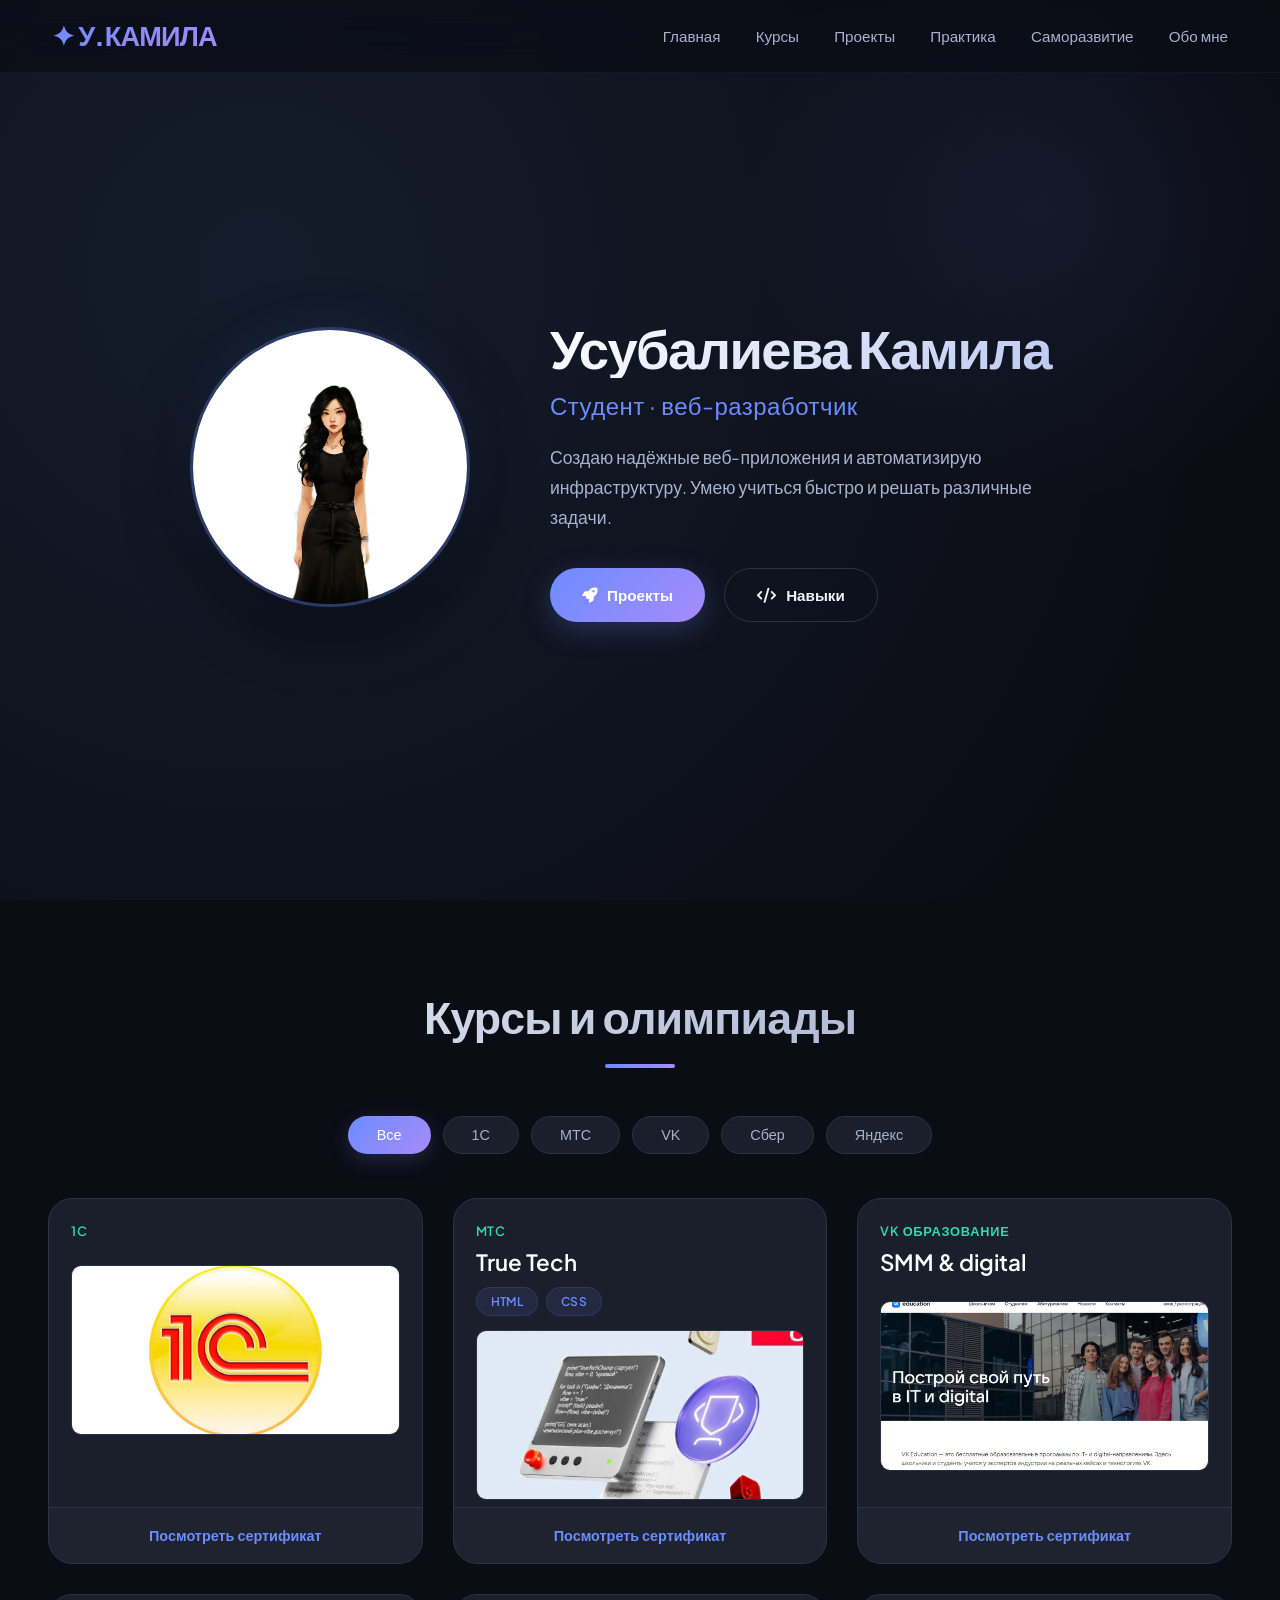
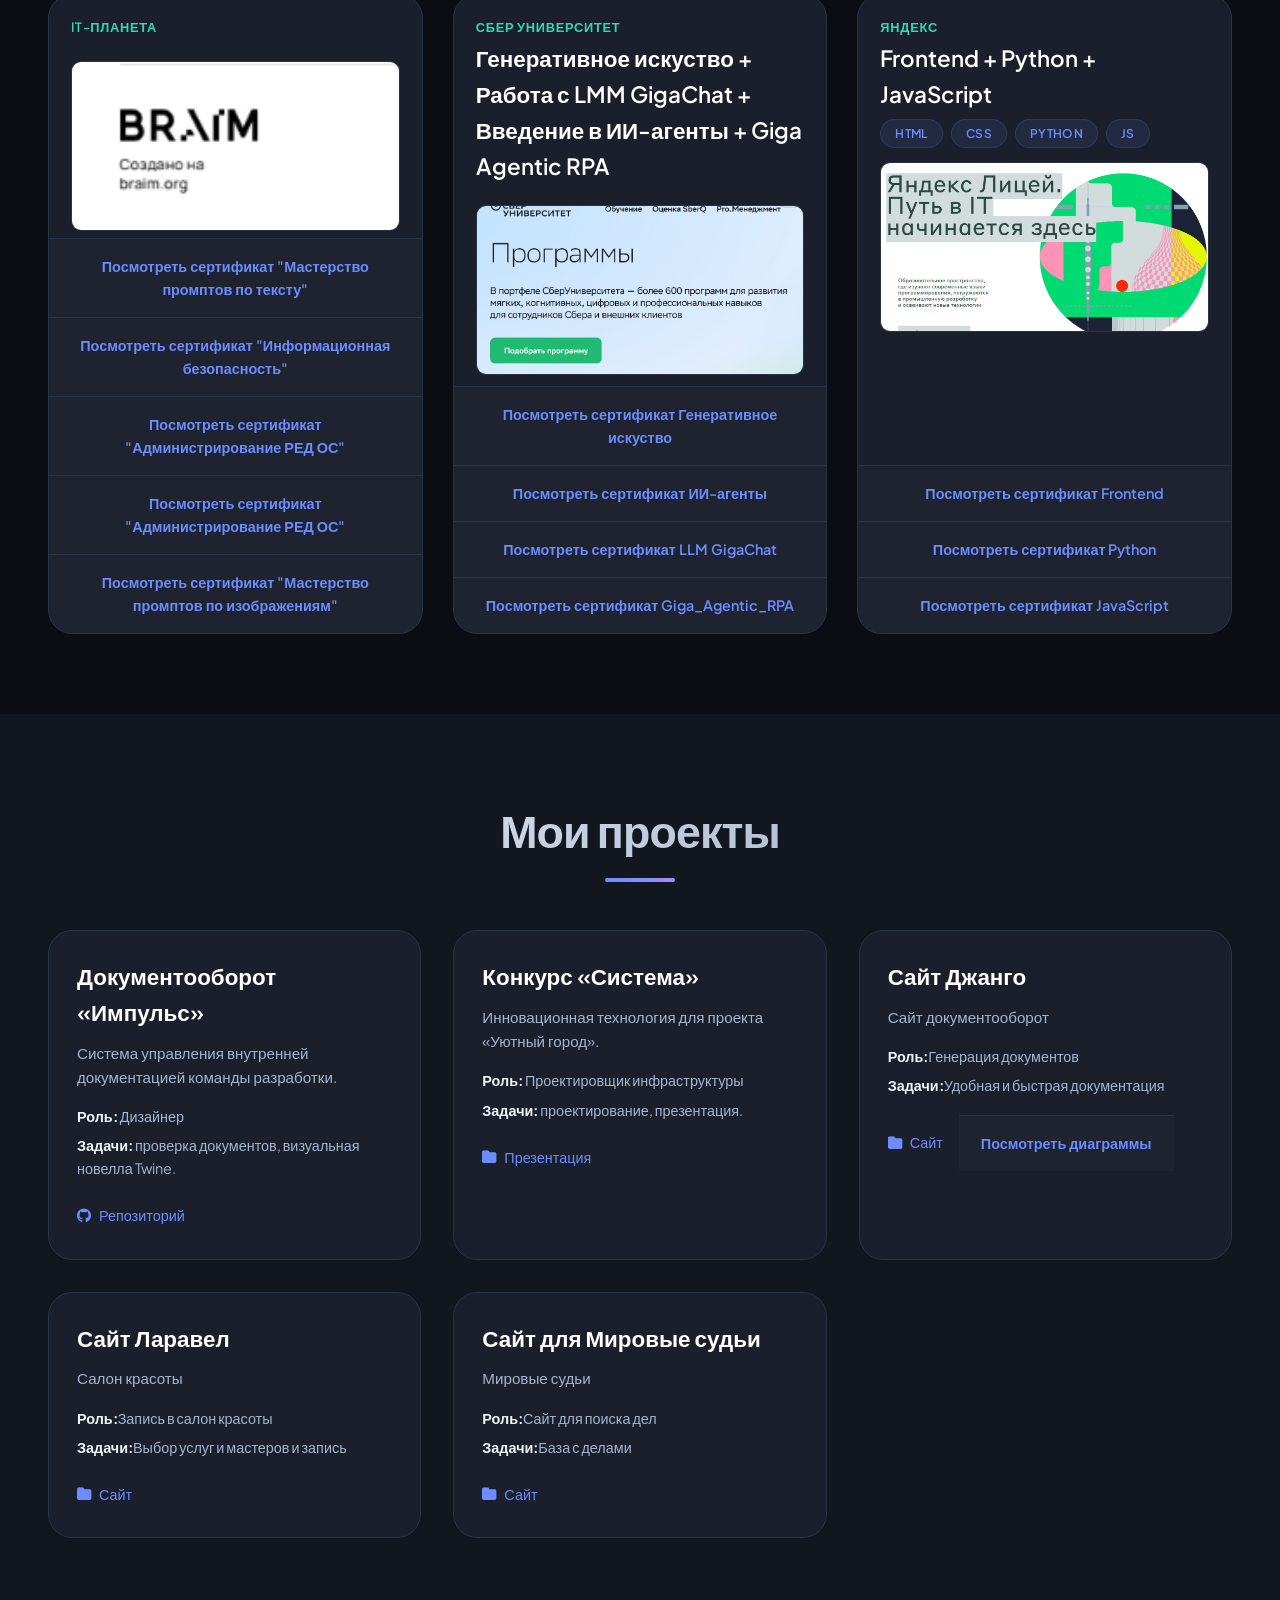
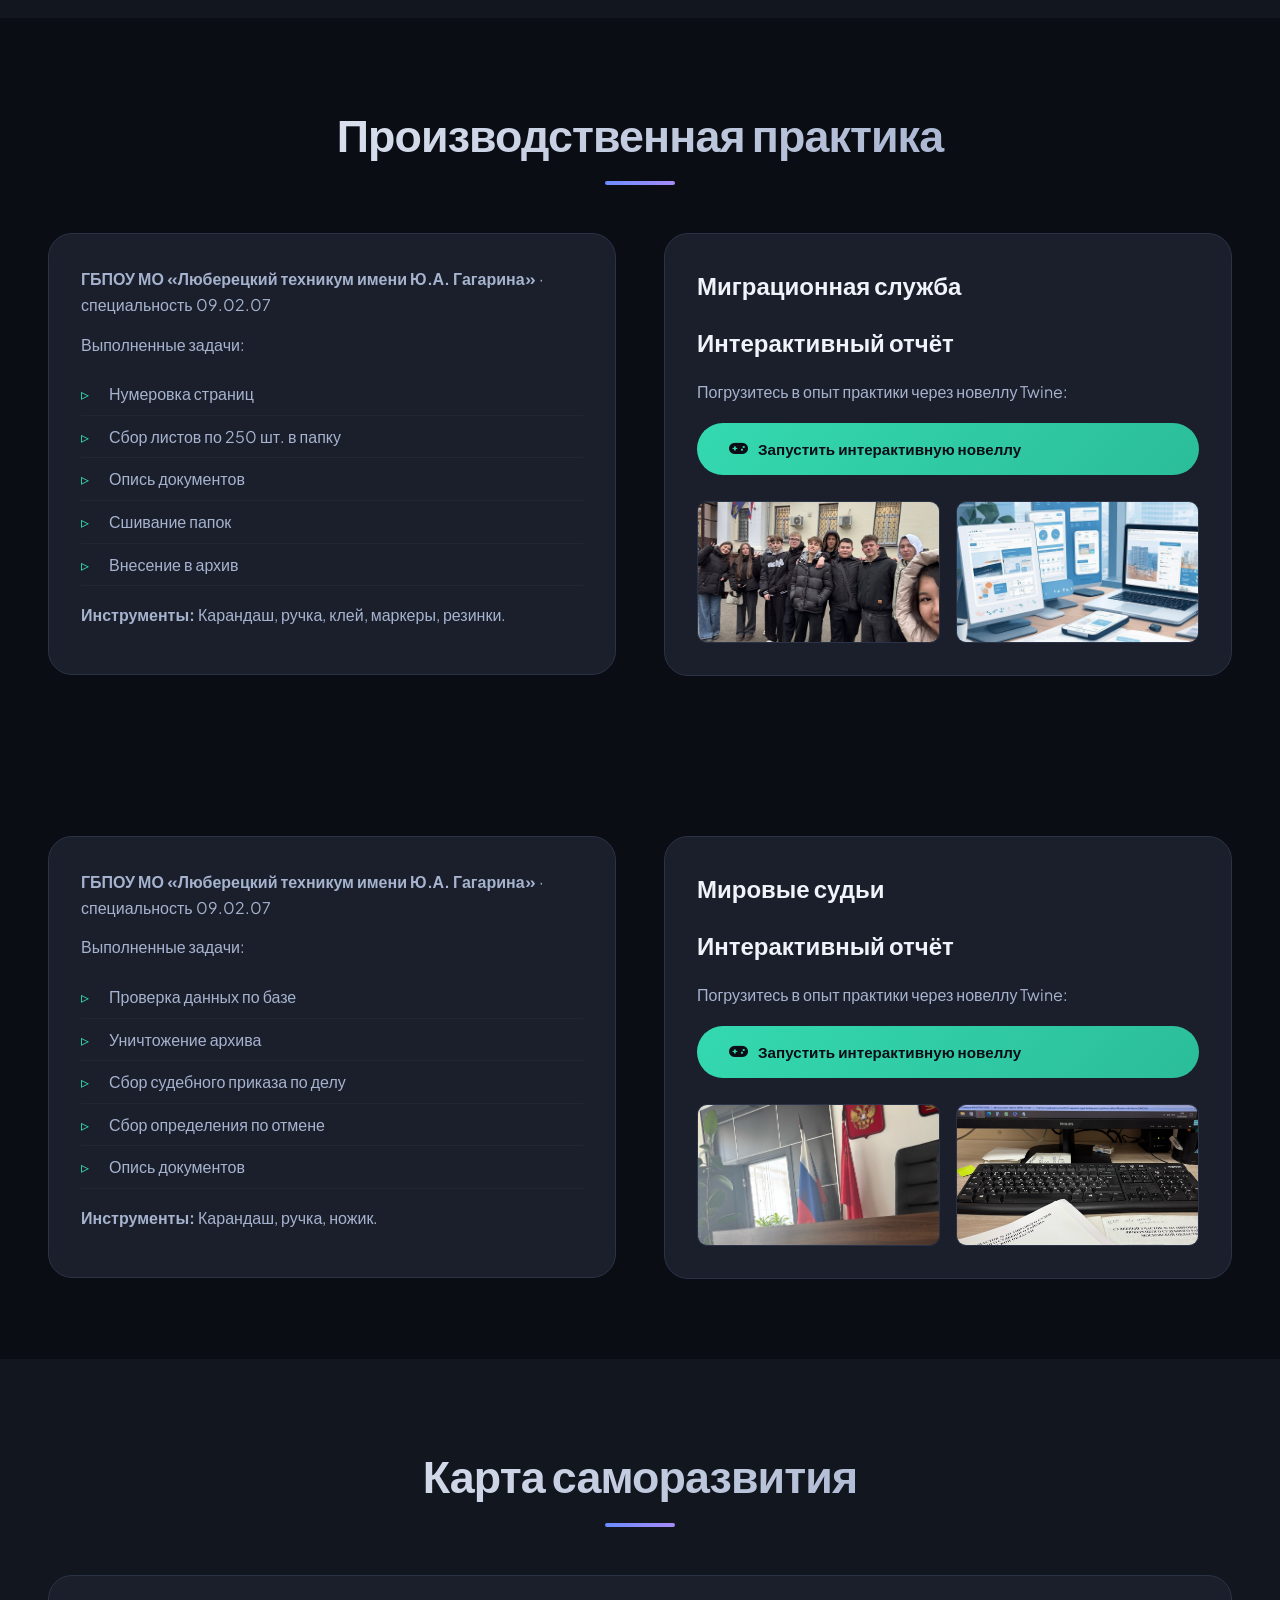
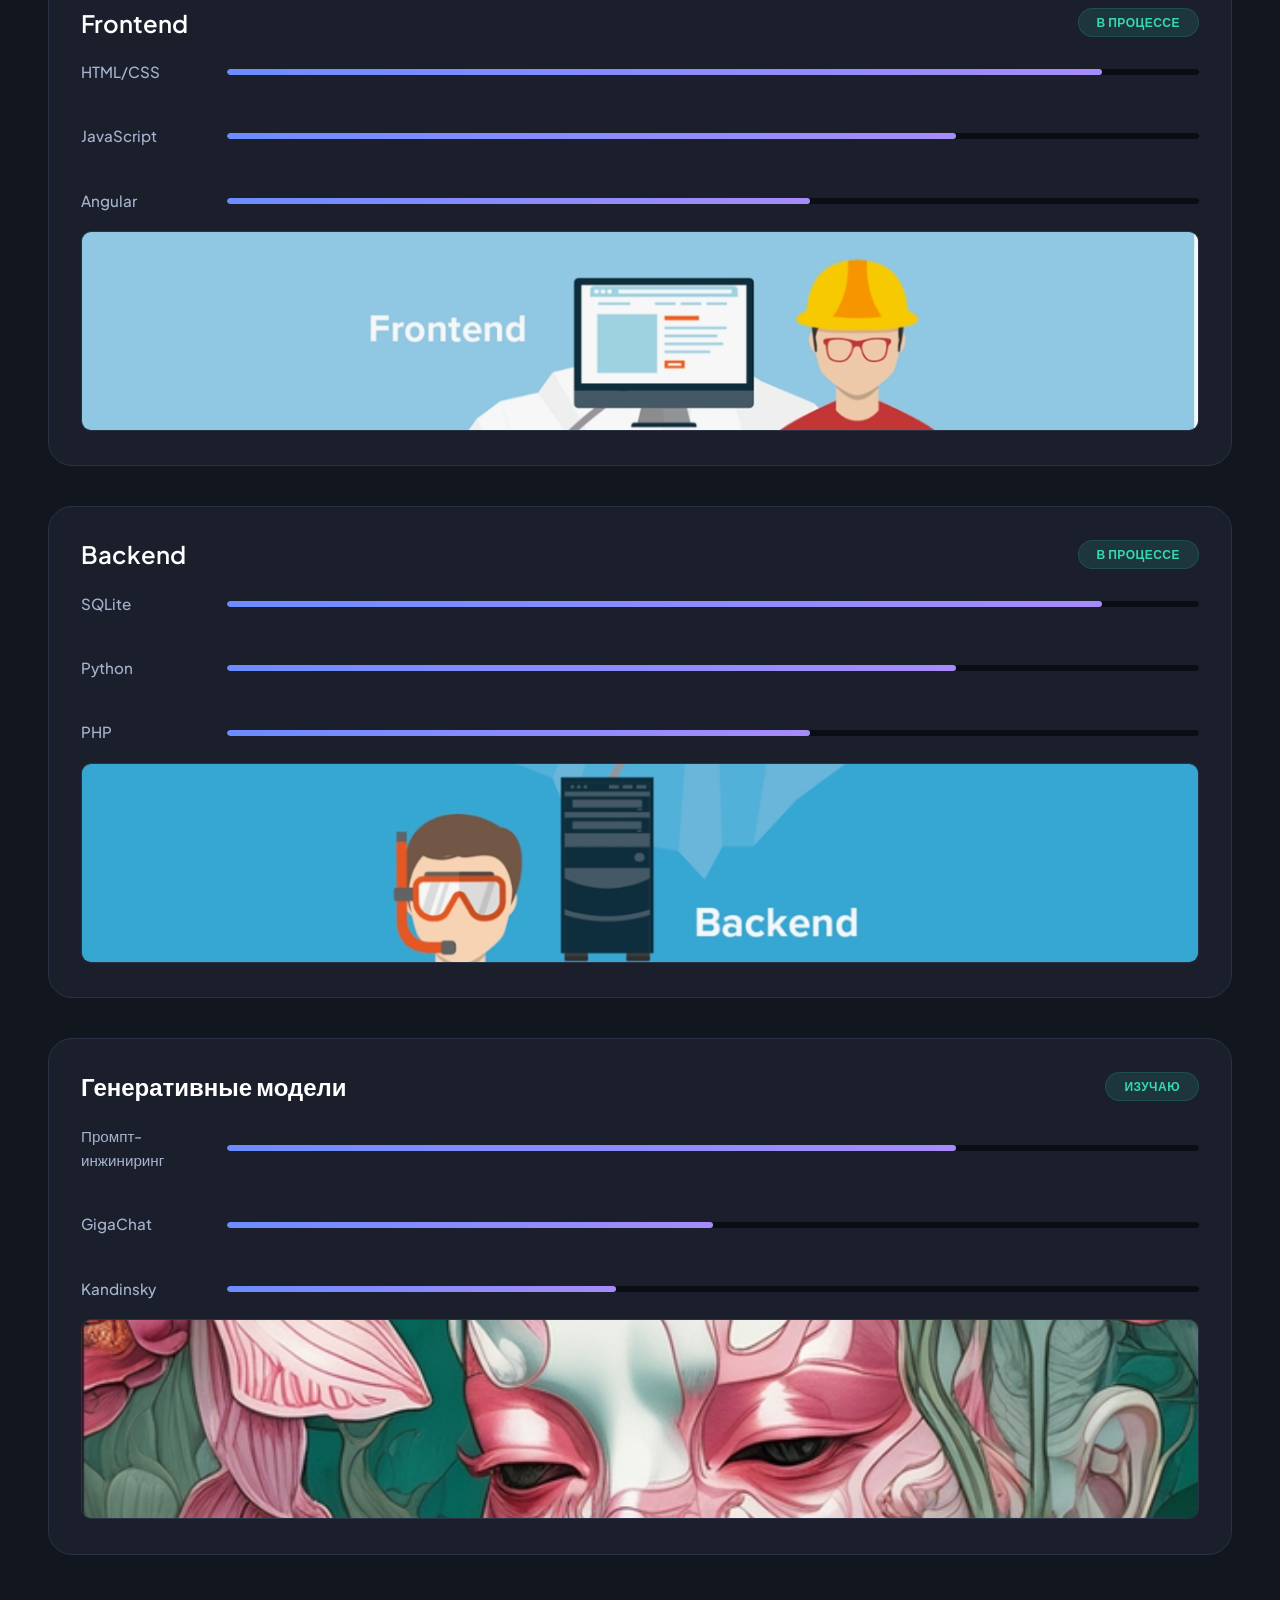
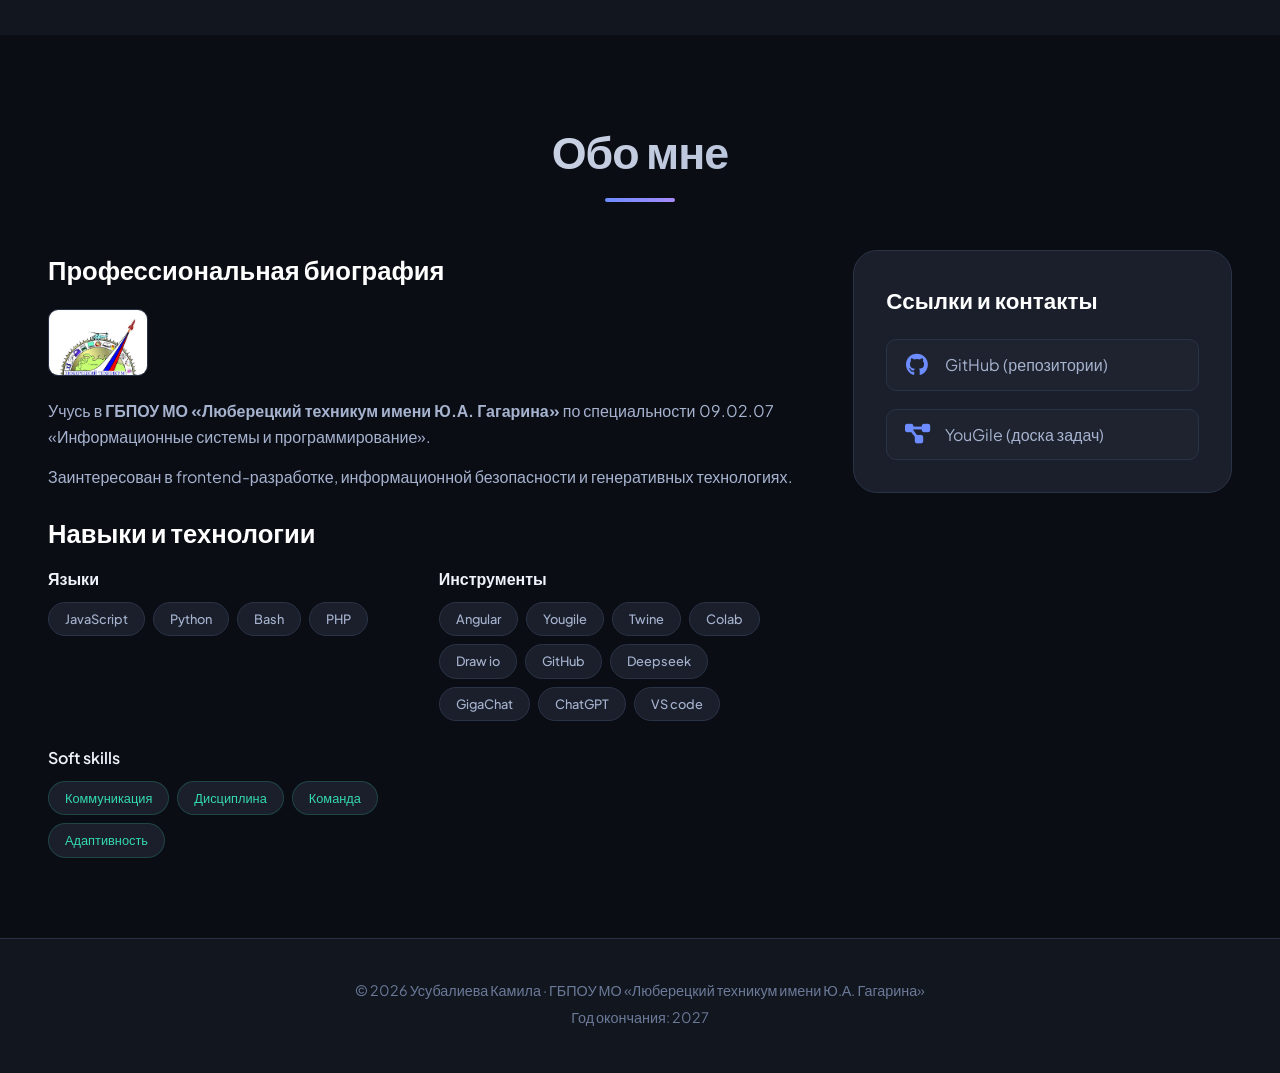
==== index.html @ 078ae9e2 "Add files via upload" ====
<!DOCTYPE html>
<html lang="ru">
<head>
    <meta charset="UTF-8">
    <meta name="viewport" content="width=device-width, initial-scale=1.0">
    <title>Камила Усубалиева · dev portfolio</title>
    <link rel="stylesheet" href="style.css">
    <link rel="stylesheet" href="https://cdnjs.cloudflare.com/ajax/libs/font-awesome/6.4.0/css/all.min.css">
    <link rel="preconnect" href="https://fonts.googleapis.com">
    <link rel="preconnect" href="https://fonts.gstatic.com" crossorigin>
    <link href="https://fonts.googleapis.com/css2?family=Plus+Jakarta+Sans:wght@300;400;500;600;700;800&display=swap" rel="stylesheet">
</head>
<body>

    <!-- NAVBAR -->
    <nav class="navbar">
        <div class="nav-container">
            <a href="#home" class="nav-logo">✦ У.КАМИЛА</a>
            <div class="nav-menu" id="navMenu">
                <a href="#home" class="nav-link">Главная</a>
                <a href="#courses" class="nav-link">Курсы</a>
                <a href="#projects" class="nav-link">Проекты</a>
                <a href="#practice" class="nav-link">Практика</a>
                <a href="#selfdev" class="nav-link">Саморазвитие</a>
                <a href="#about" class="nav-link">Обо мне</a>
            </div>
            <button class="nav-toggle" id="navToggle">
                <i class="fas fa-bars"></i>
            </button>
        </div>
    </nav>

    <!-- HERO -->
    <header id="home" class="hero">
        <div class="container hero-container">
            <div class="hero-image">
                <img src="images/avatar.jpg" alt="Камила Усубалиева" class="profile-photo">
            </div>
            <div class="hero-content">
                <h1 class="hero-name">Усубалиева Камила</h1>
                <h2 class="hero-title">Студент · веб-разработчик</h2>
                <p class="hero-pitch">Создаю надёжные веб-приложения и автоматизирую инфраструктуру. Умею учиться быстро и решать различные задачи.</p>
                <div class="hero-actions">
                    <a href="#projects" class="btn btn-primary"><i class="fas fa-rocket"></i> Проекты</a>
                    <a href="#skills" class="btn btn-secondary"><i class="fas fa-code"></i> Навыки</a>
                </div>
            </div>
        </div>
    </header>

    <main>
        <!-- КУРСЫ -->
        <section id="courses" class="section">
            <div class="container">
                <h2 class="section-title">Курсы и олимпиады</h2>
                <div class="filter-buttons">
                    <button class="filter-btn active" data-filter="all">Все</button>
                    <button class="filter-btn" data-filter="1C">1C</button>
                    <button class="filter-btn" data-filter="vk">MTC</button>
                    <button class="filter-btn" data-filter="future">VK</button>
                    <button class="filter-btn" data-filter="sber">Сбер</button>
                    <button class="filter-btn" data-filter="yandex">Яндекс</button>
                </div>
                <div class="courses-grid" id="coursesGrid">
                    <!-- карточка 1 (1C) -->
                    <div class="course-card" data-category="1C">
                        <div class="course-header">
                            <div class="course-platform">1C</div>
                            <h3 class="course-title"></h3>
                        </div>
                        <div class="course-skills"></div>
                        <div class="course-certificate">
                            <img src="images/1c.jpg" alt="Сертификат VK" class="certificate-img">
                        </div>
                        <a href="images/c1.jpg" class="course-link">Посмотреть сертификат</a>
                    </div>
                    
                    <!-- карточка 2 (MTC) -->
                    <div class="course-card" data-category="vk">
                        <div class="course-header">
                            <div class="course-platform">MTC</div>
                            <h3 class="course-title">True Tech</h3>
                        </div>
                        <div class="course-skills">
                            <span class="skill-tag">HTML</span>
                            <span class="skill-tag">CSS</span>
                        </div>
                        <div class="course-certificate">
                            <img src="images/mtc.jpg" alt="Сертификат MTC" class="certificate-img">
                        </div>
                        <a href="images/true.jpg" class="course-link">Посмотреть сертификат</a>
                    </div>
                    <!-- карточка 3 (VK) -->
                    <div class="course-card" data-category="future">
                        <div class="course-header">
                            <div class="course-platform">VK Образование</div>
                            <h3 class="course-title">SMM & digital</h3>
                        </div>
                        <div class="course-skills"></div>
                        <div class="course-certificate">
                            <img src="images/wk.jpg" alt="Сертификат VK" class="certificate-img">
                        </div>
                        <a href="images/smm.jpg" class="course-link">Посмотреть сертификат</a>
                    </div>
                    <!-- карточка 4 (IT-Планета) -->
                    <div class="course-card" data-category="1C">
                        <div class="course-header">
                            <div class="course-platform">IT-Планета</div>
                            <h3 class="course-title"></h3>
                        </div>
                        <div class="course-skills"></div>
                        <div class="course-certificate">
                            <img src="images/braim.jpg" alt="Сертификат VK" class="certificate-img">
                        </div>
                        <a href="images/master.jpg" class="course-link">Посмотреть сертификат "Мастерство промптов по тексту"</a>
                        <a href="images/ibez.jpg" class="course-link">Посмотреть сертификат "Информационная безопасность"</a>
                        <a href="images/red1.jpg" class="course-link">Посмотреть сертификат "Администрирование РЕД ОС"</a>
                        <a href="images/red2.jpg" class="course-link">Посмотреть сертификат "Администрирование РЕД ОС"</a>
                        <a href="images/izobra.jpg" class="course-link">Посмотреть сертификат "Мастерство промптов по изображениям"</a>
                    </div>
                    <!-- карточка 5 (Сбер) -->
                    <div class="course-card" data-category="sber">
                        <div class="course-header">
                            <div class="course-platform">Сбер Университет</div>
                            <h3 class="course-title">Генеративное искуство + Работа с LMM GigaChat + Введение в ИИ-агенты + Giga Agentic RPA</h3>
                        </div>
                        <div class="course-skills"></div>
                        <div class="course-certificate">
                            <img src="images/sber.jpg" alt="Сертификат VK" class="certificate-img">
                        </div>
                        <a href="images/gen.png" class="course-link">Посмотреть сертификат Генеративное искуство</a>
                        <a href="images/iia.png" class="course-link">Посмотреть сертификат ИИ-агенты</a>
                        <a href="images/LLM.png" class="course-link">Посмотреть сертификат LLM GigaChat</a>
                        <a href="images/Giga_Agentic_RPA.jpg" class="course-link">Посмотреть сертификат Giga_Agentic_RPA</a>
                    </div>
                    <!-- карточка 6 (Яндекс) -->
                    <div class="course-card" data-category="yandex">
                        <div class="course-header">
                            <div class="course-platform">Яндекс</div>
                            <h3 class="course-title">Frontend + Python + JavaScript</h3>
                        </div>
                        <div class="course-skills">
                            <span class="skill-tag">html</span>
                            <span class="skill-tag">css</span>
                            <span class="skill-tag">python</span>
                            <span class="skill-tag">js</span>
                        </div>
                        <div class="course-certificate">
                            <img src="images/yandex.jpg" alt="Сертификат Яндекс" class="certificate-img">
                        </div>
                        <a href="images/front.jpg" class="course-link">Посмотреть сертификат Frontend</a>
                        <a href="images/python.jpg" class="course-link">Посмотреть сертификат Python</a>
                        <a href="images/js.jpg" class="course-link">Посмотреть сертификат JavaScript</a>
                    </div>
                </div>
            </div>
        </section>

        <!-- ПРОЕКТЫ -->
        <section id="projects" class="section section-dark">
            <div class="container">
                <h2 class="section-title">Мои проекты</h2>
                <div class="projects-grid">
                    <div class="project-card">
                        <h3 class="project-title">Документооборот «Импульс»</h3>
                        <p class="project-description">Система управления внутренней документацией команды разработки.</p>
                        <div class="project-role"><strong>Роль:</strong> Дизайнер</div>
                        <div class="project-tasks"><strong>Задачи:</strong> проверка документов, визуальная новелла Twine.</div>
                        <div class="project-links">
                            <a href="https://kamila2030.github.io/impuls/implus.html" class="project-link"><i class="fab fa-github"></i> Репозиторий</a>
                        </div>
                    </div>
                    <div class="project-card">
                        <h3 class="project-title">Конкурс «Система»</h3>
                        <p class="project-description">Инновационная технология для проекта «Уютный город».</p>
                        <div class="project-role"><strong>Роль:</strong> Проектировщик инфраструктуры</div>
                        <div class="project-tasks"><strong>Задачи:</strong> проектирование, презентация.</div>
                        <div class="project-links">
                            <a href="https://docs.google.com/presentation/d/1QKPgJk8iY_Zid5pcQVC4MVof0ELL9iebvcjxNdbjKVE/edit?usp=sharing" class="project-link"><i class="fas fa-folder"></i> Презентация</a>
                        </div>
                    </div>
                    <div class="project-card">
                        <h3 class="project-title">Сайт Джанго</h3>
                        <p class="project-description">Сайт документооборот</p>
                        <div class="project-role"><strong>Роль:</strong>Генерация документов</div>
                        <div class="project-tasks"><strong>Задачи:</strong>Удобная и быстрая документация</div>
                        <div class="project-links">
                            <a href="#" class="project-link"><i class="fas fa-folder"></i>Сайт</a>
                            <a href="https://drive.google.com/file/d/1EkFTfHulugTIs2_9W9flRPn7RUFiRRHC/view?usp=sharing" class="course-link">Посмотреть диаграммы</a>
                        </div>
                    </div>
                    <div class="project-card">
                        <h3 class="project-title">Сайт Ларавел</h3>
                        <p class="project-description">Салон красоты</p>
                        <div class="project-role"><strong>Роль:</strong>Запись в салон красоты</div>
                        <div class="project-tasks"><strong>Задачи:</strong>Выбор услуг и мастеров и запись</div>
                        <div class="project-links">
                            <a href="#" class="project-link"><i class="fas fa-folder"></i>Сайт</a>
                        </div>
                    </div>
                    <div class="project-card">
                        <h3 class="project-title">Сайт для Мировые судьи</h3>
                        <p class="project-description">Мировые судьи</p>
                        <div class="project-role"><strong>Роль:</strong>Сайт для поиска дел</div>
                        <div class="project-tasks"><strong>Задачи:</strong>База с делами</div>
                        <div class="project-links">
                            <a href="#" class="project-link"><i class="fas fa-folder"></i>Сайт</a>
                        </div>
                    </div>
                </div>
            </div>
        </section>

        <!-- ПРАКТИКА -->
        <section id="practice" class="section">
            <div class="container">
                <h2 class="section-title">Производственная практика</h2>
                <div class="practice-content">
                    <div class="practice-text">
                        <p><strong>ГБПОУ МО «Люберецкий техникум имени Ю.А. Гагарина»</strong> · специальность 09.02.07</p>
                        <p>Выполненные задачи:</p>
                        <ul class="practice-list">
                            <li>Нумеровка страниц</li>
                            <li>Сбор листов по 250 шт. в папку</li>
                            <li>Опись документов</li>
                            <li>Сшивание папок</li>
                            <li>Внесение в архив</li>
                        </ul>
                        <p><strong>Инструменты:</strong> Карандаш, ручка, клей, маркеры, резинки.</p>
                    </div>
                    <div class="practice-interactive">
                        <h1>Миграционная служба</h1>
                        <h3>Интерактивный отчёт</h3>
                        <p>Погрузитесь в опыт практики через новеллу Twine:</p>
                        <a href="https://kamila2030.github.io/fotki/Praktika.html" class="btn btn-twinе"><i class="fas fa-gamepad"></i> Запустить интерактивную новеллу</a>
                        <div class="practice-images">
                            <div class="practice-img-container">
                                <img src="images/PP.jpg" alt="Практика фото 1">
                            </div>
                            <div class="practice-img-container">
                                <img src="images/fr.jpg" alt="Практика фото 2">
                            </div>
                        </div>
                    </div>
                </div>
            </div>
        </section>
        <section id="practice" class="section">
            <div class="container">
                <div class="practice-content">
                    <div class="practice-text">
                        <p><strong>ГБПОУ МО «Люберецкий техникум имени Ю.А. Гагарина»</strong> · специальность 09.02.07</p>
                        <p>Выполненные задачи:</p>
                        <ul class="practice-list">
                            <li>Проверка данных по базе</li>
                            <li>Уничтожение архива</li>
                            <li>Сбор судебного приказа по делу</li>
                            <li>Сбор определения по отмене</li>
                            <li>Опись документов</li>
                        </ul>
                        <p><strong>Инструменты:</strong> Карандаш, ручка, ножик.</p>
                    </div>
                    <div class="practice-interactive">
                        <h1>Мировые судьи</h1>
                        <h3>Интерактивный отчёт</h3>
                        <p>Погрузитесь в опыт практики через новеллу Twine:</p>
                        <a href="#" class="btn btn-twinе"><i class="fas fa-gamepad"></i> Запустить интерактивную новеллу</a>
                        <div class="practice-images">
                            <div class="practice-img-container">
                                <img src="images/mir.jpg" alt="Практика фото 1">
                            </div>
                            <div class="practice-img-container">
                                <img src="images/sud.jpg" alt="Практика фото 2">
                            </div>
                        </div>
                    </div>
                </div>
            </div>
        </section>

        <!-- САМОРАЗВИТИЕ -->
        <section id="selfdev" class="section section-dark">
            <div class="container">
                <h2 class="section-title">Карта саморазвития</h2>
                <div class="roadmap">
                    <div class="roadmap-branch">
                        <div class="branch-header">
                            <h3 class="branch-title">Frontend</h3>
                            <span class="branch-status">В процессе</span>
                        </div>
                        <div class="branch-skills">
                            <div class="skill-item"><span class="skill-name">HTML/CSS</span><div class="skill-level"><div class="level-bar" style="width:90%"></div></div></div>
                            <div class="skill-item"><span class="skill-name">JavaScript</span><div class="skill-level"><div class="level-bar" style="width:75%"></div></div></div>
                            <div class="skill-item"><span class="skill-name">Angular</span><div class="skill-level"><div class="level-bar" style="width:60%"></div></div></div>
                        </div>
                        <img src="images/frontend.jpg" alt="frontend">
                    </div>
                    <div class="roadmap">
                    <div class="roadmap-branch">
                        <div class="branch-header">
                            <h3 class="branch-title">Backend</h3>
                            <span class="branch-status">В процессе</span>
                        </div>
                        <div class="branch-skills">
                            <div class="skill-item"><span class="skill-name">SQLite</span><div class="skill-level"><div class="level-bar" style="width:90%"></div></div></div>
                            <div class="skill-item"><span class="skill-name">Python</span><div class="skill-level"><div class="level-bar" style="width:75%"></div></div></div>
                            <div class="skill-item"><span class="skill-name">PHP</span><div class="skill-level"><div class="level-bar" style="width:60%"></div></div></div>
                        </div>
                        <img src="images/backend.jpg" alt="frontend">
                    </div>
                    <div class="roadmap-branch">
                        <div class="branch-header">
                            <h3 class="branch-title">Генеративные модели</h3>
                            <span class="branch-status">Изучаю</span>
                        </div>
                        <div class="branch-skills">
                            <div class="skill-item"><span class="skill-name">Промпт-инжиниринг</span><div class="skill-level"><div class="level-bar" style="width:75%"></div></div></div>
                            <div class="skill-item"><span class="skill-name">GigaChat</span><div class="skill-level"><div class="level-bar" style="width:50%"></div></div></div>
                            <div class="skill-item"><span class="skill-name">Kandinsky</span><div class="skill-level"><div class="level-bar" style="width:40%"></div></div></div>
                        </div>
                        <img src="images/nei.jpg" alt="gen">
                    </div>
                </div>
            </div>
        </section>

        <!-- ОБО МНЕ -->
        <section id="about" class="section">
            <div class="container">
                <h2 class="section-title">Обо мне</h2>
                <div class="about-content">
                    <div class="about-text">
                        <h3>Профессиональная биография</h3>
                        <img src="images/logo.jpg" alt="logo" width="100" height="auto">
                        <p>Учусь в <strong>ГБПОУ МО «Люберецкий техникум имени Ю.А. Гагарина»</strong> по специальности 09.02.07 «Информационные системы и программирование».</p>
                        <p>Заинтересован в frontend-разработке, информационной безопасности и генеративных технологиях.</p>
                        <h3 id="skills">Навыки и технологии</h3>
                        <div class="skills-categories">
                            <div class="skills-category">
                                <h4>Языки</h4>
                                <div class="skills-list">
                                    <span class="skill-badge">JavaScript</span>
                                    <span class="skill-badge">Python</span>
                                    <span class="skill-badge">Bash</span>
                                    <span class="skill-badge">PHP</span>
                                </div>
                            </div>
                            <div class="skills-category">
                                <h4>Инструменты</h4>
                                <div class="skills-list">
                                    <span class="skill-badge">Angular</span>
                                    <span class="skill-badge">Yougile</span>
                                    <span class="skill-badge">Twine</span>
                                    <span class="skill-badge">Colab</span>
                                    <span class="skill-badge">Draw io</span>
                                    <span class="skill-badge">GitHub</span>
                                    <span class="skill-badge">Deepseek</span>
                                    <span class="skill-badge">GigaChat</span>
                                    <span class="skill-badge">ChatGPT</span>
                                    <span class="skill-badge">VS code</span>
                                </div>
                            </div>
                            <div class="skills-category">
                                <h4>Soft skills</h4>
                                <div class="skills-list">
                                    <span class="skill-badge soft">Коммуникация</span>
                                    <span class="skill-badge soft">Дисциплина</span>
                                    <span class="skill-badge soft">Команда</span>
                                    <span class="skill-badge soft">Адаптивность</span>
                                </div>
                            </div>
                        </div>
                    </div>
                    <div class="about-links">
                        <h3>Ссылки и контакты</h3>
                        <div class="social-links">
                            <a href="#" class="social-link"><i class="fab fa-github"></i> <span>GitHub (репозитории)</span></a>
                            <a href="https://ru.yougile.com/board/y4ppt5nmy1fj" class="social-link"><i class="fas fa-project-diagram"></i> <span>YouGile (доска задач)</span></a>
                        </div>
                    </div>
                </div>
            </div>
        </section>
    </main>

    <!-- FOOTER -->
    <footer class="footer">
        <div class="container footer-content">
            <div class="footer-info">
                <p>© 2026 Усубалиева Камила · ГБПОУ МО «Люберецкий техникум имени Ю.А. Гагарина»</p>
                <p>Год окончания: 2027</p>
            </div>
        </div>
    </footer>

    
</body>
</html>
---- style.css ----
/* ----- ROOT (темная эстетика) ----- */
* {
    margin: 0;
    padding: 0;
    box-sizing: border-box;
}

:root {
    --bg-primary: #0b0d15;
    --bg-secondary: #12161f;
    --bg-card: #1a1f2b;
    --bg-card-hover: #232a3a;
    --border-subtle: #2a3346;
    --text-primary: #f0f3fa;
    --text-secondary: #a6b3cf;
    --text-muted: #6b7a99;
    --accent-1: #6c8cff;
    --accent-2: #a78bfa;
    --accent-3: #34d9b0;
    --glow-1: rgba(108, 140, 255, 0.25);
    --glow-2: rgba(167, 139, 250, 0.20);
    --radius-lg: 24px;
    --radius-md: 16px;
    --radius-sm: 10px;
    --transition: all 0.3s cubic-bezier(0.25, 0.46, 0.45, 0.94);
}

html {
    scroll-behavior: smooth;
}

body {
    font-family: 'Plus Jakarta Sans', sans-serif;
    background: var(--bg-primary);
    color: var(--text-primary);
    line-height: 1.6;
    overflow-x: hidden;
}

::selection {
    background: var(--accent-1);
    color: #fff;
}

.container {
    max-width: 1240px;
    margin: 0 auto;
    padding: 0 28px;
}

.section {
    padding: 80px 0;
    position: relative;
}

.section-dark {
    background: var(--bg-secondary);
}

.section-title {
    font-size: 2.8rem;
    font-weight: 700;
    letter-spacing: -0.02em;
    text-align: center;
    margin-bottom: 48px;
    background: linear-gradient(135deg, #f0f3fa 0%, #a6b3cf 80%);
    -webkit-background-clip: text;
    -webkit-text-fill-color: transparent;
    background-clip: text;
}

.section-title::after {
    content: '';
    display: block;
    width: 70px;
    height: 4px;
    margin: 12px auto 0;
    background: linear-gradient(90deg, var(--accent-1), var(--accent-2));
    border-radius: 4px;
}

/* ----- NAVBAR (стекло) ----- */
.navbar {
    position: fixed;
    top: 0;
    width: 100%;
    background: rgba(11, 13, 21, 0.75);
    backdrop-filter: blur(16px) saturate(1.3);
    border-bottom: 1px solid rgba(255, 255, 255, 0.04);
    z-index: 1000;
    transition: var(--transition);
}

.nav-container {
    display: flex;
    justify-content: space-between;
    align-items: center;
    padding: 0.9rem 2rem;
    max-width: 1240px;
    margin: 0 auto;
}

.nav-logo {
    font-size: 1.7rem;
    font-weight: 800;
    letter-spacing: -0.03em;
    background: linear-gradient(135deg, var(--accent-1), var(--accent-2));
    -webkit-background-clip: text;
    -webkit-text-fill-color: transparent;
    background-clip: text;
    text-decoration: none;
}

.nav-menu {
    display: flex;
    gap: 2.2rem;
    align-items: center;
}

.nav-link {
    color: var(--text-secondary);
    text-decoration: none;
    font-weight: 500;
    font-size: 0.95rem;
    transition: var(--transition);
    position: relative;
}

.nav-link:hover {
    color: #fff;
}

.nav-link::after {
    content: '';
    position: absolute;
    bottom: -6px;
    left: 0;
    width: 0;
    height: 2px;
    background: linear-gradient(90deg, var(--accent-1), var(--accent-2));
    transition: var(--transition);
    border-radius: 4px;
}

.nav-link:hover::after {
    width: 100%;
}

.nav-toggle {
    display: none;
    background: none;
    border: none;
    color: var(--text-primary);
    font-size: 1.6rem;
    cursor: pointer;
}

/* ----- HERO (3D-подобный) ----- */
.hero {
    min-height: 100vh;
    display: flex;
    align-items: center;
    padding: 120px 0 80px;
    background: radial-gradient(circle at 20% 30%, #141c2b, #0b0d15 80%);
    position: relative;
    overflow: hidden;
}

.hero::before {
    content: '';
    position: absolute;
    width: 600px;
    height: 600px;
    background: radial-gradient(circle, rgba(108, 140, 255, 0.08), transparent 70%);
    top: -10%;
    right: -5%;
    border-radius: 50%;
    pointer-events: none;
}

.hero-container {
    display: flex;
    align-items: center;
    gap: 5rem;
    position: relative;
    z-index: 2;
}

.hero-image {
    flex: 0 0 280px;
}

.profile-photo {
    width: 280px;
    height: 280px;
    border-radius: 50%;
    object-fit: cover;
    border: 3px solid rgba(108, 140, 255, 0.3);
    box-shadow: 0 20px 60px rgba(0, 0, 0, 0.6), 0 0 40px rgba(108, 140, 255, 0.15);
    transition: var(--transition);
}

.profile-photo:hover {
    transform: scale(1.02);
    border-color: var(--accent-1);
}

.hero-content {
    flex: 1;
}

.hero-name {
    font-size: 3.4rem;
    font-weight: 700;
    letter-spacing: -0.03em;
    line-height: 1.1;
    margin-bottom: 0.5rem;
    background: linear-gradient(135deg, #fff, #b8c7f0);
    -webkit-background-clip: text;
    -webkit-text-fill-color: transparent;
    background-clip: text;
}

.hero-title {
    font-size: 1.5rem;
    font-weight: 400;
    color: var(--accent-1);
    letter-spacing: 0.02em;
    margin-bottom: 1.2rem;
}

.hero-pitch {
    font-size: 1.1rem;
    color: var(--text-secondary);
    max-width: 540px;
    margin-bottom: 2.2rem;
    line-height: 1.7;
}

.hero-actions {
    display: flex;
    gap: 1.2rem;
    flex-wrap: wrap;
}

.btn {
    display: inline-flex;
    align-items: center;
    gap: 10px;
    padding: 14px 32px;
    border-radius: 60px;
    font-weight: 600;
    font-size: 0.95rem;
    text-decoration: none;
    transition: var(--transition);
    border: none;
    cursor: pointer;
}

.btn-primary {
    background: linear-gradient(135deg, var(--accent-1), var(--accent-2));
    color: #fff;
    box-shadow: 0 8px 28px rgba(108, 140, 255, 0.25);
}

.btn-primary:hover {
    transform: translateY(-4px);
    box-shadow: 0 14px 40px rgba(108, 140, 255, 0.35);
}

.btn-secondary {
    background: transparent;
    color: var(--text-primary);
    border: 1.5px solid var(--border-subtle);
}

.btn-secondary:hover {
    border-color: var(--accent-1);
    background: rgba(108, 140, 255, 0.06);
    transform: translateY(-4px);
}

.btn-twinе {
    background: linear-gradient(135deg, #34d9b0, #2bbd99);
    color: #0b0d15;
    font-weight: 700;
}

.btn-twinе:hover {
    transform: translateY(-4px);
    box-shadow: 0 10px 30px rgba(52, 217, 176, 0.3);
}

/* ----- FILTER (капсулы) ----- */
.filter-buttons {
    display: flex;
    justify-content: center;
    flex-wrap: wrap;
    gap: 12px;
    margin-bottom: 44px;
}

.filter-btn {
    padding: 10px 28px;
    background: var(--bg-card);
    color: var(--text-secondary);
    border: 1px solid var(--border-subtle);
    border-radius: 60px;
    font-weight: 500;
    font-size: 0.9rem;
    cursor: pointer;
    transition: var(--transition);
}

.filter-btn.active {
    background: linear-gradient(135deg, var(--accent-1), var(--accent-2));
    color: #fff;
    border-color: transparent;
    box-shadow: 0 6px 20px rgba(108, 140, 255, 0.2);
}

.filter-btn:hover:not(.active) {
    background: var(--bg-card-hover);
    color: #fff;
}

/* ----- CARDS (стекло-карточки) ----- */
.courses-grid {
    display: grid;
    grid-template-columns: repeat(auto-fill, minmax(280px, 1fr));
    gap: 30px;
}

.course-card {
    background: var(--bg-card);
    border-radius: var(--radius-lg);
    border: 1px solid var(--border-subtle);
    overflow: hidden;
    transition: var(--transition);
    display: flex;
    flex-direction: column;
    backdrop-filter: blur(2px);
}

.course-card:hover {
    transform: translateY(-10px);
    border-color: var(--accent-1);
    box-shadow: 0 20px 48px rgba(0, 0, 0, 0.5), 0 0 0 1px rgba(108, 140, 255, 0.1);
    background: var(--bg-card-hover);
}

.course-header {
    padding: 22px 22px 6px;
}

.course-platform {
    font-size: 0.8rem;
    font-weight: 600;
    text-transform: uppercase;
    letter-spacing: 0.06em;
    color: var(--accent-3);
    margin-bottom: 4px;
}

.course-title {
    font-size: 1.4rem;
    font-weight: 600;
    color: #fff;
}

.course-skills {
    padding: 0 22px 14px;
    display: flex;
    flex-wrap: wrap;
    gap: 8px;
}

.skill-tag {
    background: rgba(108, 140, 255, 0.1);
    color: var(--accent-1);
    padding: 4px 14px;
    border-radius: 40px;
    font-size: 0.75rem;
    font-weight: 600;
    text-transform: uppercase;
    letter-spacing: 0.03em;
    border: 1px solid rgba(108, 140, 255, 0.15);
}

.course-certificate {
    padding: 0 22px;
    flex: 1;
}

.certificate-img {
    width: 100%;
    height: 170px;
    object-fit: cover;
    border-radius: var(--radius-sm);
    border: 1px solid var(--border-subtle);
    transition: var(--transition);
    cursor: pointer;
}

.certificate-img:hover {
    opacity: 0.85;
    border-color: var(--accent-1);
}

.course-link {
    display: block;
    padding: 16px 22px;
    background: rgba(255, 255, 255, 0.02);
    color: var(--accent-1);
    text-decoration: none;
    text-align: center;
    font-weight: 600;
    font-size: 0.9rem;
    border-top: 1px solid var(--border-subtle);
    transition: var(--transition);
}

.course-link:hover {
    background: var(--accent-1);
    color: #0b0d15;
}

/* ----- PROJECTS ----- */
.projects-grid {
    display: grid;
    grid-template-columns: repeat(auto-fill, minmax(340px, 1fr));
    gap: 32px;
}

.project-card {
    background: var(--bg-card);
    border-radius: var(--radius-lg);
    border: 1px solid var(--border-subtle);
    padding: 28px 28px 24px;
    transition: var(--transition);
    backdrop-filter: blur(2px);
}

.project-card:hover {
    border-color: var(--accent-2);
    transform: translateY(-6px);
    box-shadow: 0 20px 40px rgba(0, 0, 0, 0.5);
    background: var(--bg-card-hover);
}

.project-title {
    font-size: 1.4rem;
    font-weight: 600;
    margin-bottom: 10px;
    color: #fff;
}

.project-description {
    color: var(--text-secondary);
    font-size: 0.95rem;
    margin-bottom: 16px;
}

.project-role, .project-tasks {
    font-size: 0.9rem;
    color: var(--text-secondary);
    margin-bottom: 6px;
}

.project-role strong, .project-tasks strong {
    color: var(--text-primary);
}

.project-links {
    margin-top: 18px;
    display: flex;
    gap: 16px;
    flex-wrap: wrap;
}

.project-link {
    display: inline-flex;
    align-items: center;
    gap: 8px;
    color: var(--accent-1);
    text-decoration: none;
    font-weight: 500;
    font-size: 0.9rem;
    transition: var(--transition);
    padding: 6px 0;
    border-bottom: 1px solid transparent;
}

.project-link:hover {
    color: #fff;
    border-bottom-color: var(--accent-1);
}

/* ----- PRACTICE ----- */
.practice-content {
    display: grid;
    grid-template-columns: 1fr 1fr;
    gap: 48px;
    align-items: start;
}

.practice-text {
    background: var(--bg-card);
    padding: 32px;
    border-radius: var(--radius-lg);
    border: 1px solid var(--border-subtle);
}

.practice-text p {
    color: var(--text-secondary);
    margin-bottom: 14px;
}

.practice-list {
    list-style: none;
    padding-left: 0;
    margin: 16px 0;
}

.practice-list li {
    padding: 8px 0 8px 28px;
    position: relative;
    color: var(--text-secondary);
    border-bottom: 1px solid rgba(255,255,255,0.03);
}

.practice-list li::before {
    content: '▹';
    position: absolute;
    left: 0;
    color: var(--accent-3);
}

.practice-interactive {
    background: var(--bg-card);
    padding: 32px;
    border-radius: var(--radius-lg);
    border: 1px solid var(--border-subtle);
    display: flex;
    flex-direction: column;
    gap: 18px;
}

.practice-interactive h3 {
    font-size: 1.5rem;
    font-weight: 600;
}

.practice-interactive p {
    color: var(--text-secondary);
}

.practice-images {
    display: grid;
    grid-template-columns: 1fr 1fr;
    gap: 16px;
    margin-top: 8px;
}

.practice-img-container {
    border-radius: var(--radius-sm);
    overflow: hidden;
    border: 1px solid var(--border-subtle);
}

.practice-img-container img {
    width: 100%;
    height: 140px;
    object-fit: cover;
    display: block;
    transition: var(--transition);
}

.practice-img-container img:hover {
    transform: scale(1.02);
}

/* ----- ROADMAP (саморазвитие) ----- */
.roadmap {
    display: flex;
    flex-direction: column;
    gap: 40px;
}

.roadmap-branch {
    background: var(--bg-card);
    border-radius: var(--radius-lg);
    padding: 28px 32px;
    border: 1px solid var(--border-subtle);
    transition: var(--transition);
}

.roadmap-branch:hover {
    border-color: var(--accent-1);
}

.branch-header {
    display: flex;
    justify-content: space-between;
    align-items: center;
    margin-bottom: 18px;
    flex-wrap: wrap;
}

.branch-title {
    font-size: 1.5rem;
    font-weight: 600;
    color: #fff;
}

.branch-status {
    background: rgba(52, 217, 176, 0.12);
    color: var(--accent-3);
    padding: 4px 18px;
    border-radius: 60px;
    font-size: 0.75rem;
    font-weight: 600;
    text-transform: uppercase;
    letter-spacing: 0.04em;
    border: 1px solid rgba(52, 217, 176, 0.15);
}

.branch-skills {
    display: flex;
    flex-direction: column;
    gap: 40px;
}

.skill-item {
    display: flex;
    align-items: center;
    gap: 16px;
    flex-wrap: wrap;
}

.skill-name {
    width: 130px;
    font-weight: 500;
    color: var(--text-secondary);
    font-size: 0.95rem;
}

.skill-level {
    flex: 1;
    height: 6px;
    background: var(--bg-primary);
    border-radius: 8px;
    overflow: hidden;
    min-width: 120px;
}

.level-bar {
    height: 100%;
    border-radius: 8px;
    background: linear-gradient(90deg, var(--accent-1), var(--accent-2));
    transition: width 0.8s ease;
}

.roadmap-branch img {
    margin-top: 18px;
    width: 100%;
    max-height: 200px;
    object-fit: cover;
    border-radius: var(--radius-sm);
    border: 1px solid var(--border-subtle);
}

/* ----- ABOUT ----- */
.about-content {
    display: grid;
    grid-template-columns: 2fr 1fr;
    gap: 48px;
}

.about-text h3 {
    font-size: 1.6rem;
    font-weight: 600;
    margin: 24px 0 12px;
    color: #fff;
}

.about-text h3:first-of-type {
    margin-top: 0;
}

.about-text p {
    color: var(--text-secondary);
    margin-bottom: 14px;
}

.about-text img {
    border-radius: var(--radius-sm);
    border: 1px solid var(--border-subtle);
    margin: 6px 0 16px;
}

.skills-categories {
    display: grid;
    grid-template-columns: 1fr 1fr;
    gap: 24px;
    margin-top: 12px;
}

.skills-category h4 {
    color: var(--text-primary);
    font-weight: 600;
    margin-bottom: 10px;
    font-size: 1rem;
}

.skills-list {
    display: flex;
    flex-wrap: wrap;
    gap: 8px;
}

.skill-badge {
    background: var(--bg-card);
    padding: 6px 16px;
    border-radius: 60px;
    font-size: 0.8rem;
    font-weight: 500;
    color: var(--text-secondary);
    border: 1px solid var(--border-subtle);
    transition: var(--transition);
}

.skill-badge:hover {
    border-color: var(--accent-1);
    color: #fff;
}

.skill-badge.soft {
    border-color: rgba(52, 217, 176, 0.2);
    color: var(--accent-3);
}

.about-links {
    background: var(--bg-card);
    padding: 32px;
    border-radius: var(--radius-lg);
    border: 1px solid var(--border-subtle);
    align-self: start;
}

.about-links h3 {
    font-size: 1.4rem;
    margin-bottom: 20px;
    color: #fff;
}

.social-links {
    display: flex;
    flex-direction: column;
    gap: 18px;
}

.social-link {
    display: flex;
    align-items: center;
    gap: 14px;
    color: var(--text-secondary);
    text-decoration: none;
    padding: 12px 16px;
    border-radius: var(--radius-sm);
    background: rgba(255,255,255,0.02);
    border: 1px solid var(--border-subtle);
    transition: var(--transition);
}

.social-link:hover {
    background: var(--bg-card-hover);
    border-color: var(--accent-1);
    color: #fff;
}

.social-link i {
    font-size: 1.4rem;
    color: var(--accent-1);
    width: 28px;
    text-align: center;
}

/* ----- FOOTER ----- */
.footer {
    border-top: 1px solid var(--border-subtle);
    padding: 40px 0;
    background: var(--bg-secondary);
}

.footer-content {
    display: flex;
    justify-content: center;
    text-align: center;
}

.footer-info p {
    color: var(--text-muted);
    font-size: 0.9rem;
    margin-bottom: 4px;
}

/* ----- АНИМАЦИИ ----- */
@keyframes fadeIn {
    from { opacity: 0; transform: scale(0.96); }
    to { opacity: 1; transform: scale(1); }
}

@keyframes slideInRight {
    from { opacity: 0; transform: translateX(30px); }
    to { opacity: 1; transform: translateX(0); }
}

.hero-image { animation: fadeIn 1s ease; }
.hero-content { animation: slideInRight 1s ease; }

/* ----- ADAPTIVE ----- */
@media (max-width: 992px) {
    .hero-container {
        flex-direction: column;
        text-align: center;
        gap: 2.5rem;
    }
    .hero-pitch { margin-left: auto; margin-right: auto; }
    .hero-actions { justify-content: center; }
    .practice-content { grid-template-columns: 1fr; }
    .about-content { grid-template-columns: 1fr; }
    .skills-categories { grid-template-columns: 1fr; }
}

@media (max-width: 768px) {
    .nav-menu {
        display: none;
        flex-direction: column;
        gap: 1rem;
        background: var(--bg-secondary);
        padding: 2rem;
        border-radius: var(--radius-md);
        position: absolute;
        top: 70px;
        right: 20px;
        border: 1px solid var(--border-subtle);
        backdrop-filter: blur(12px);
    }
    .nav-menu.active {
        display: flex;
    }
    .nav-toggle {
        display: block;
    }
    .hero-name { font-size: 2.4rem; }
    .section-title { font-size: 2.2rem; }
    .projects-grid { grid-template-columns: 1fr; }
    .courses-grid { grid-template-columns: 1fr; }
    .practice-images { grid-template-columns: 1fr; }
    .profile-photo { width: 200px; height: 200px; }
}

@media (max-width: 480px) {
    .hero-actions .btn { width: 100%; justify-content: center; }
    .filter-btn { padding: 6px 16px; font-size: 0.8rem; }
}
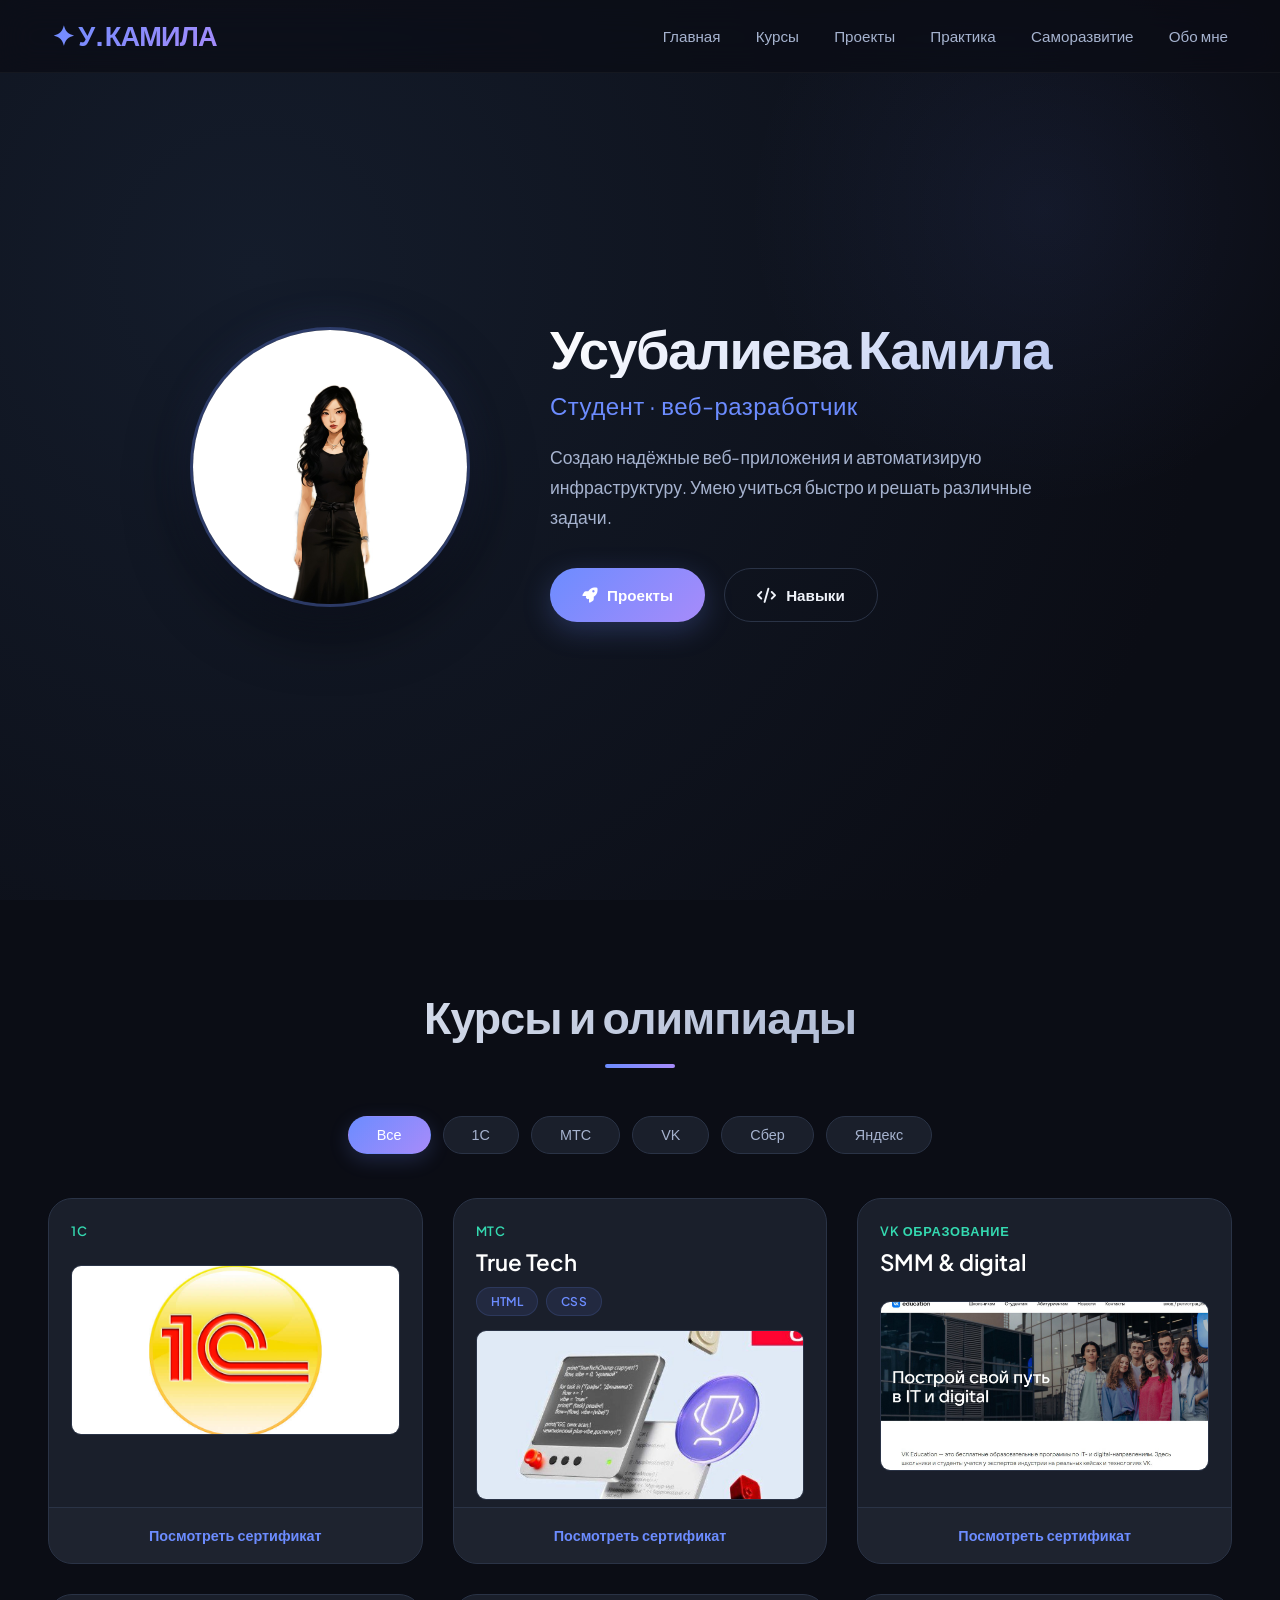
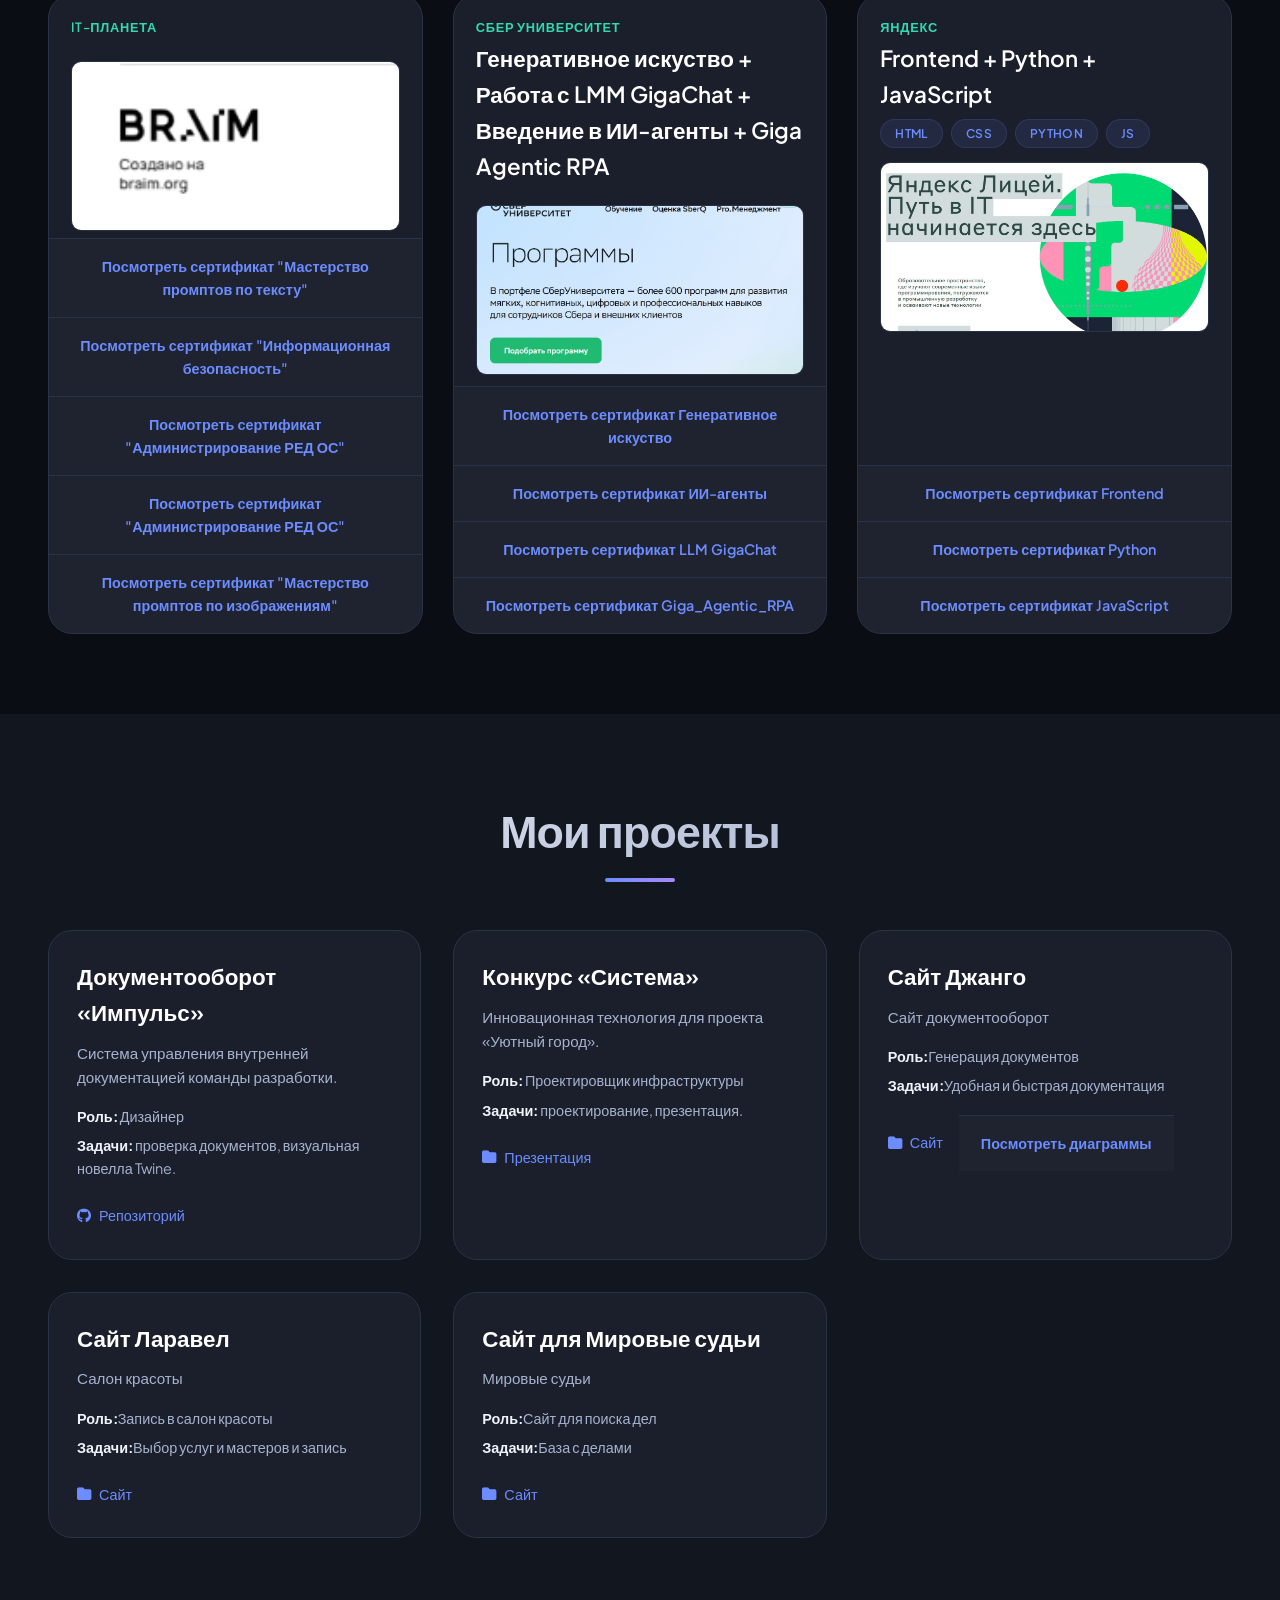
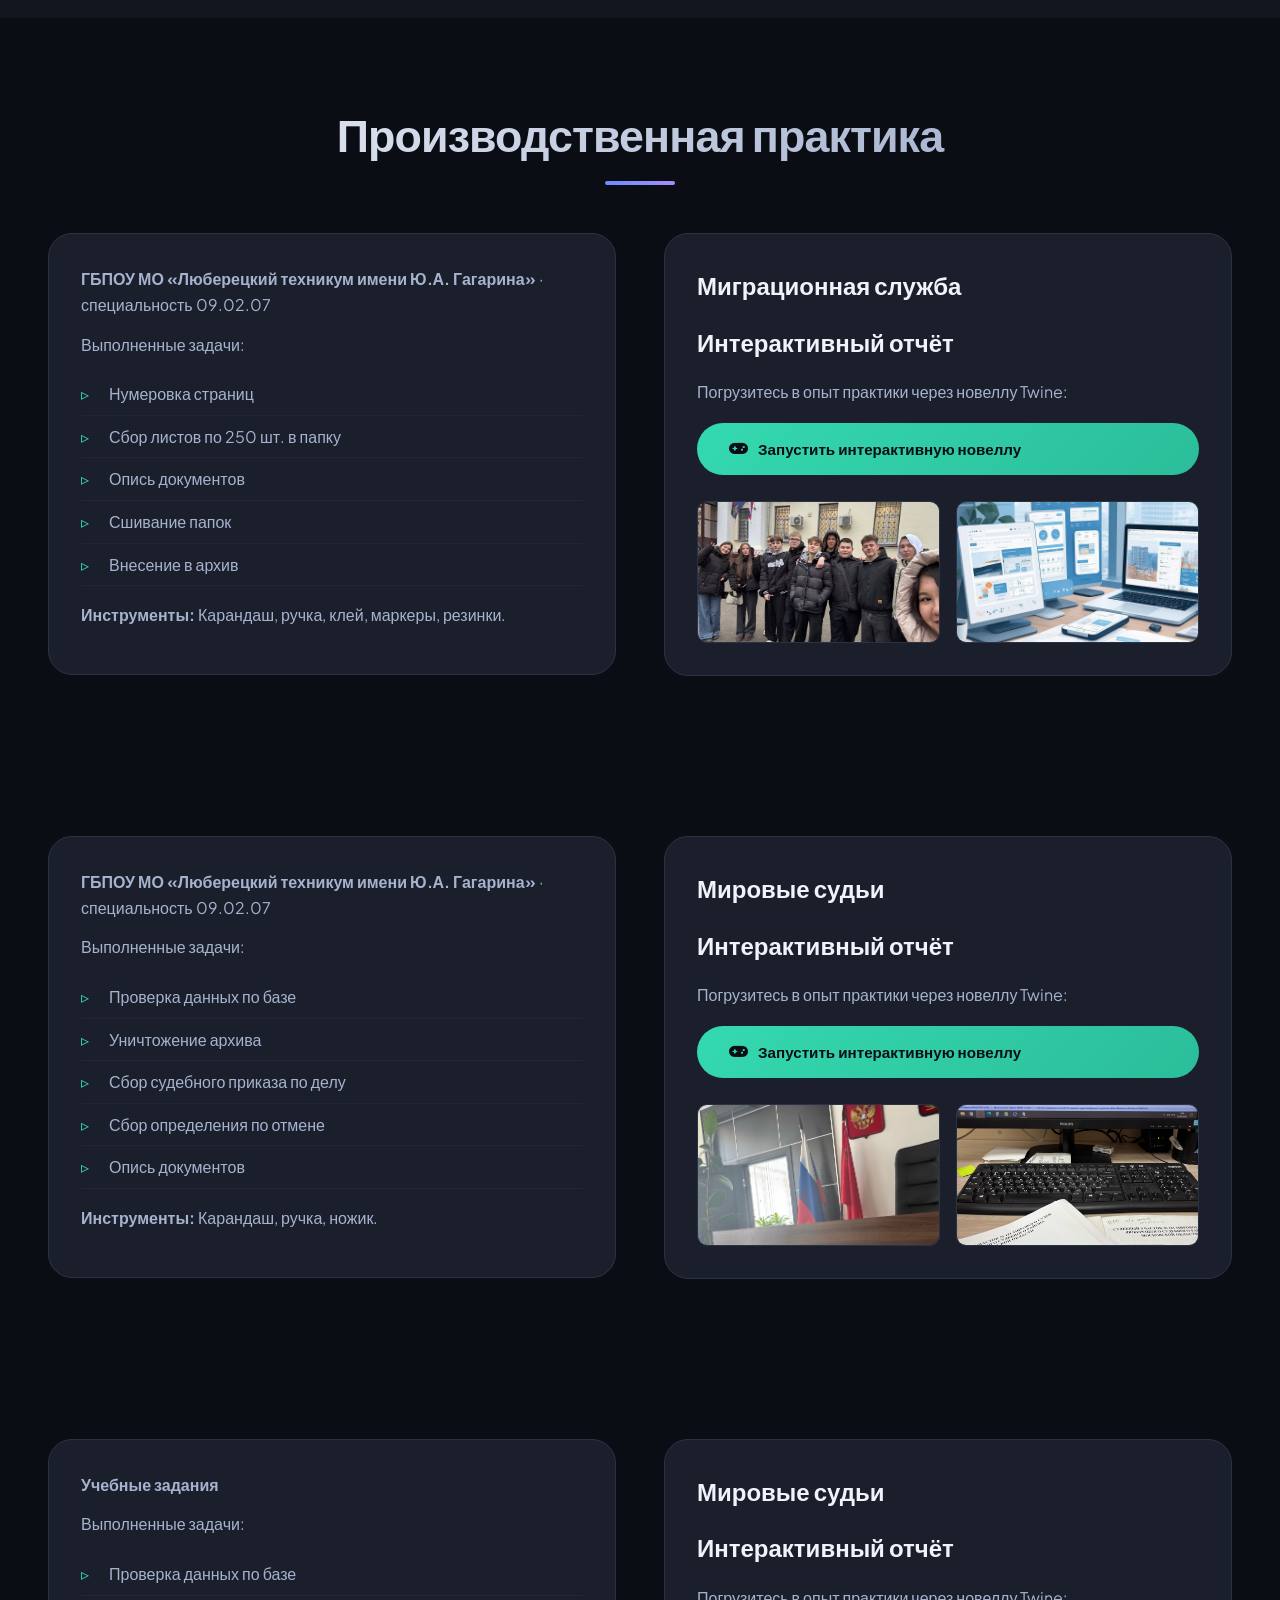
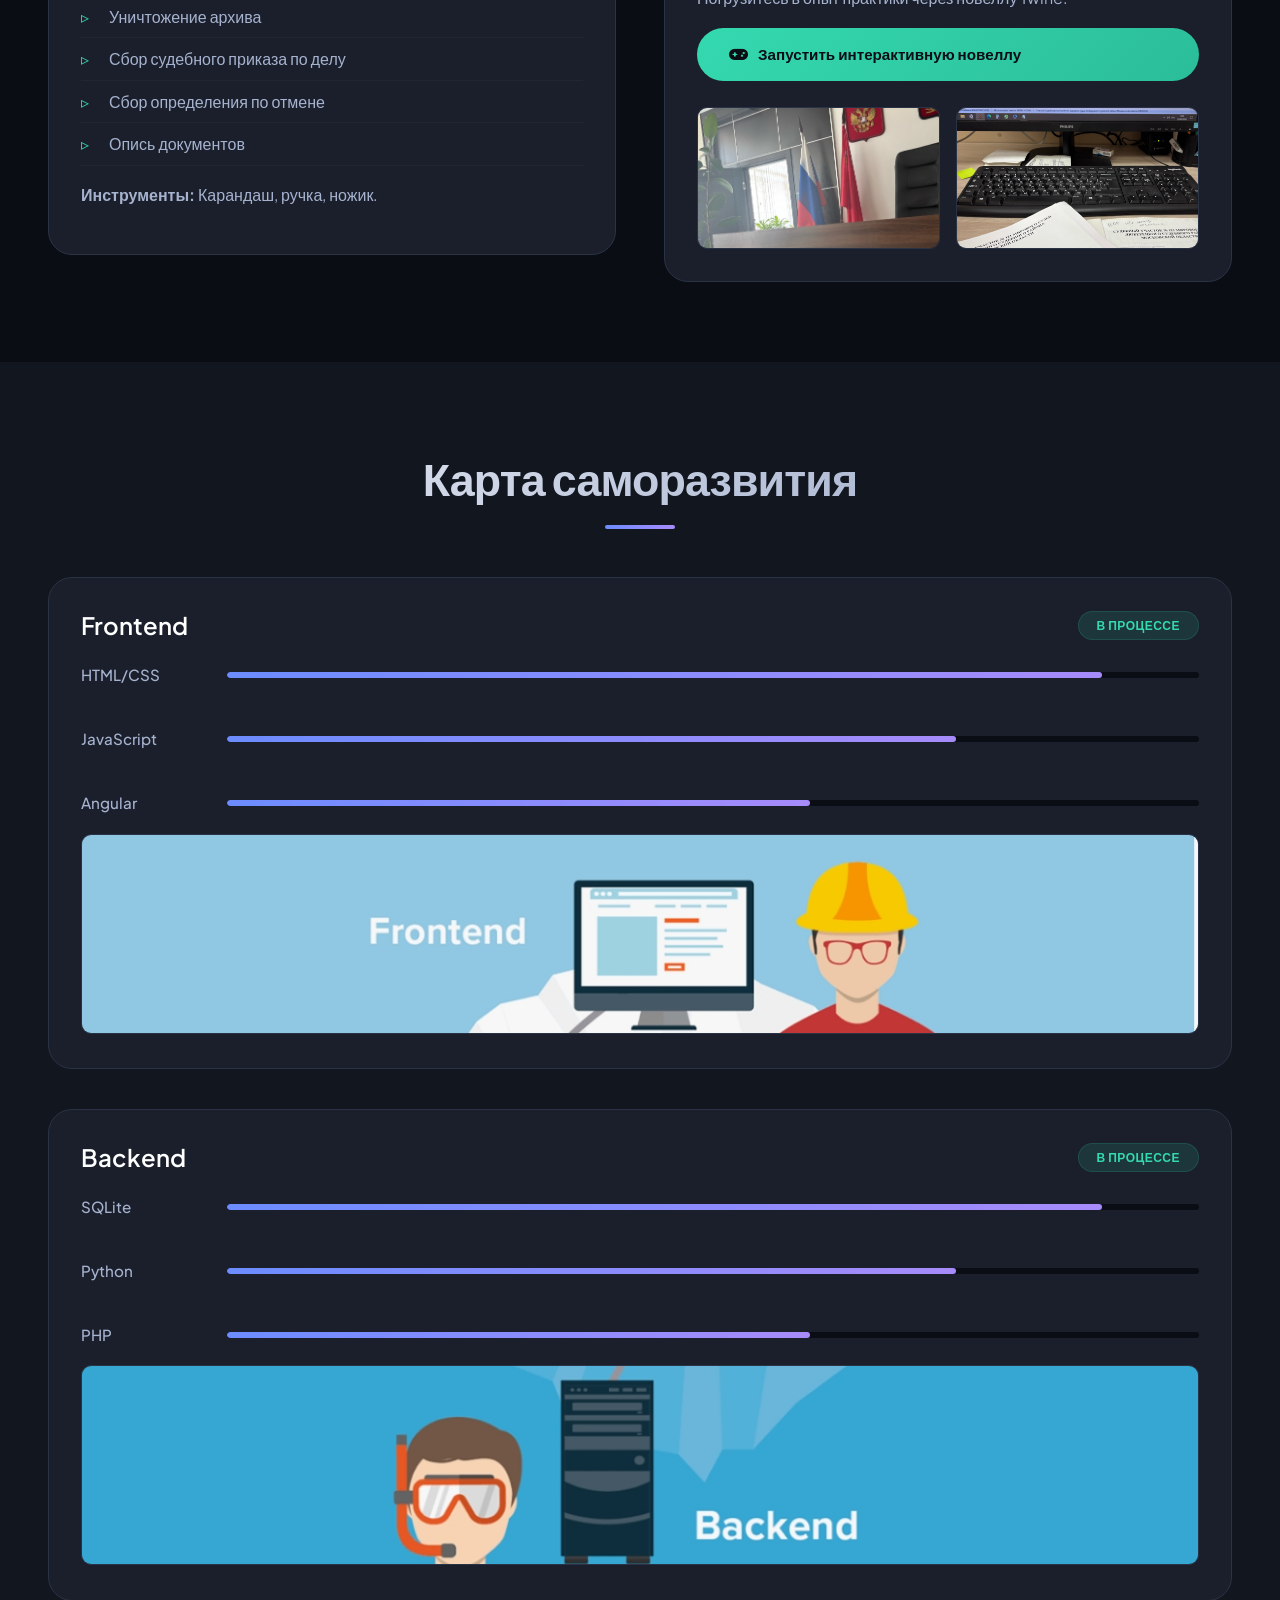
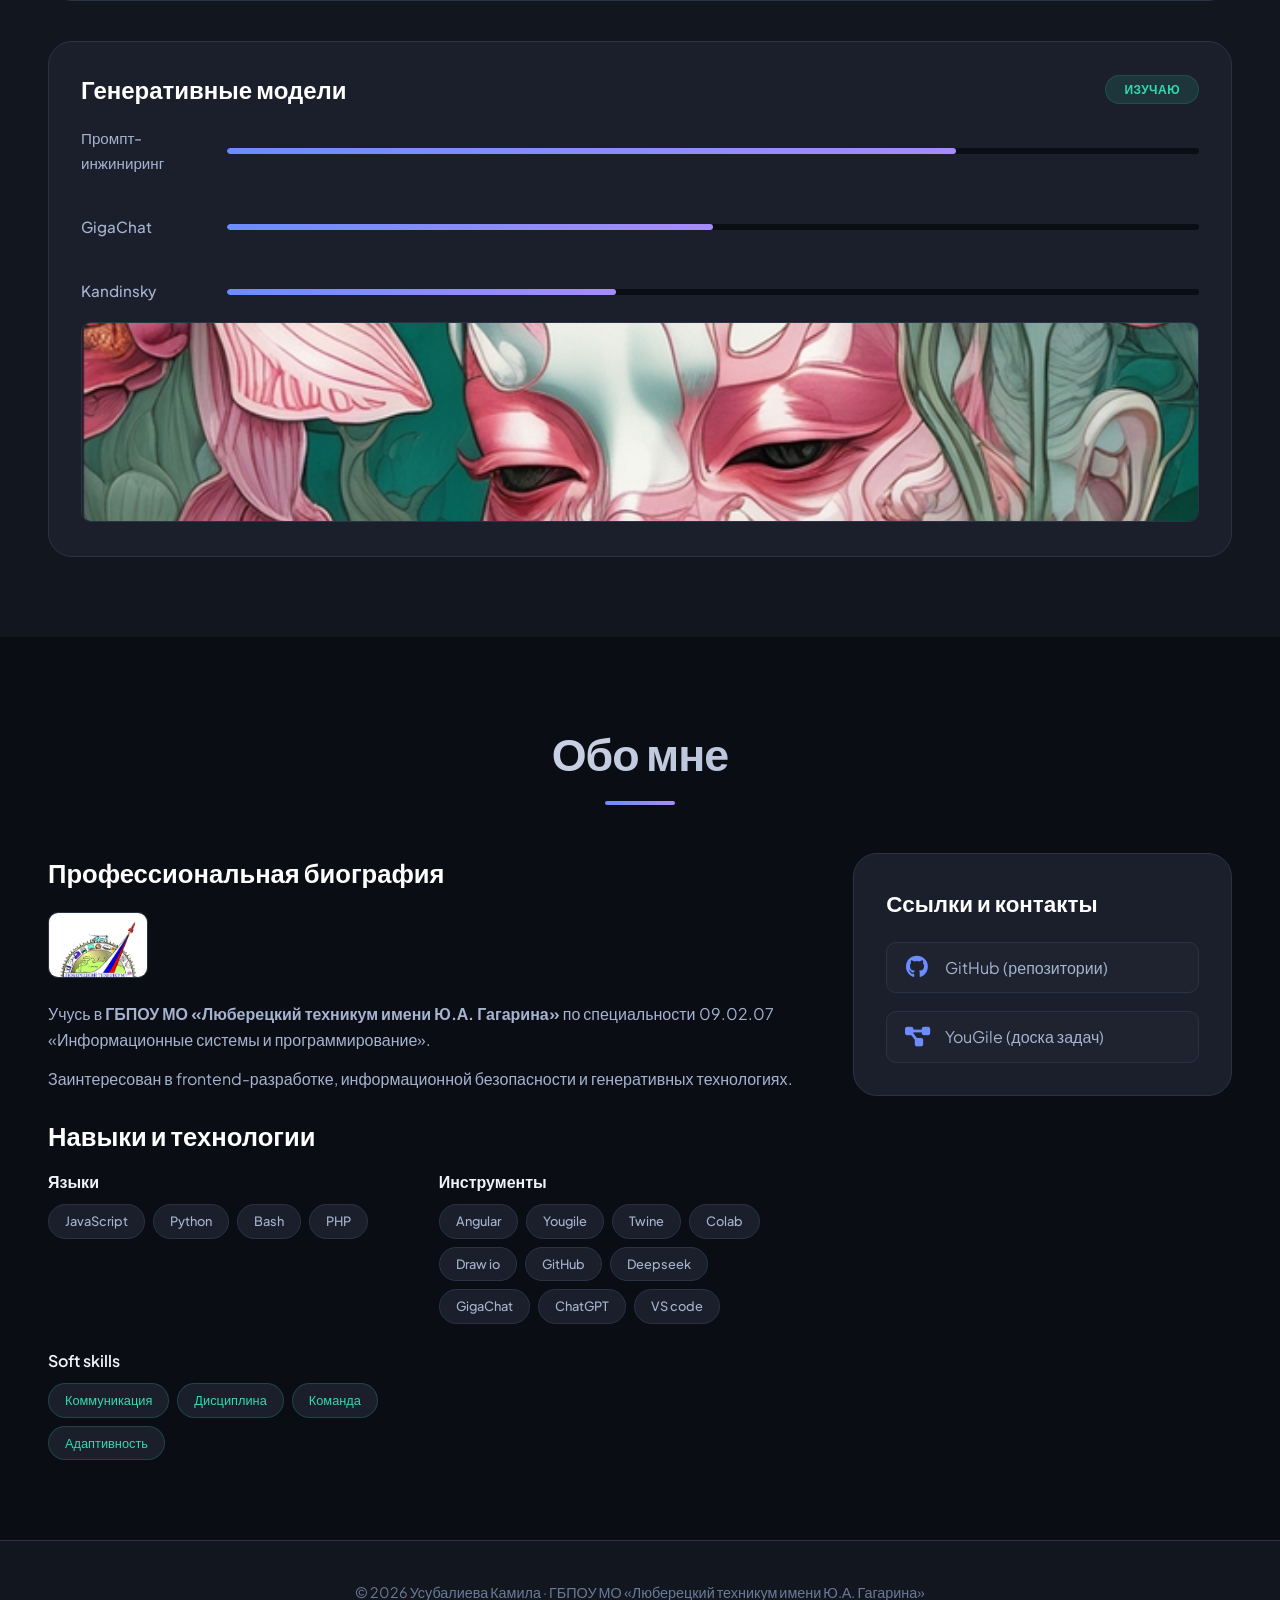
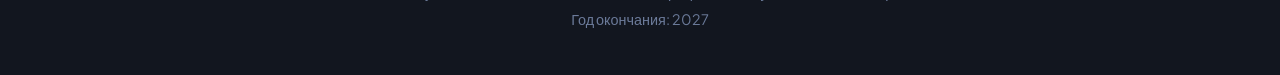
==== commit ec3678f5: "Update index.html" ====
--- a/index.html
+++ b/index.html
@@ -250,6 +250,38 @@
                 <div class="practice-content">
                     <div class="practice-text">
                         <p><strong>ГБПОУ МО «Люберецкий техникум имени Ю.А. Гагарина»</strong> · специальность 09.02.07</p>
+                        <p>Выполненные задачи:</p>
+                        <ul class="practice-list">
+                            <li>Проверка данных по базе</li>
+                            <li>Уничтожение архива</li>
+                            <li>Сбор судебного приказа по делу</li>
+                            <li>Сбор определения по отмене</li>
+                            <li>Опись документов</li>
+                        </ul>
+                        <p><strong>Инструменты:</strong> Карандаш, ручка, ножик.</p>
+                    </div>
+                    <div class="practice-interactive">
+                        <h1>Мировые судьи</h1>
+                        <h3>Интерактивный отчёт</h3>
+                        <p>Погрузитесь в опыт практики через новеллу Twine:</p>
+                        <a href="#" class="btn btn-twinе"><i class="fas fa-gamepad"></i> Запустить интерактивную новеллу</a>
+                        <div class="practice-images">
+                            <div class="practice-img-container">
+                                <img src="images/mir.jpg" alt="Практика фото 1">
+                            </div>
+                            <div class="practice-img-container">
+                                <img src="images/sud.jpg" alt="Практика фото 2">
+                            </div>
+                        </div>
+                    </div>
+                </div>
+            </div>
+        </section>
+        <section id="practice" class="section">
+            <div class="container">
+                <div class="practice-content">
+                    <div class="practice-text">
+                        <p><strong>Учебные задания</strong></p>
                         <p>Выполненные задачи:</p>
                         <ul class="practice-list">
                             <li>Проверка данных по базе</li>
@@ -374,7 +406,7 @@
                     <div class="about-links">
                         <h3>Ссылки и контакты</h3>
                         <div class="social-links">
-                            <a href="#" class="social-link"><i class="fab fa-github"></i> <span>GitHub (репозитории)</span></a>
+                            <a href="https://github.com/kamila2030" class="social-link"><i class="fab fa-github"></i> <span>GitHub (репозитории)</span></a>
                             <a href="https://ru.yougile.com/board/y4ppt5nmy1fj" class="social-link"><i class="fas fa-project-diagram"></i> <span>YouGile (доска задач)</span></a>
                         </div>
                     </div>
@@ -395,4 +427,4 @@
 
     
 </body>
-</html>+</html>
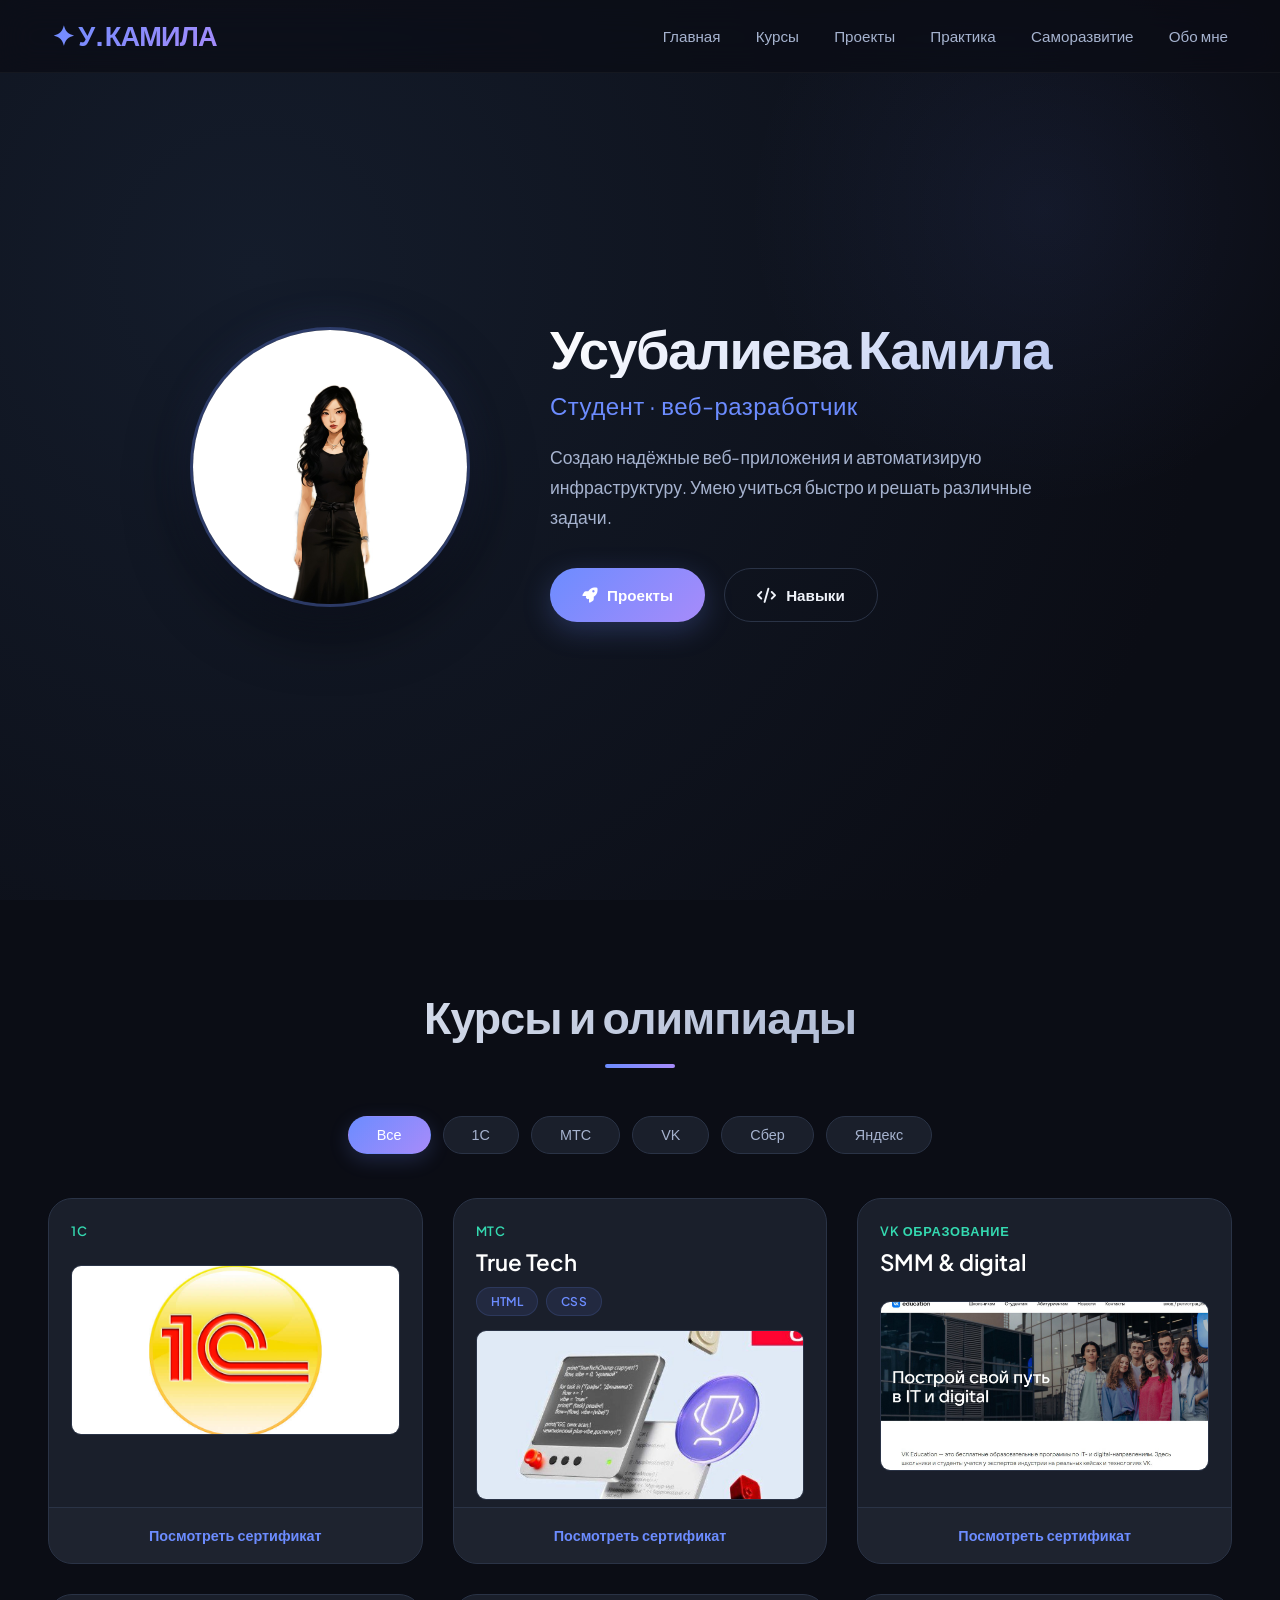
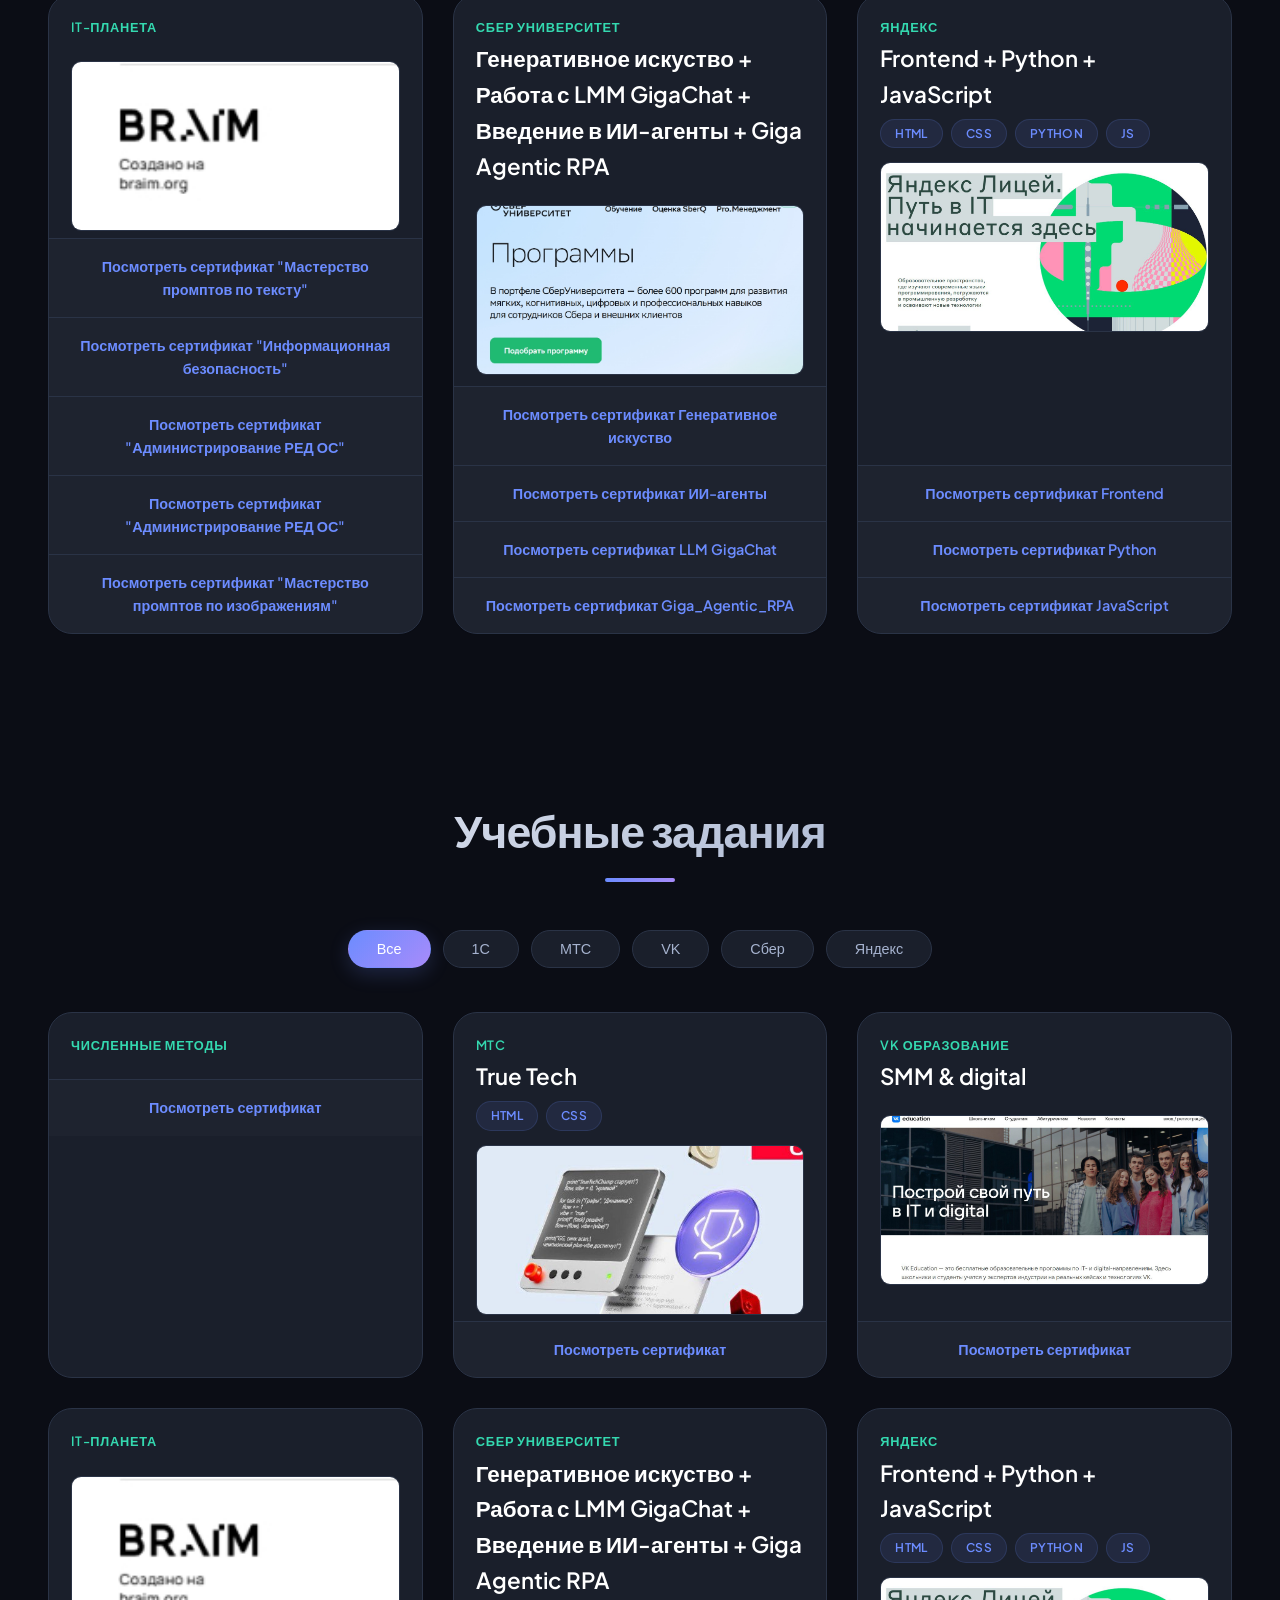
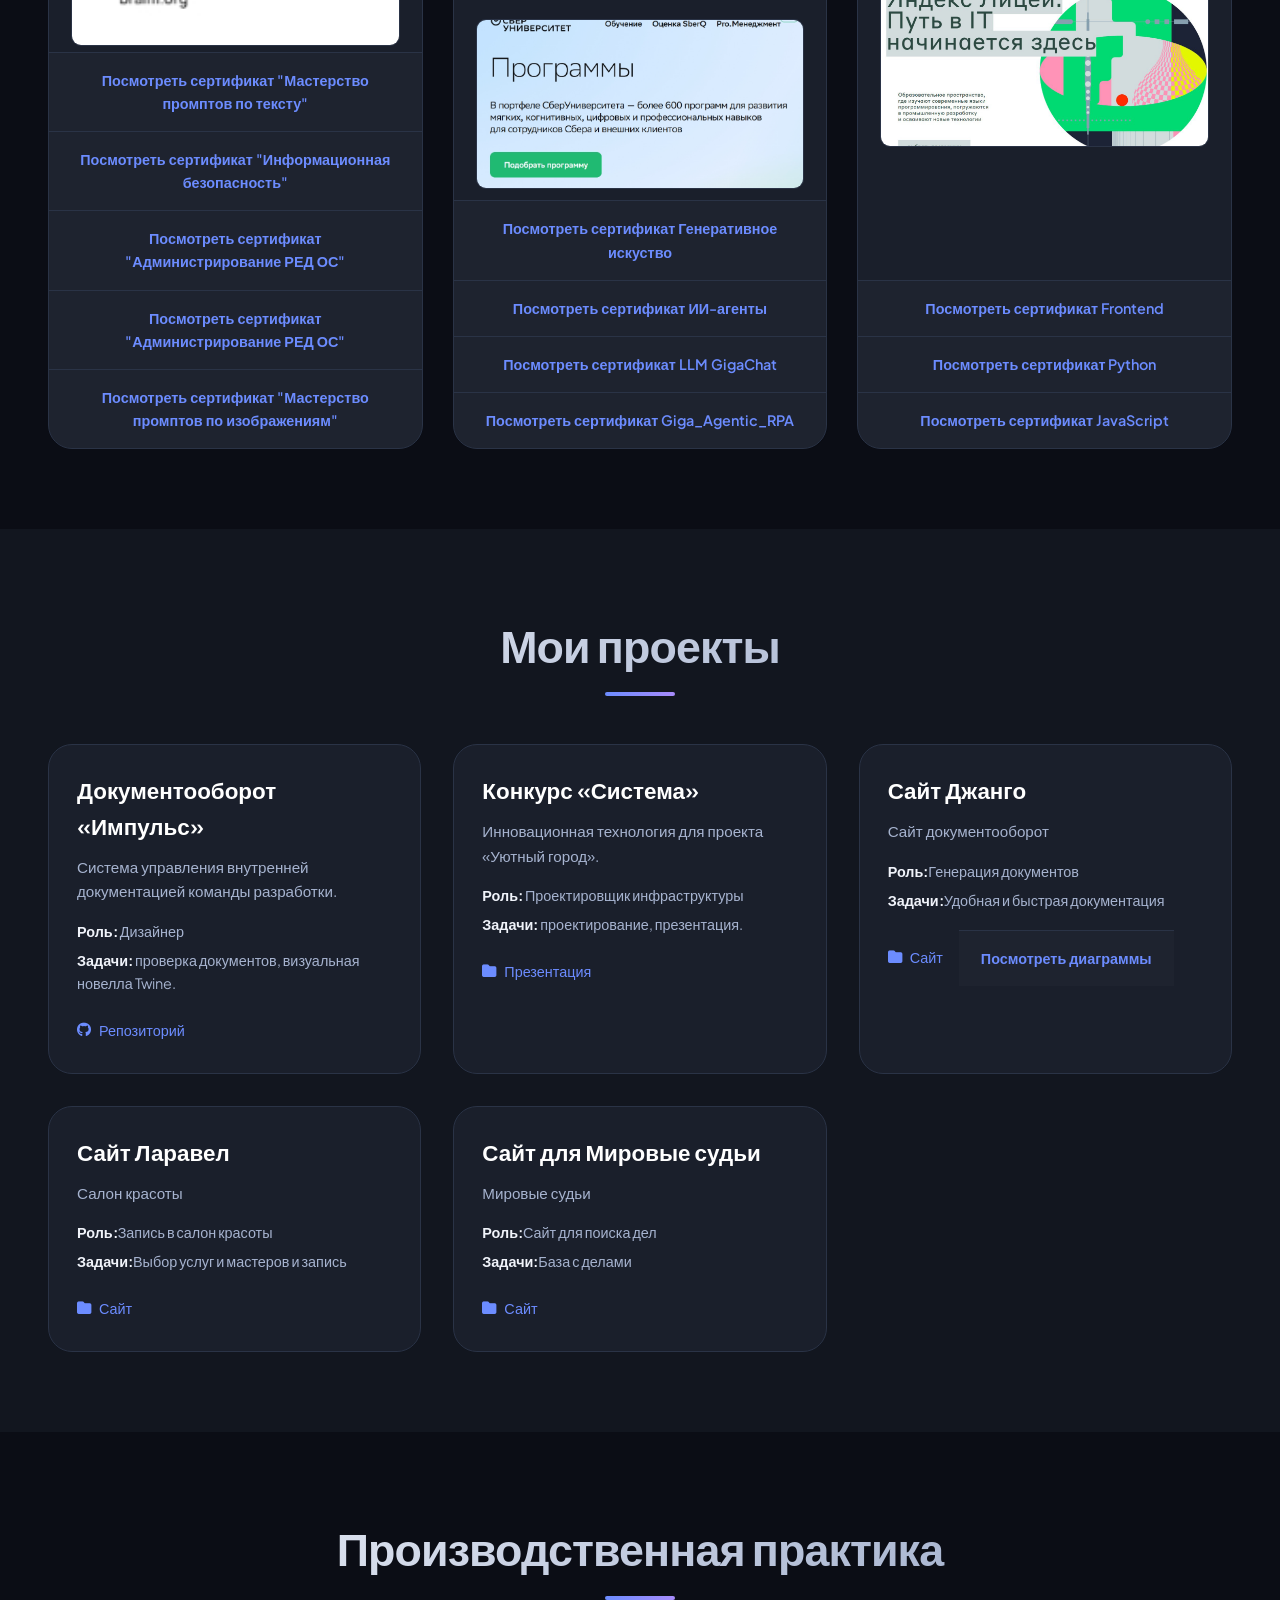
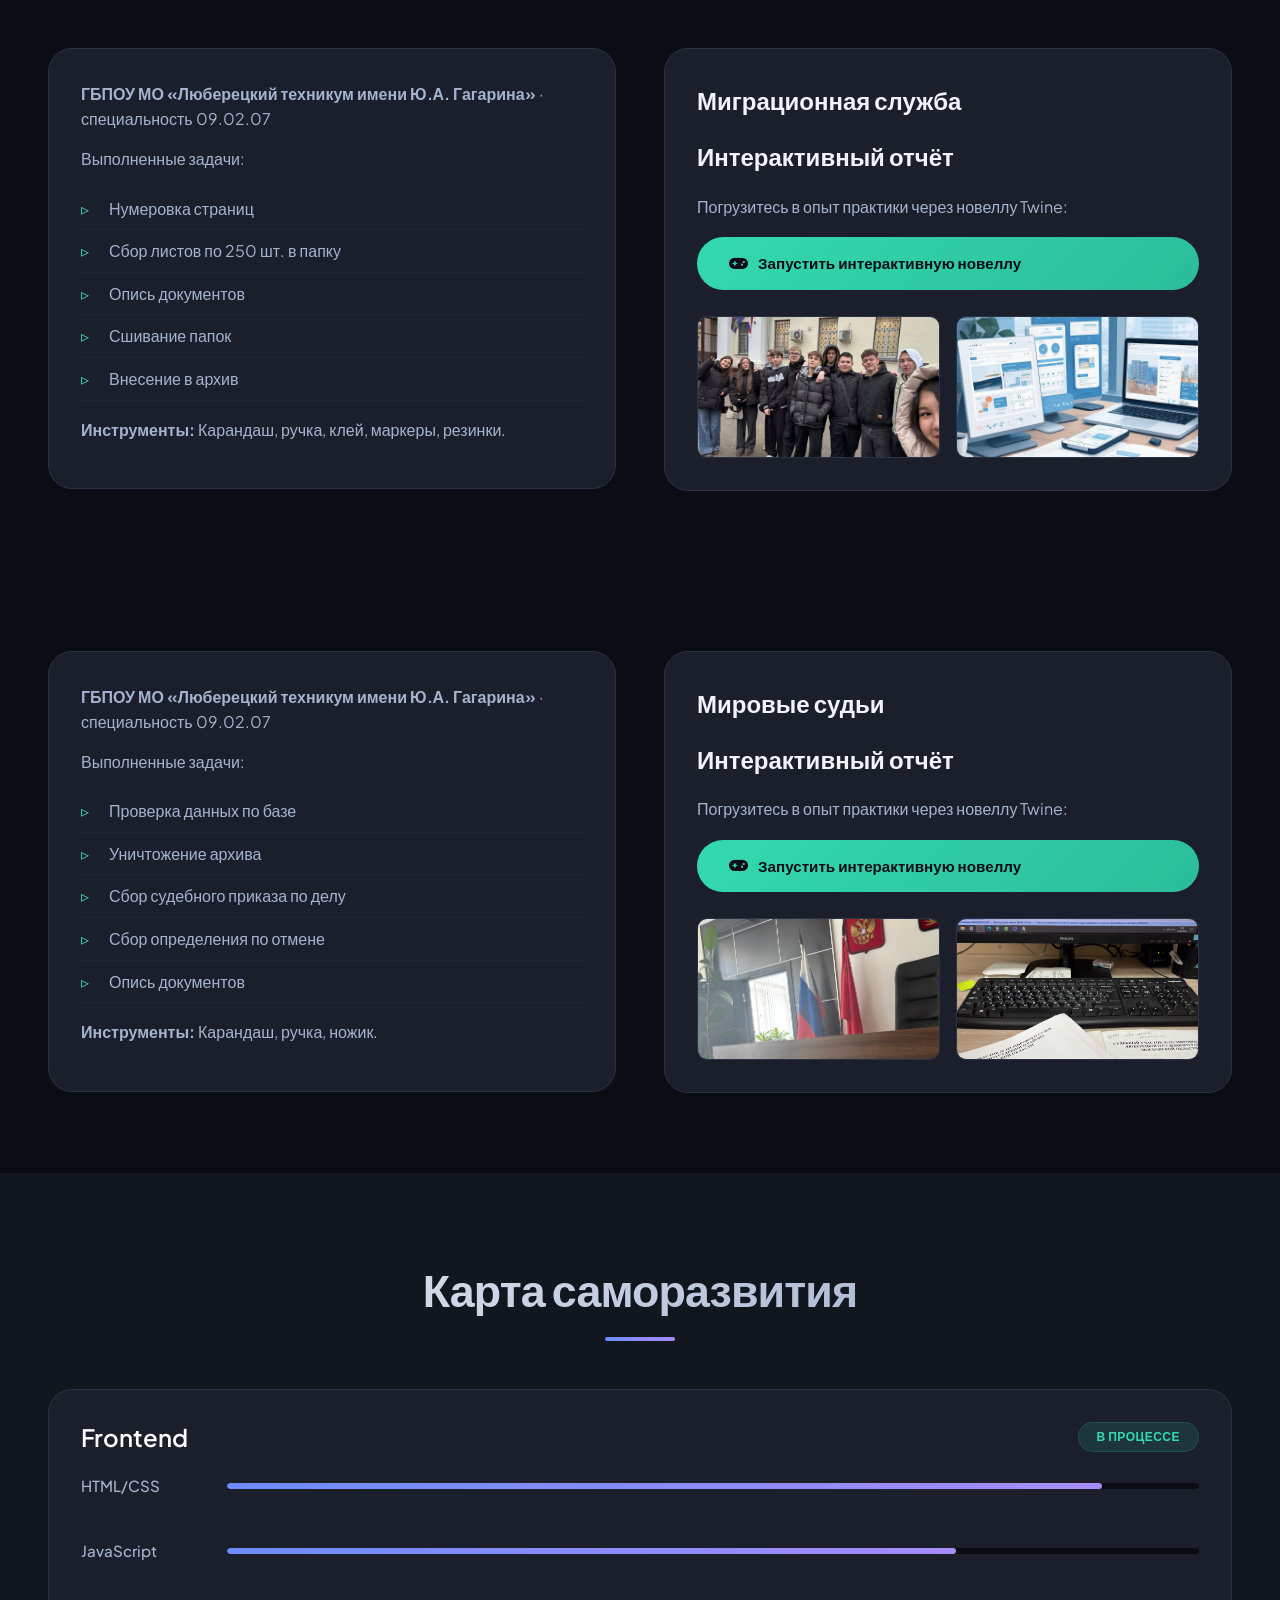
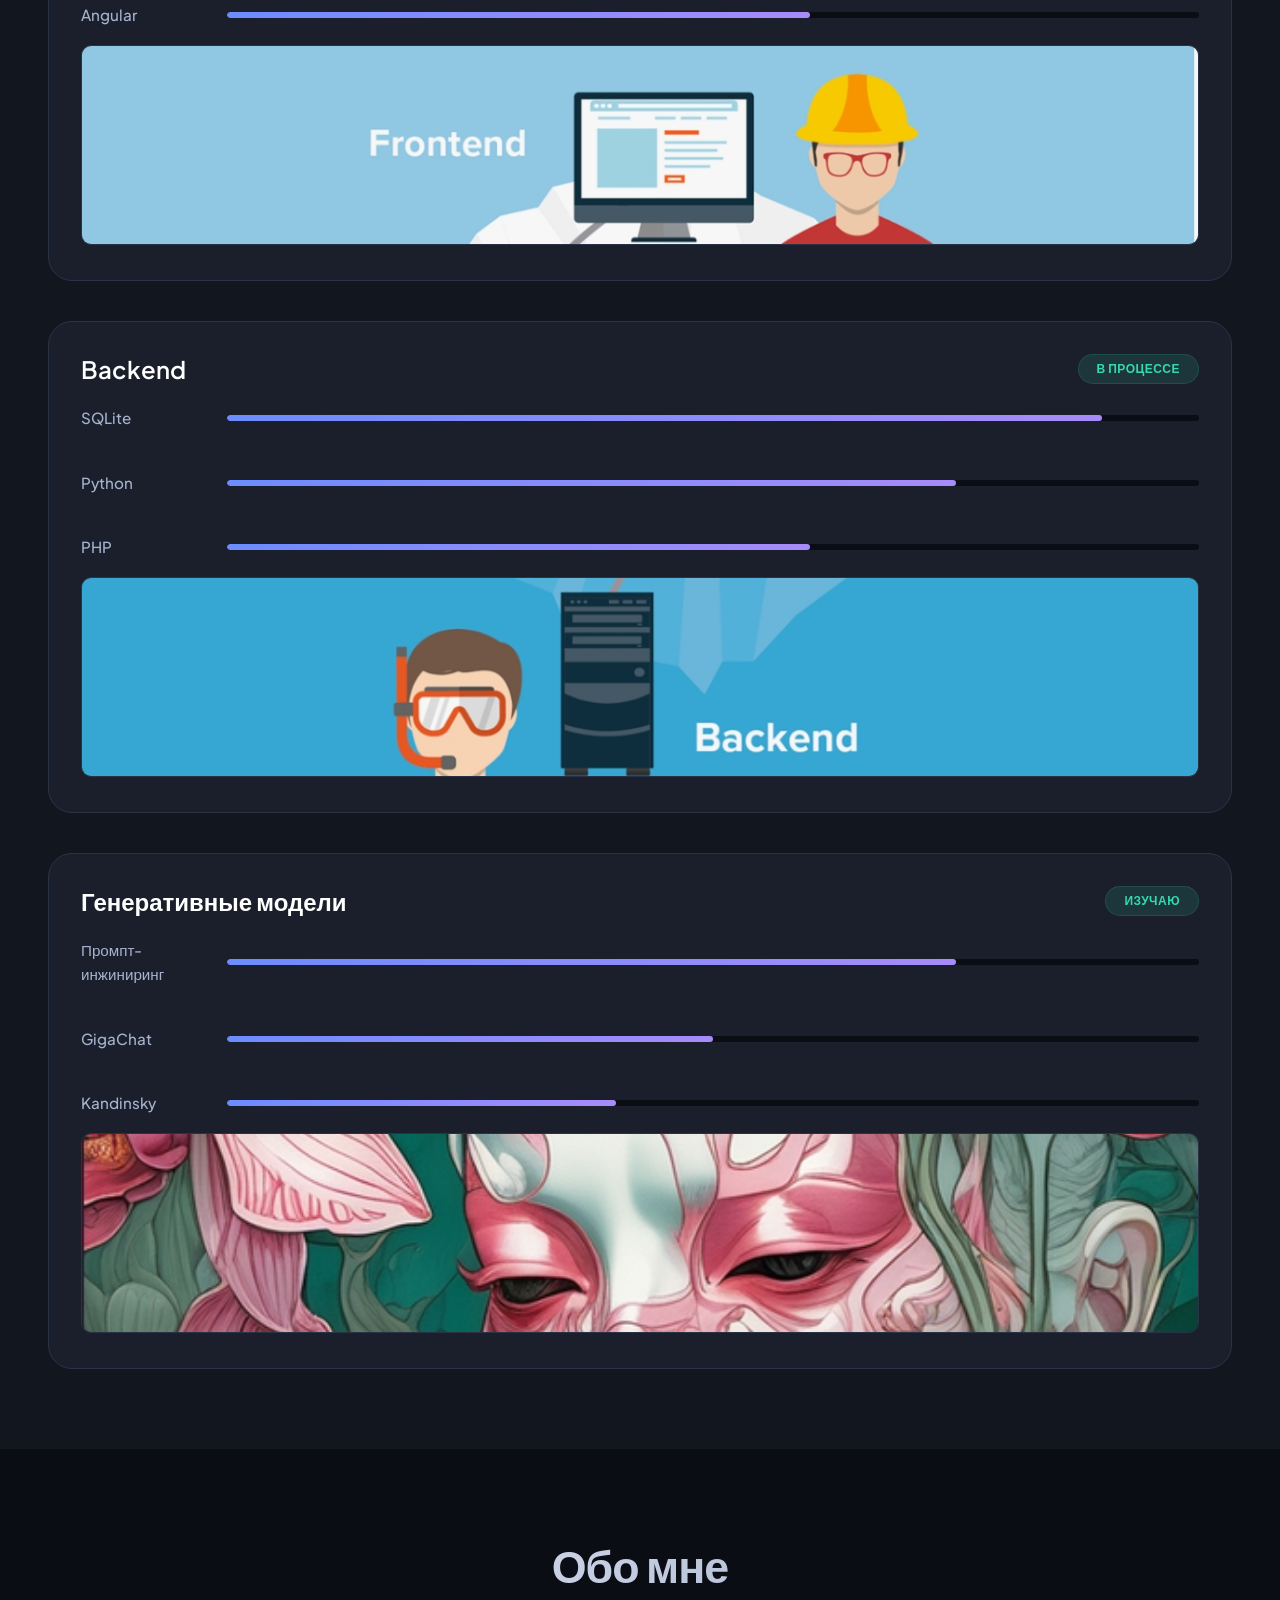
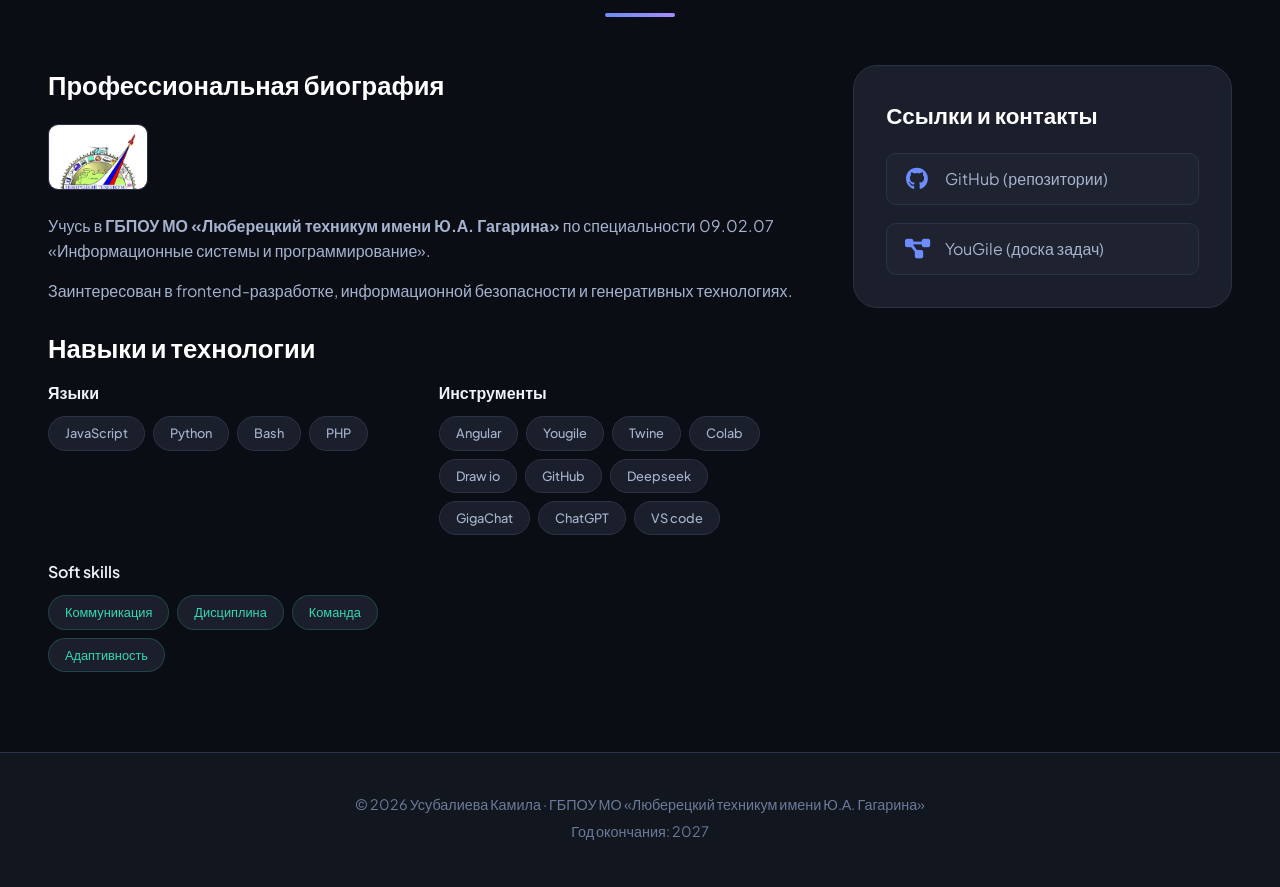
==== commit 0b1fc075: "Update index.html" ====
--- a/index.html
+++ b/index.html
@@ -155,6 +155,109 @@
                 </div>
             </div>
         </section>
+        <!--Задания -->
+        <section id="courses" class="section">
+            <div class="container">
+                <h2 class="section-title">Учебные задания</h2>
+                <div class="filter-buttons">
+                    <button class="filter-btn active" data-filter="all">Все</button>
+                    <button class="filter-btn" data-filter="1C">1C</button>
+                    <button class="filter-btn" data-filter="vk">MTC</button>
+                    <button class="filter-btn" data-filter="future">VK</button>
+                    <button class="filter-btn" data-filter="sber">Сбер</button>
+                    <button class="filter-btn" data-filter="yandex">Яндекс</button>
+                </div>
+                <div class="courses-grid" id="coursesGrid">
+                    <!-- Численные методы -->
+                    <div class="course-card" data-category="1C">
+                        <div class="course-header">
+                            <div class="course-platform">Численные методы</div>
+                            <h3 class="course-title"></h3>
+                        </div>
+                        <div class="course-skills"></div>
+                        <a href="https://drive.google.com/drive/folders/1-8eu3-k9-wqsIekLa9tQi7Gioxajko4i?usp=sharing" class="course-link">Посмотреть сертификат</a>
+                    </div>
+                    
+                    <!-- карточка 2 (MTC) -->
+                    <div class="course-card" data-category="vk">
+                        <div class="course-header">
+                            <div class="course-platform">MTC</div>
+                            <h3 class="course-title">True Tech</h3>
+                        </div>
+                        <div class="course-skills">
+                            <span class="skill-tag">HTML</span>
+                            <span class="skill-tag">CSS</span>
+                        </div>
+                        <div class="course-certificate">
+                            <img src="images/mtc.jpg" alt="Сертификат MTC" class="certificate-img">
+                        </div>
+                        <a href="images/true.jpg" class="course-link">Посмотреть сертификат</a>
+                    </div>
+                    <!-- карточка 3 (VK) -->
+                    <div class="course-card" data-category="future">
+                        <div class="course-header">
+                            <div class="course-platform">VK Образование</div>
+                            <h3 class="course-title">SMM & digital</h3>
+                        </div>
+                        <div class="course-skills"></div>
+                        <div class="course-certificate">
+                            <img src="images/wk.jpg" alt="Сертификат VK" class="certificate-img">
+                        </div>
+                        <a href="images/smm.jpg" class="course-link">Посмотреть сертификат</a>
+                    </div>
+                    <!-- карточка 4 (IT-Планета) -->
+                    <div class="course-card" data-category="1C">
+                        <div class="course-header">
+                            <div class="course-platform">IT-Планета</div>
+                            <h3 class="course-title"></h3>
+                        </div>
+                        <div class="course-skills"></div>
+                        <div class="course-certificate">
+                            <img src="images/braim.jpg" alt="Сертификат VK" class="certificate-img">
+                        </div>
+                        <a href="images/master.jpg" class="course-link">Посмотреть сертификат "Мастерство промптов по тексту"</a>
+                        <a href="images/ibez.jpg" class="course-link">Посмотреть сертификат "Информационная безопасность"</a>
+                        <a href="images/red1.jpg" class="course-link">Посмотреть сертификат "Администрирование РЕД ОС"</a>
+                        <a href="images/red2.jpg" class="course-link">Посмотреть сертификат "Администрирование РЕД ОС"</a>
+                        <a href="images/izobra.jpg" class="course-link">Посмотреть сертификат "Мастерство промптов по изображениям"</a>
+                    </div>
+                    <!-- карточка 5 (Сбер) -->
+                    <div class="course-card" data-category="sber">
+                        <div class="course-header">
+                            <div class="course-platform">Сбер Университет</div>
+                            <h3 class="course-title">Генеративное искуство + Работа с LMM GigaChat + Введение в ИИ-агенты + Giga Agentic RPA</h3>
+                        </div>
+                        <div class="course-skills"></div>
+                        <div class="course-certificate">
+                            <img src="images/sber.jpg" alt="Сертификат VK" class="certificate-img">
+                        </div>
+                        <a href="images/gen.png" class="course-link">Посмотреть сертификат Генеративное искуство</a>
+                        <a href="images/iia.png" class="course-link">Посмотреть сертификат ИИ-агенты</a>
+                        <a href="images/LLM.png" class="course-link">Посмотреть сертификат LLM GigaChat</a>
+                        <a href="images/Giga_Agentic_RPA.jpg" class="course-link">Посмотреть сертификат Giga_Agentic_RPA</a>
+                    </div>
+                    <!-- карточка 6 (Яндекс) -->
+                    <div class="course-card" data-category="yandex">
+                        <div class="course-header">
+                            <div class="course-platform">Яндекс</div>
+                            <h3 class="course-title">Frontend + Python + JavaScript</h3>
+                        </div>
+                        <div class="course-skills">
+                            <span class="skill-tag">html</span>
+                            <span class="skill-tag">css</span>
+                            <span class="skill-tag">python</span>
+                            <span class="skill-tag">js</span>
+                        </div>
+                        <div class="course-certificate">
+                            <img src="images/yandex.jpg" alt="Сертификат Яндекс" class="certificate-img">
+                        </div>
+                        <a href="images/front.jpg" class="course-link">Посмотреть сертификат Frontend</a>
+                        <a href="images/python.jpg" class="course-link">Посмотреть сертификат Python</a>
+                        <a href="images/js.jpg" class="course-link">Посмотреть сертификат JavaScript</a>
+                    </div>
+                </div>
+            </div>
+        </section>
 
         <!-- ПРОЕКТЫ -->
         <section id="projects" class="section section-dark">
@@ -250,38 +353,6 @@
                 <div class="practice-content">
                     <div class="practice-text">
                         <p><strong>ГБПОУ МО «Люберецкий техникум имени Ю.А. Гагарина»</strong> · специальность 09.02.07</p>
-                        <p>Выполненные задачи:</p>
-                        <ul class="practice-list">
-                            <li>Проверка данных по базе</li>
-                            <li>Уничтожение архива</li>
-                            <li>Сбор судебного приказа по делу</li>
-                            <li>Сбор определения по отмене</li>
-                            <li>Опись документов</li>
-                        </ul>
-                        <p><strong>Инструменты:</strong> Карандаш, ручка, ножик.</p>
-                    </div>
-                    <div class="practice-interactive">
-                        <h1>Мировые судьи</h1>
-                        <h3>Интерактивный отчёт</h3>
-                        <p>Погрузитесь в опыт практики через новеллу Twine:</p>
-                        <a href="#" class="btn btn-twinе"><i class="fas fa-gamepad"></i> Запустить интерактивную новеллу</a>
-                        <div class="practice-images">
-                            <div class="practice-img-container">
-                                <img src="images/mir.jpg" alt="Практика фото 1">
-                            </div>
-                            <div class="practice-img-container">
-                                <img src="images/sud.jpg" alt="Практика фото 2">
-                            </div>
-                        </div>
-                    </div>
-                </div>
-            </div>
-        </section>
-        <section id="practice" class="section">
-            <div class="container">
-                <div class="practice-content">
-                    <div class="practice-text">
-                        <p><strong>Учебные задания</strong></p>
                         <p>Выполненные задачи:</p>
                         <ul class="practice-list">
                             <li>Проверка данных по базе</li>
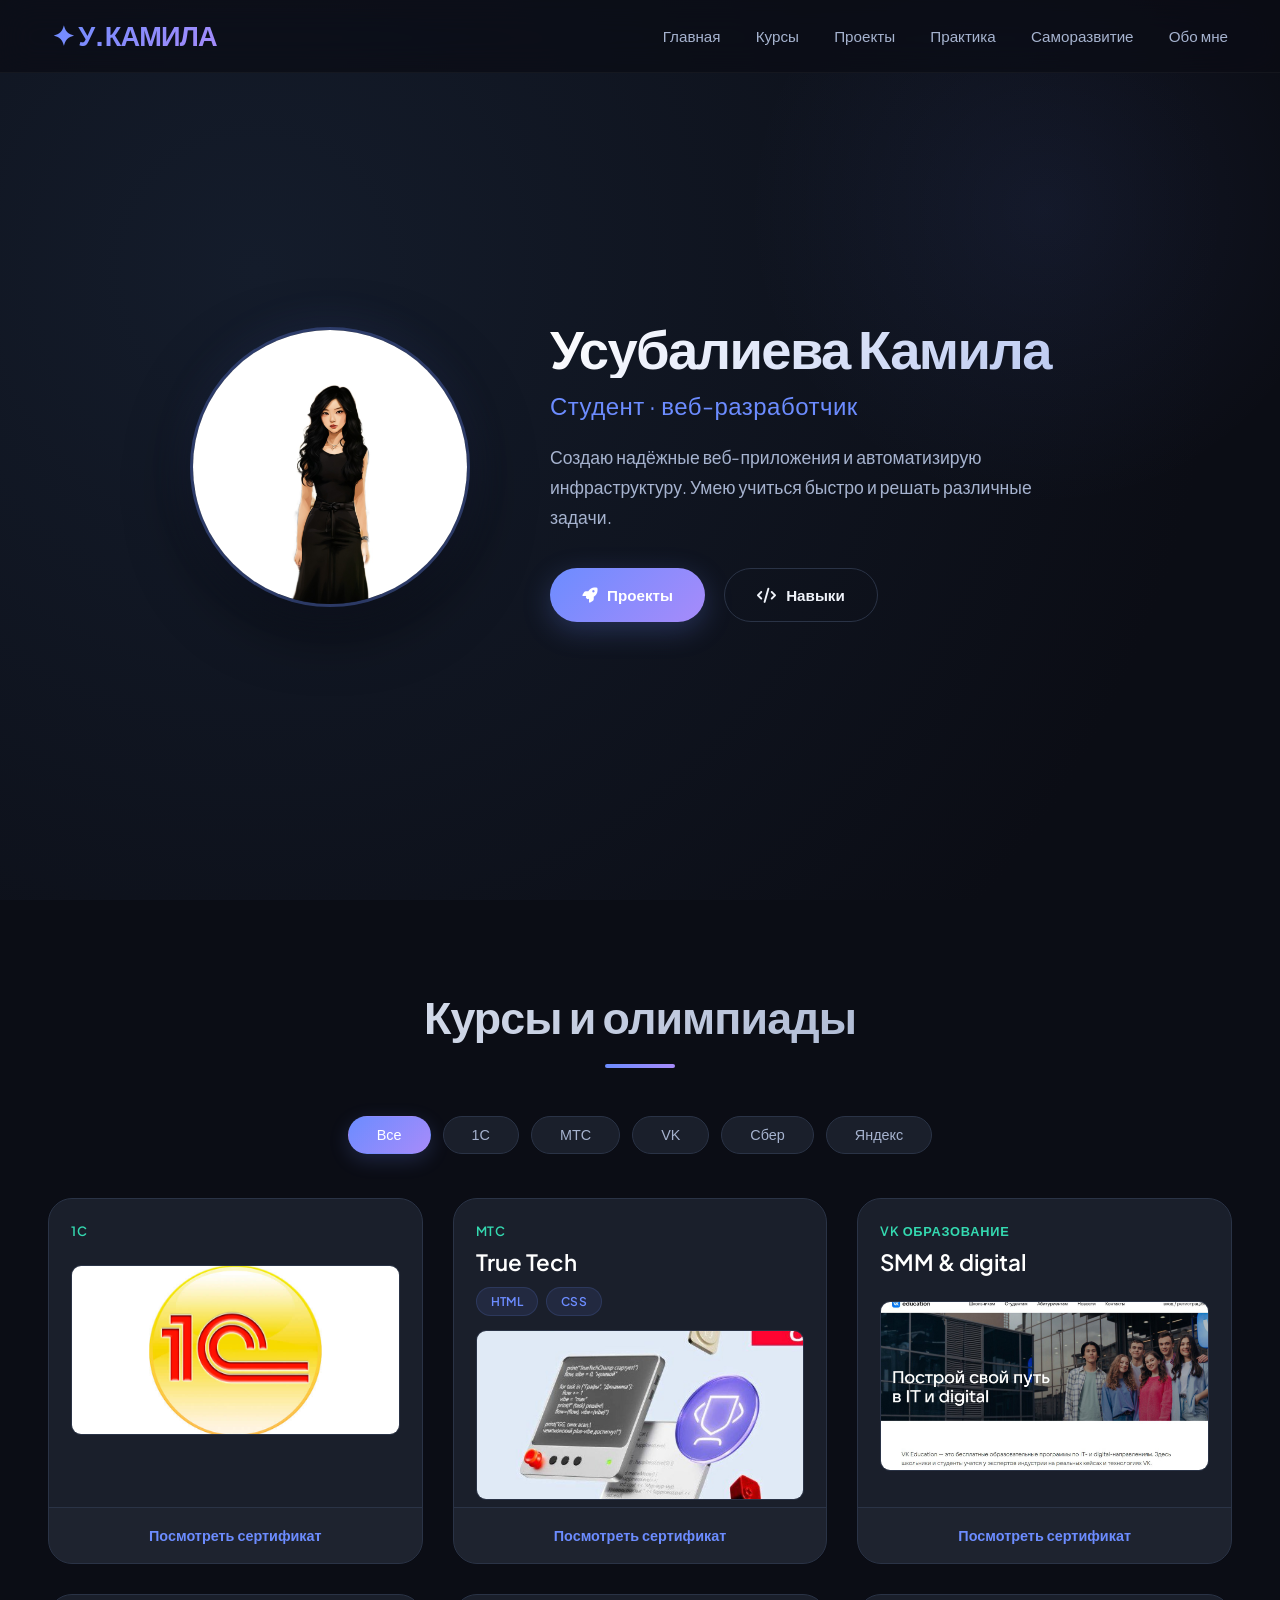
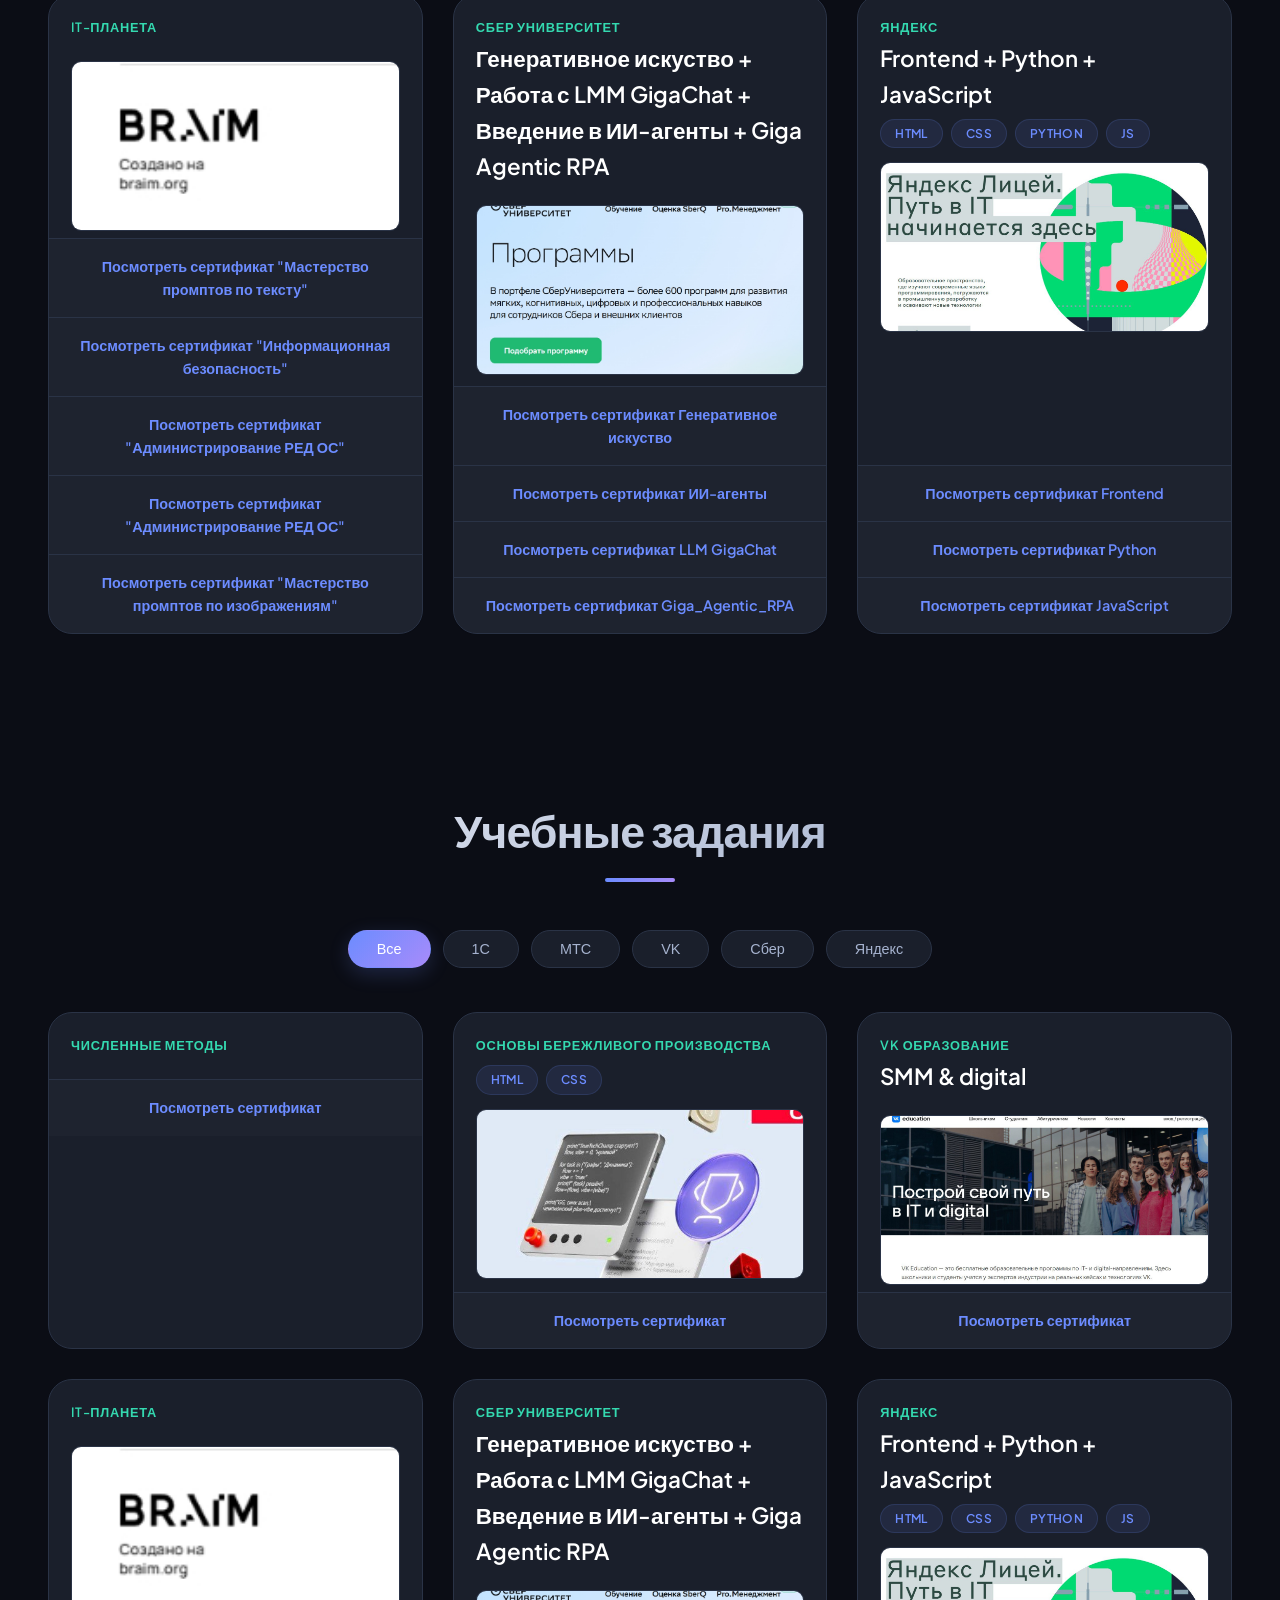
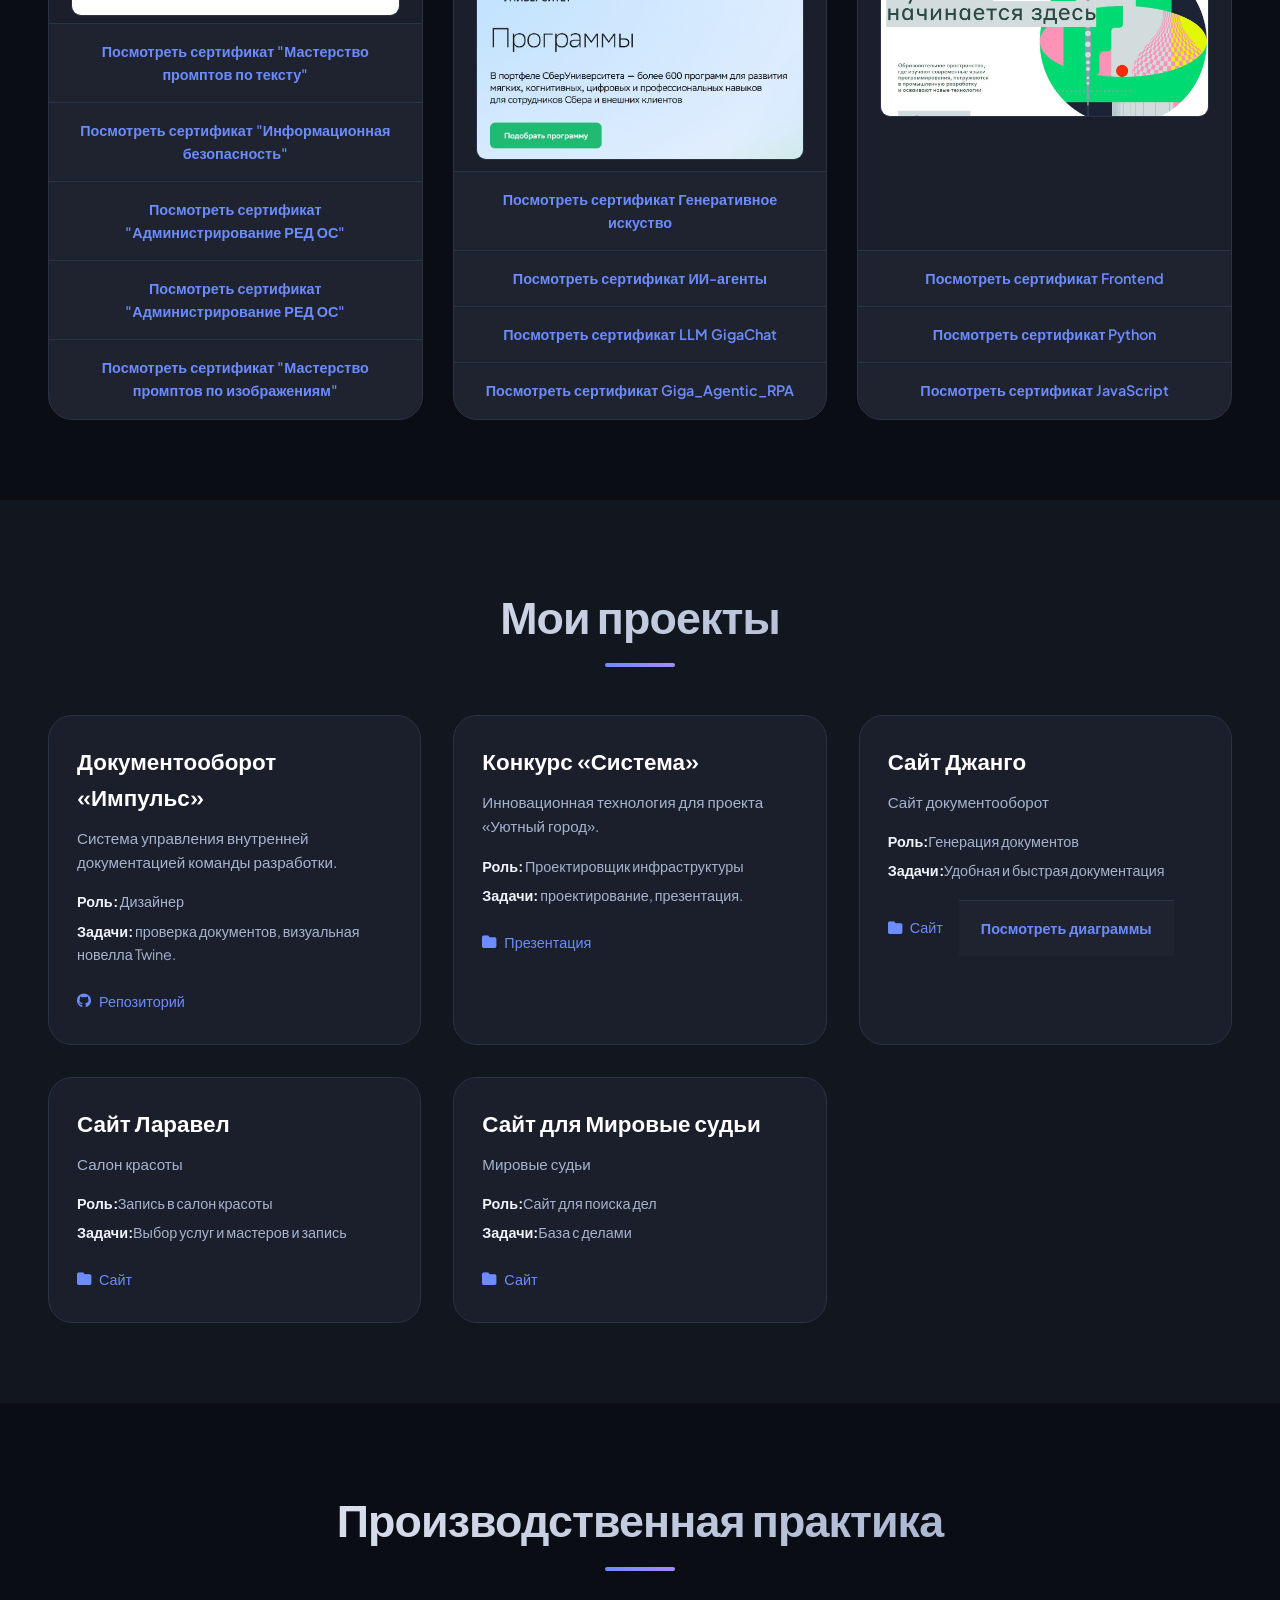
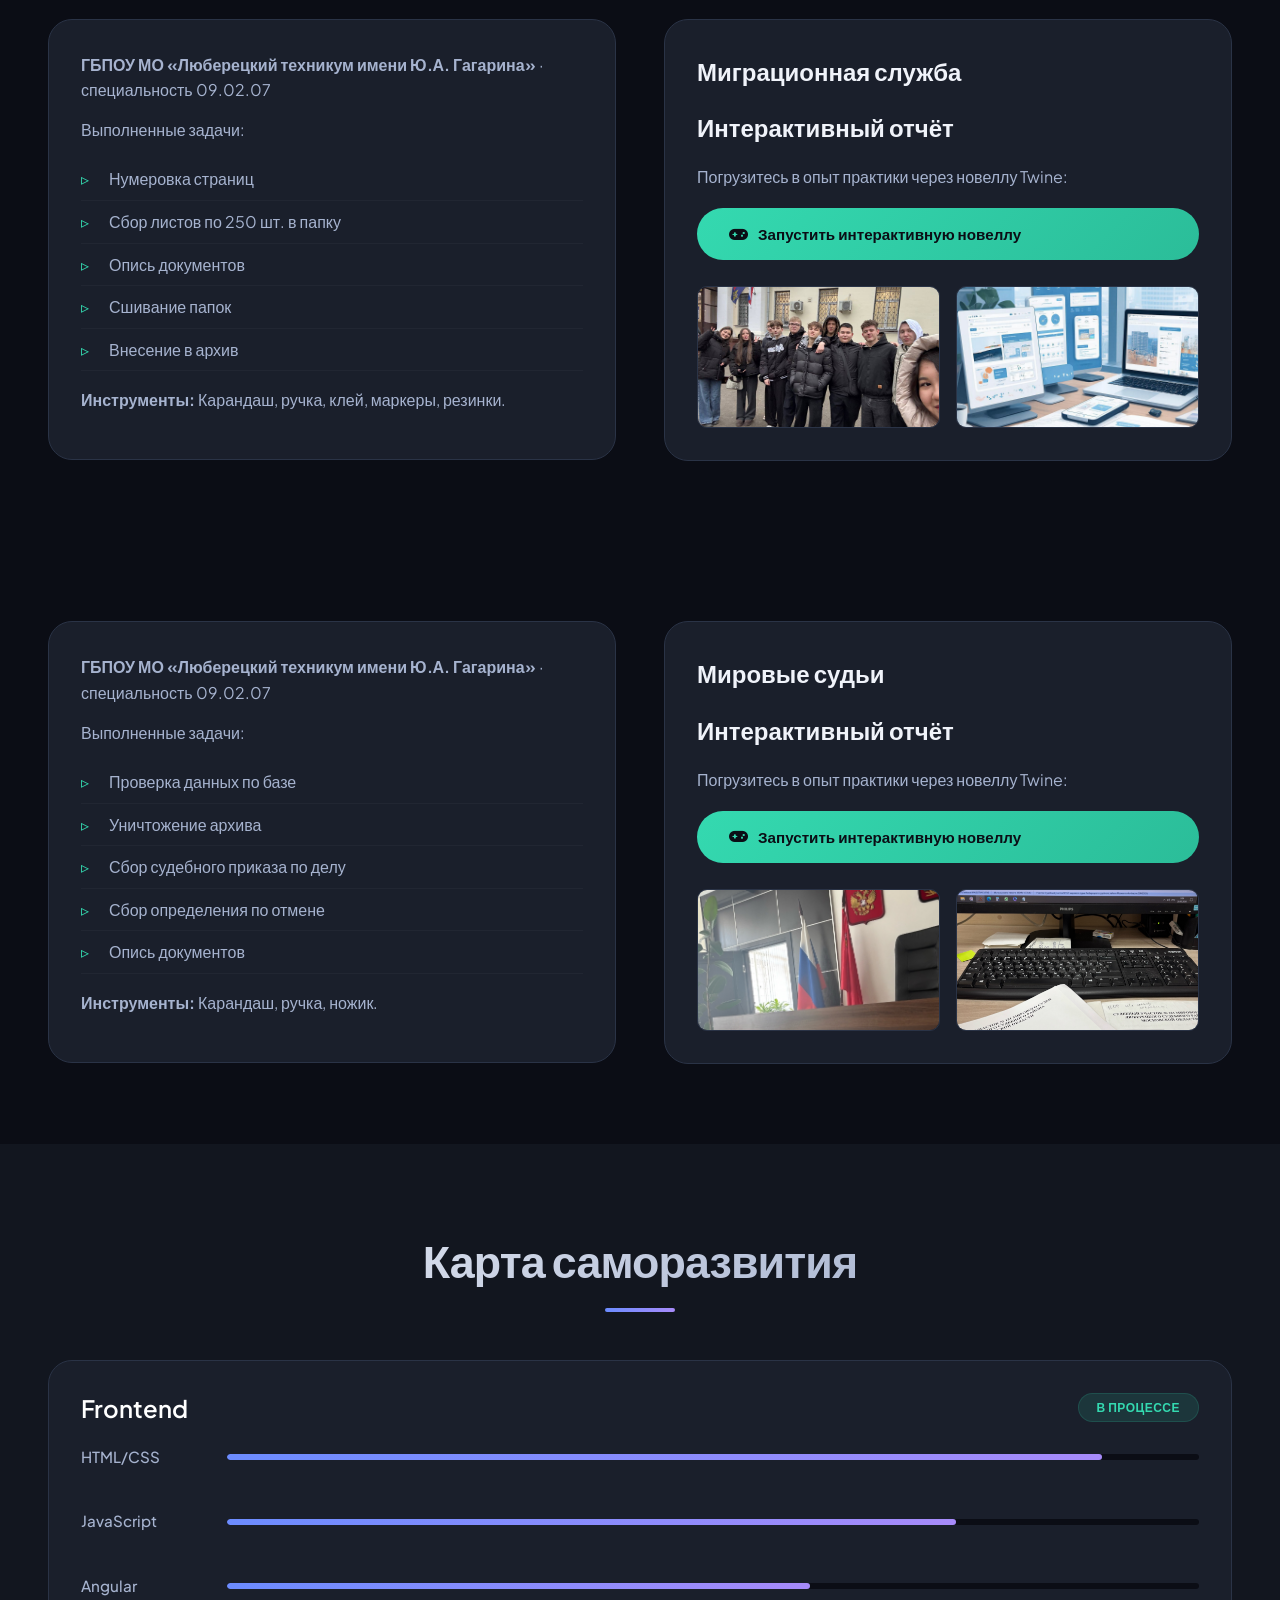
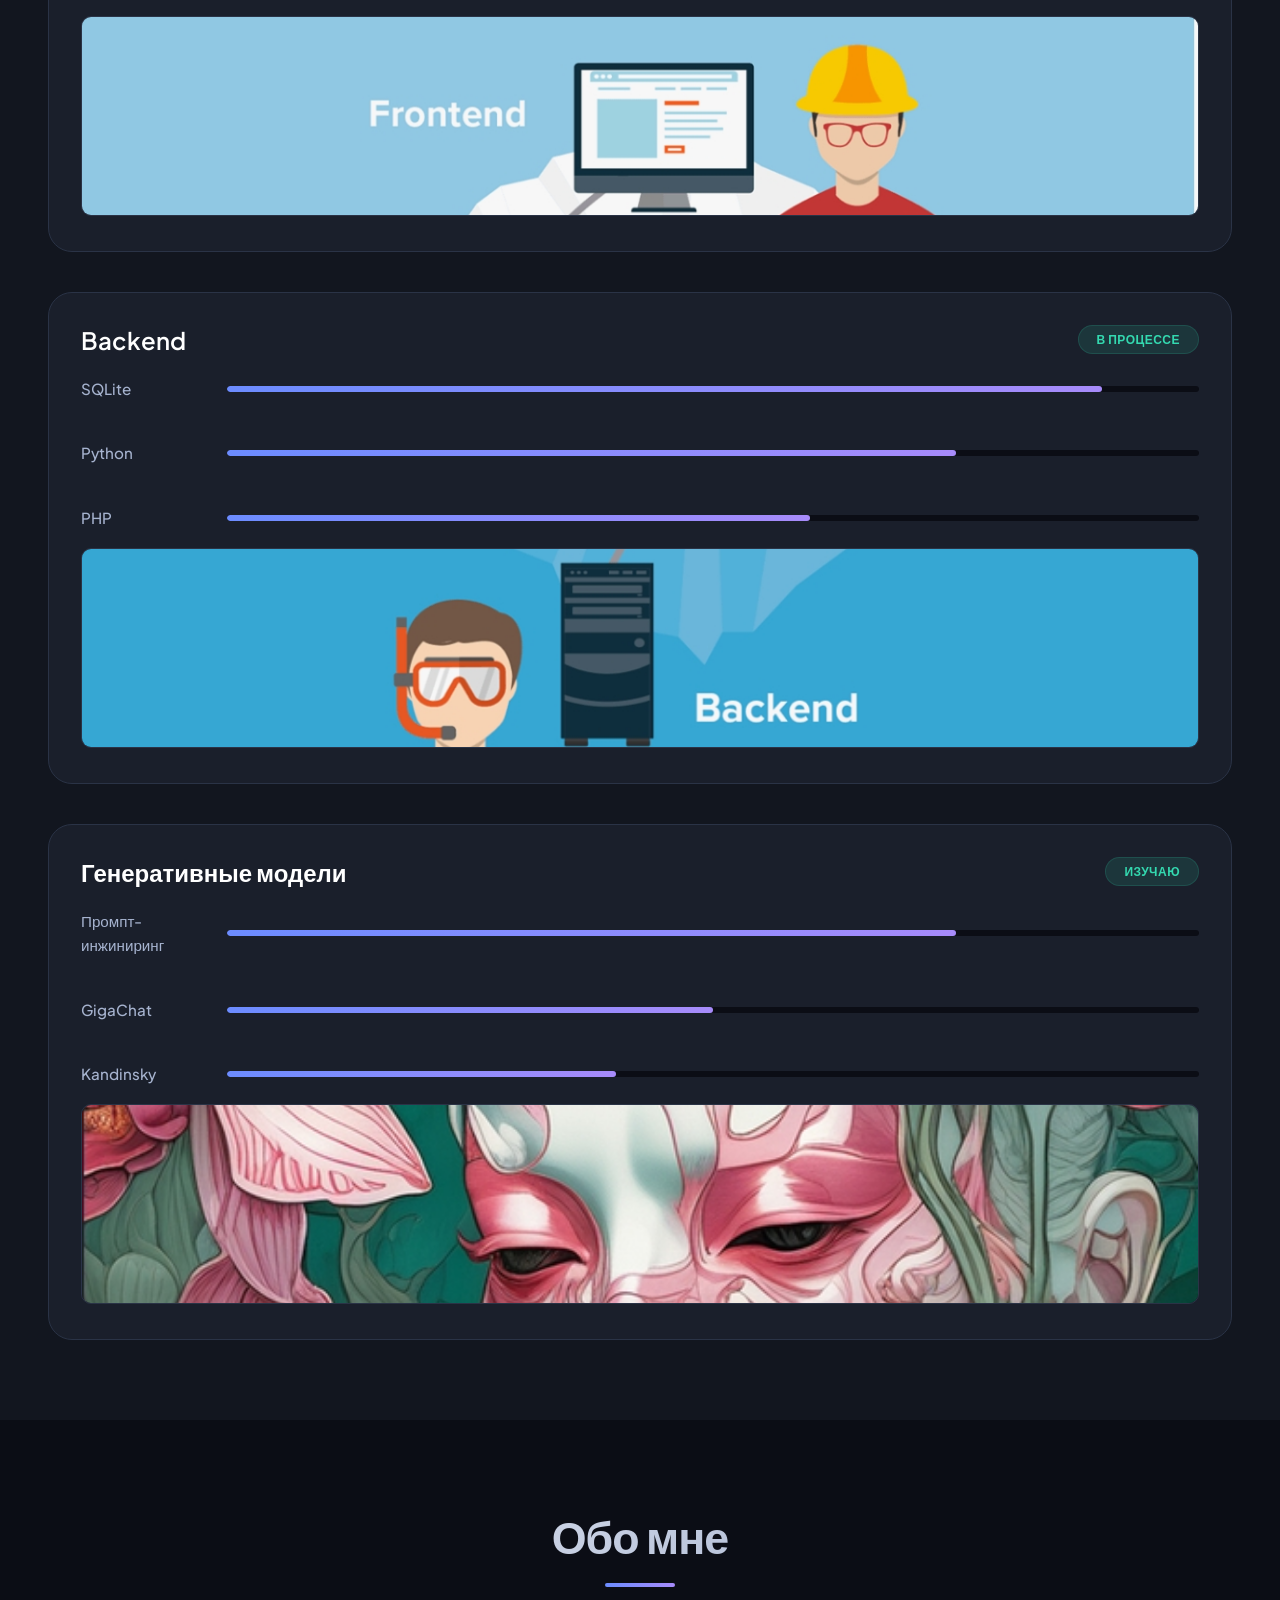
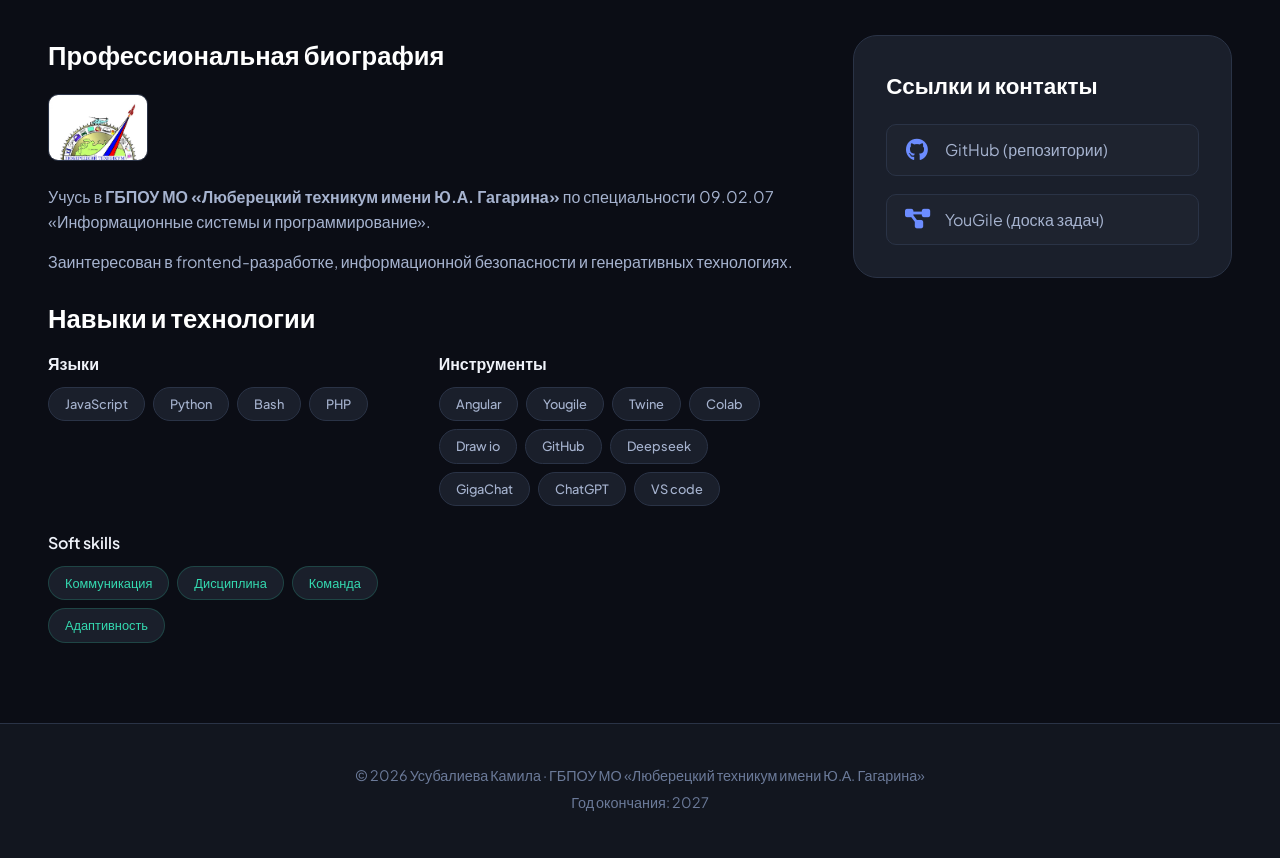
==== commit a203532a: "Update index.html" ====
--- a/index.html
+++ b/index.html
@@ -178,11 +178,11 @@
                         <a href="https://drive.google.com/drive/folders/1-8eu3-k9-wqsIekLa9tQi7Gioxajko4i?usp=sharing" class="course-link">Посмотреть сертификат</a>
                     </div>
                     
-                    <!-- карточка 2 (MTC) -->
+                    <!--Основы бережливого производтства -->
                     <div class="course-card" data-category="vk">
                         <div class="course-header">
-                            <div class="course-platform">MTC</div>
-                            <h3 class="course-title">True Tech</h3>
+                            <div class="course-platform">Основы бережливого производства</div>
+                            <h3 class="course-title"></h3>
                         </div>
                         <div class="course-skills">
                             <span class="skill-tag">HTML</span>
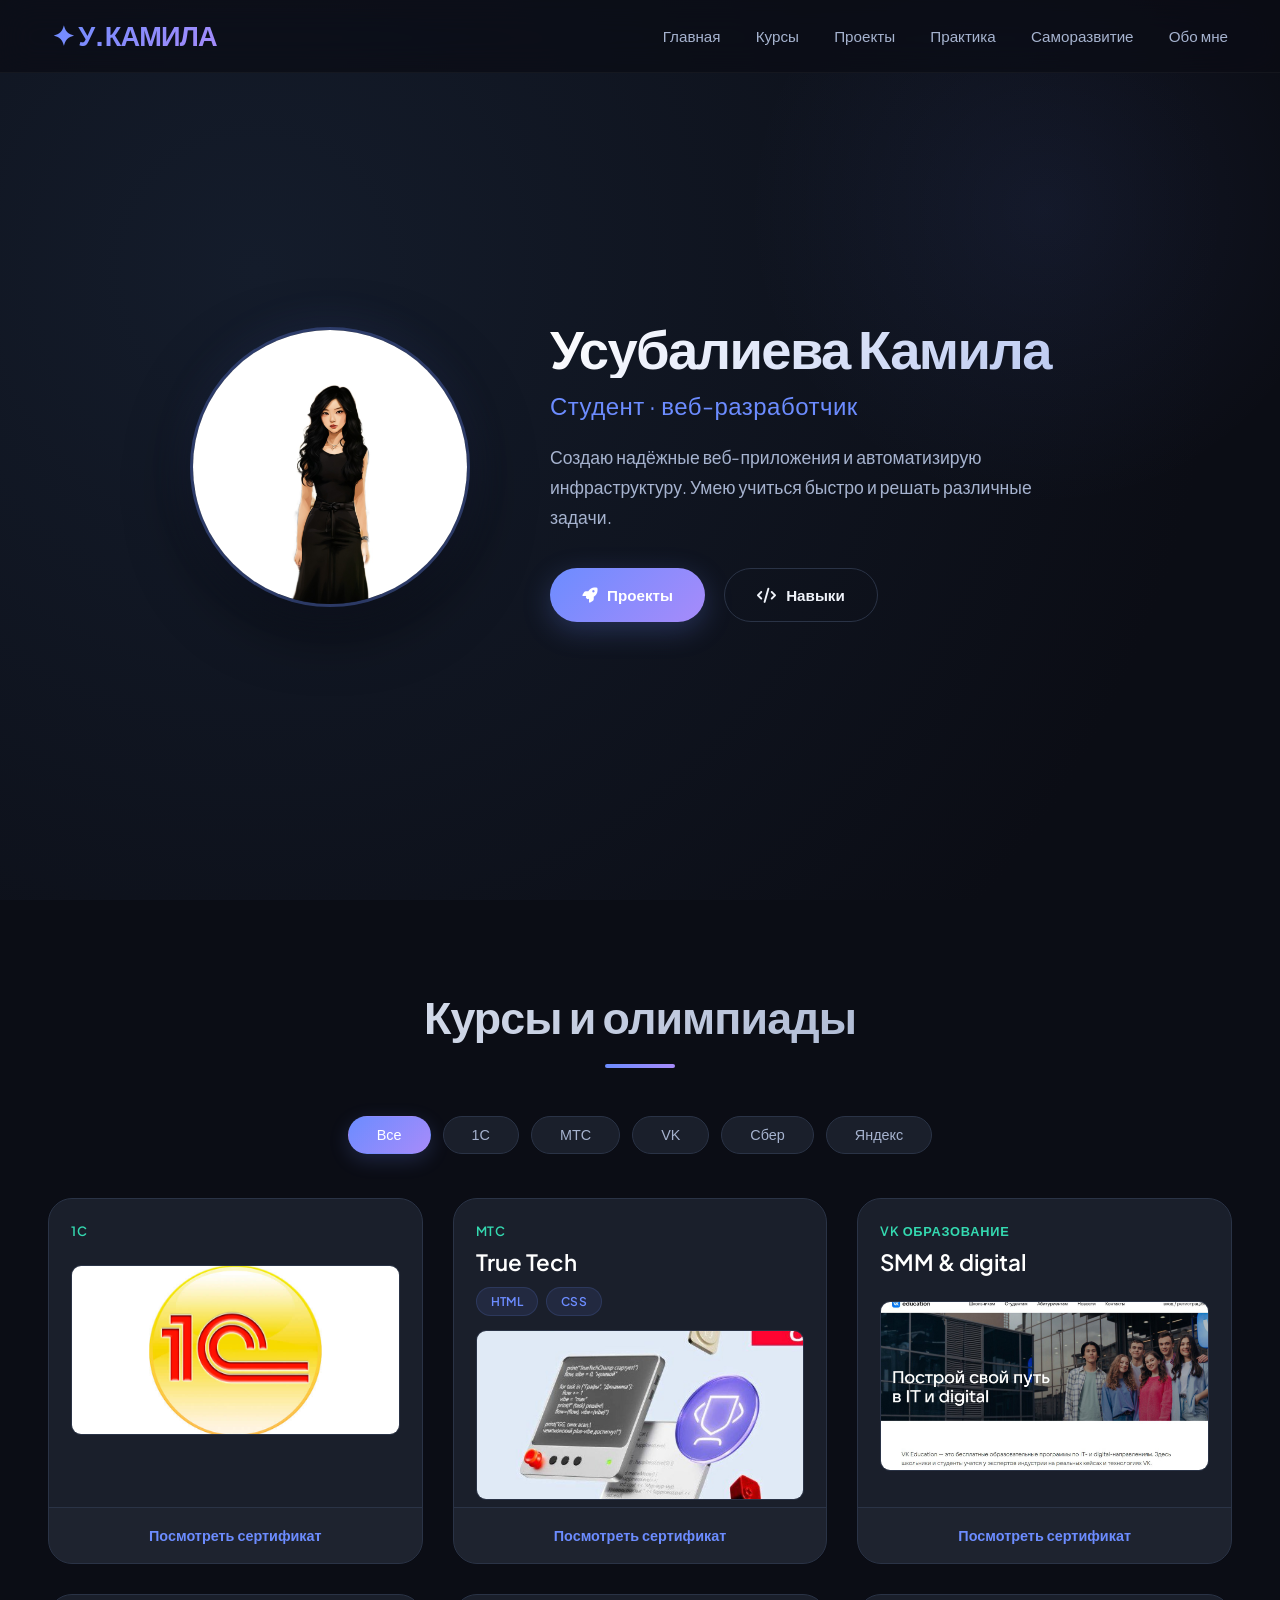
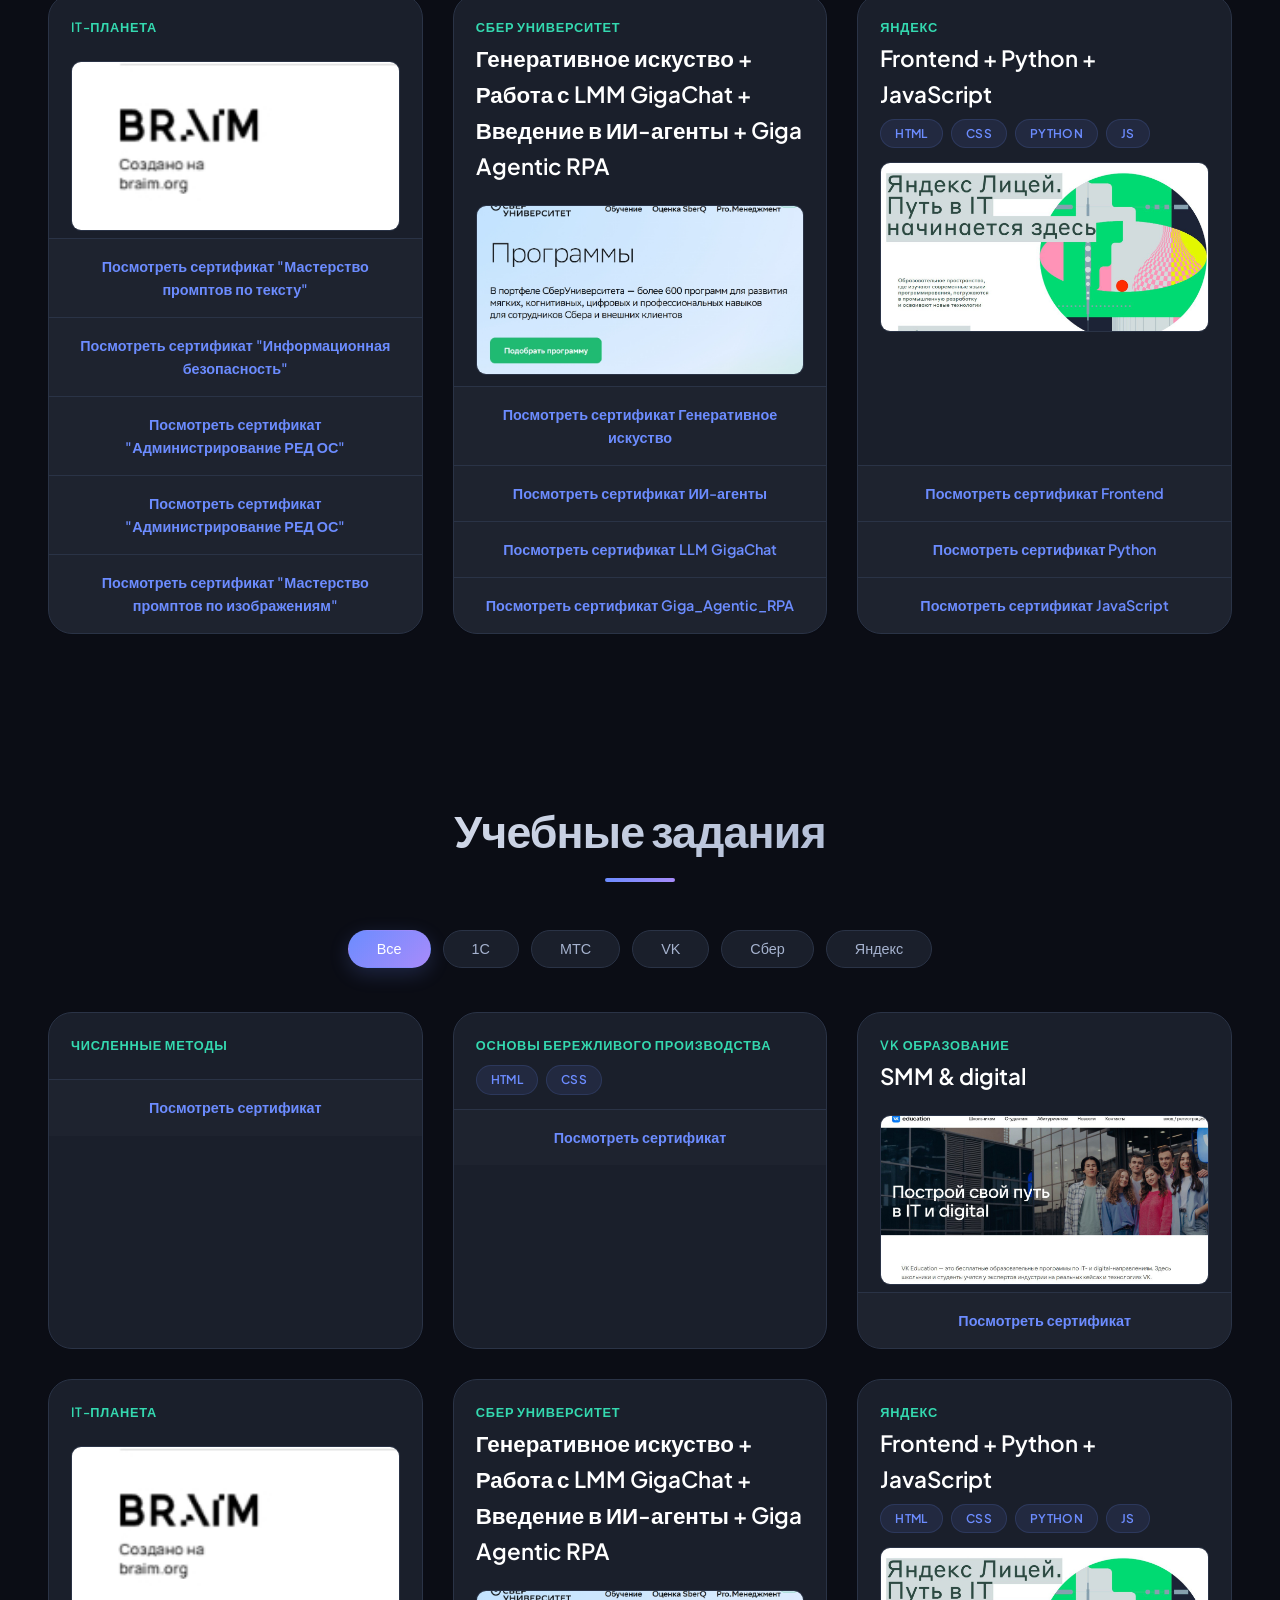
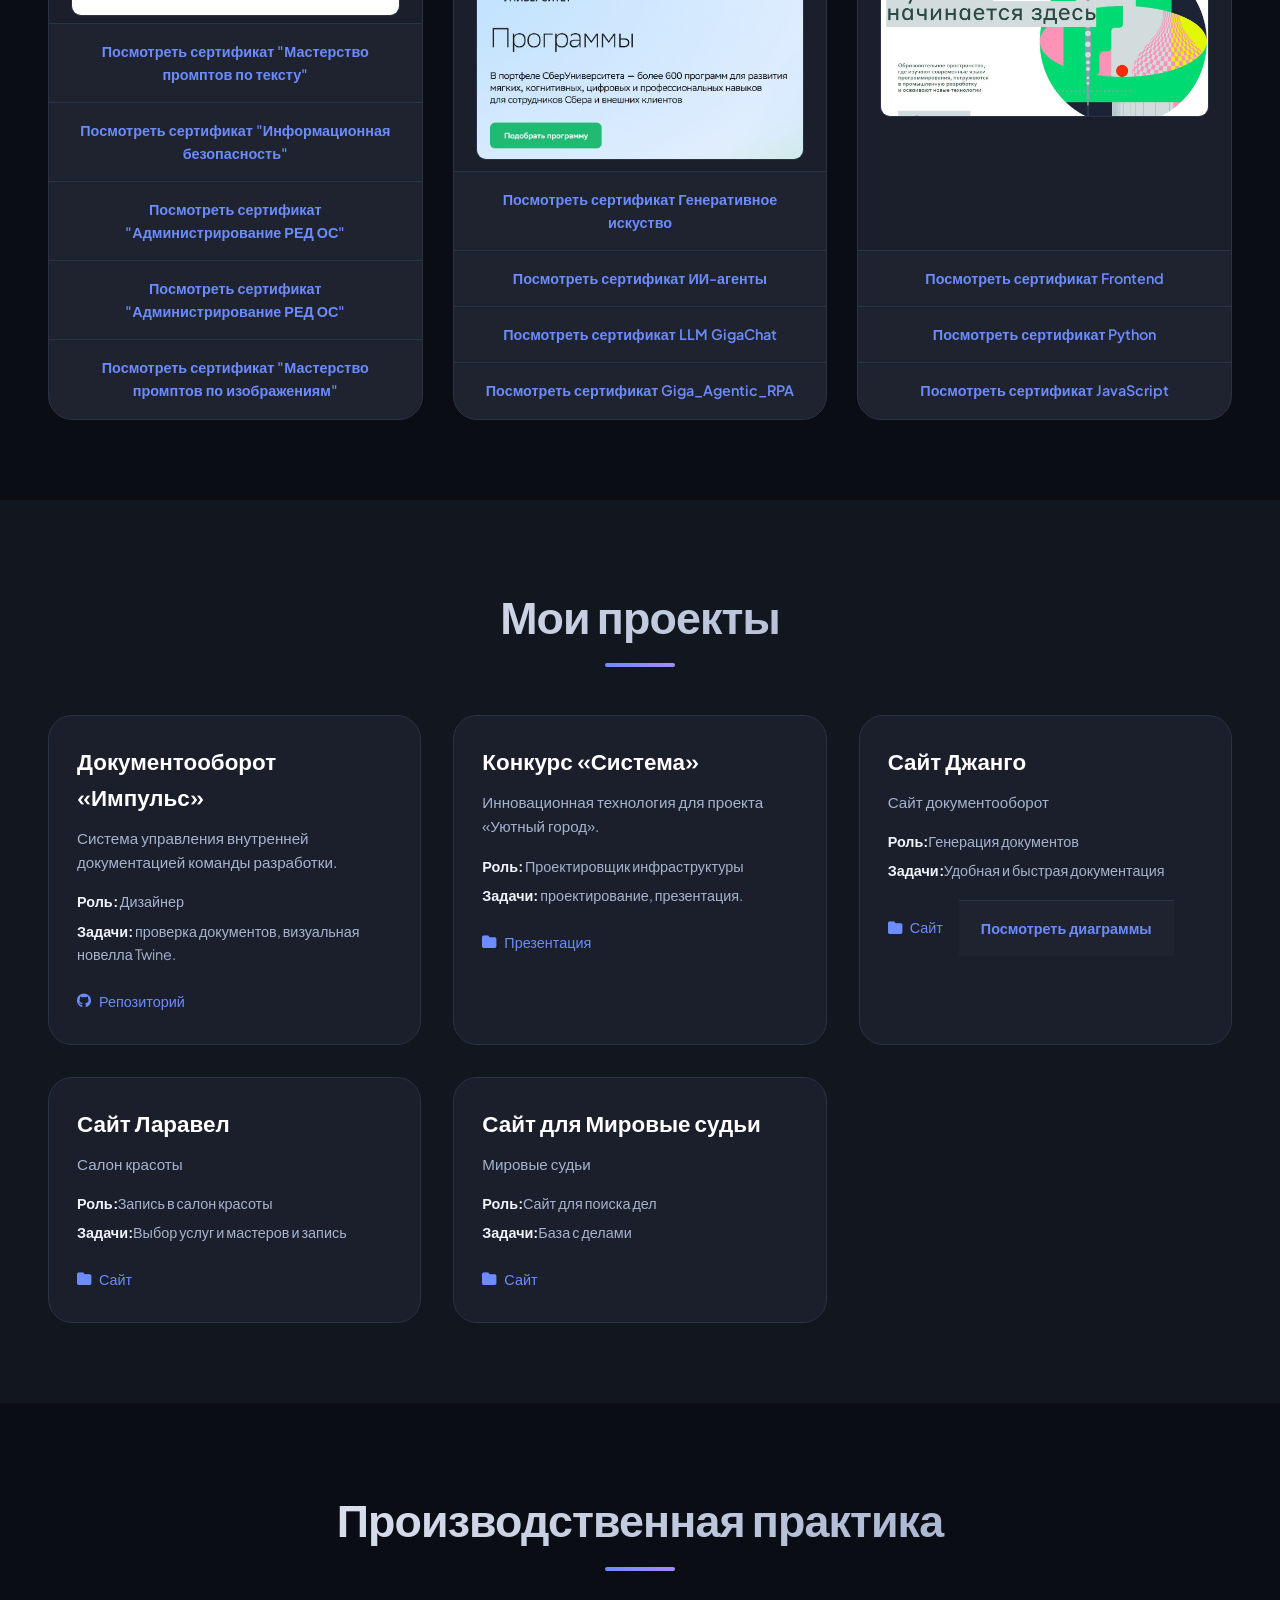
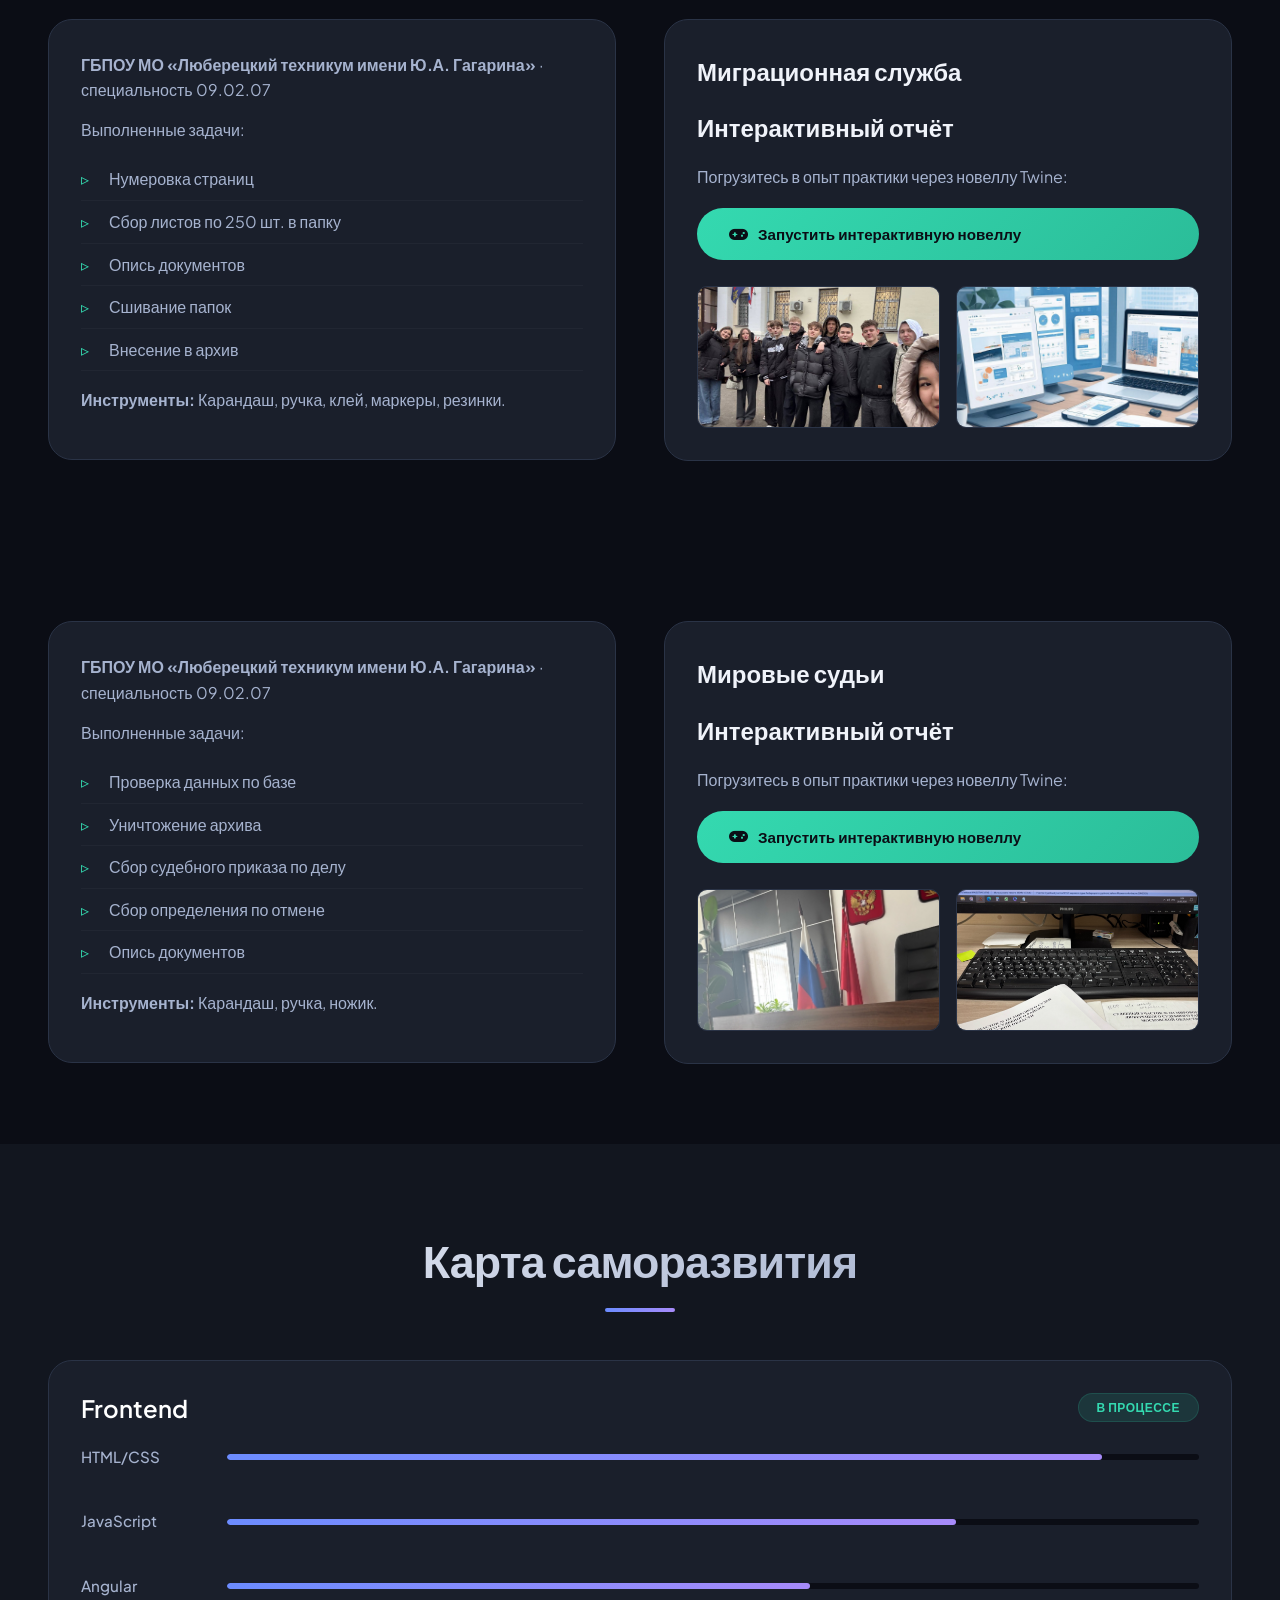
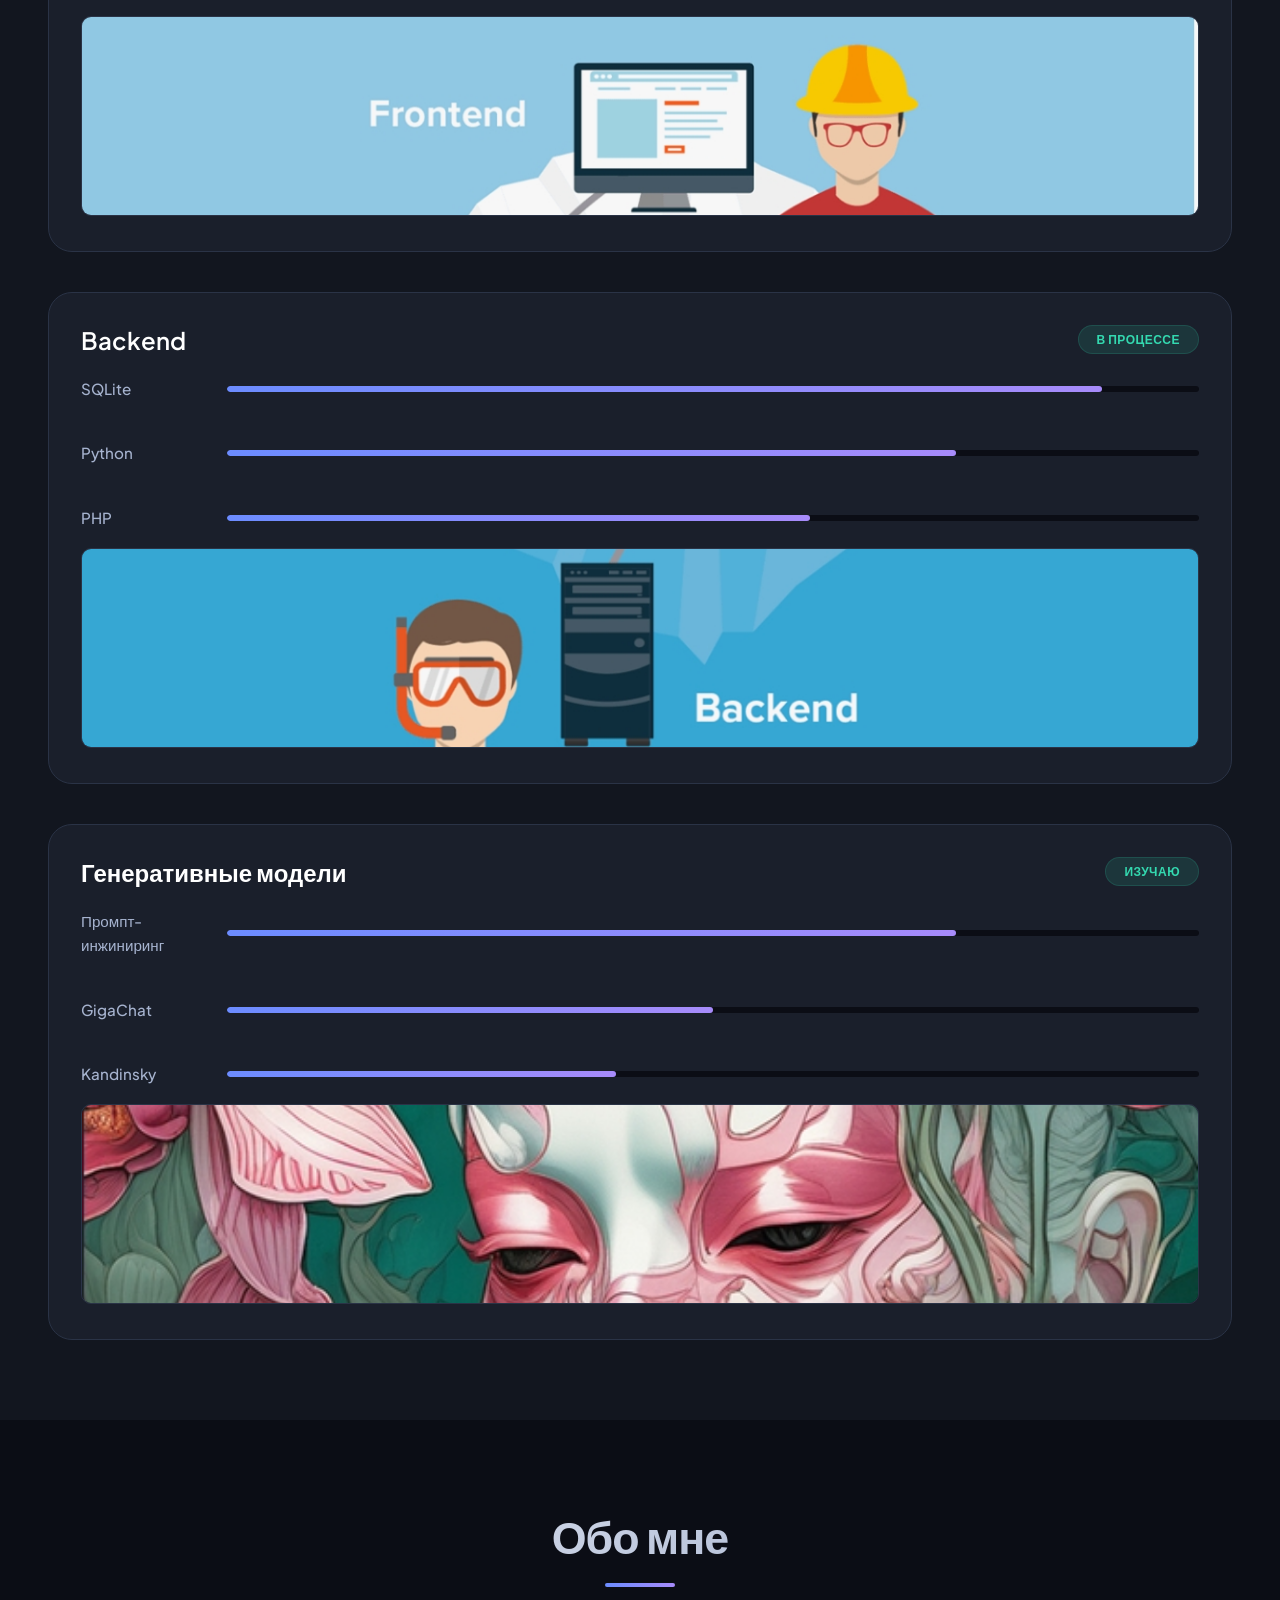
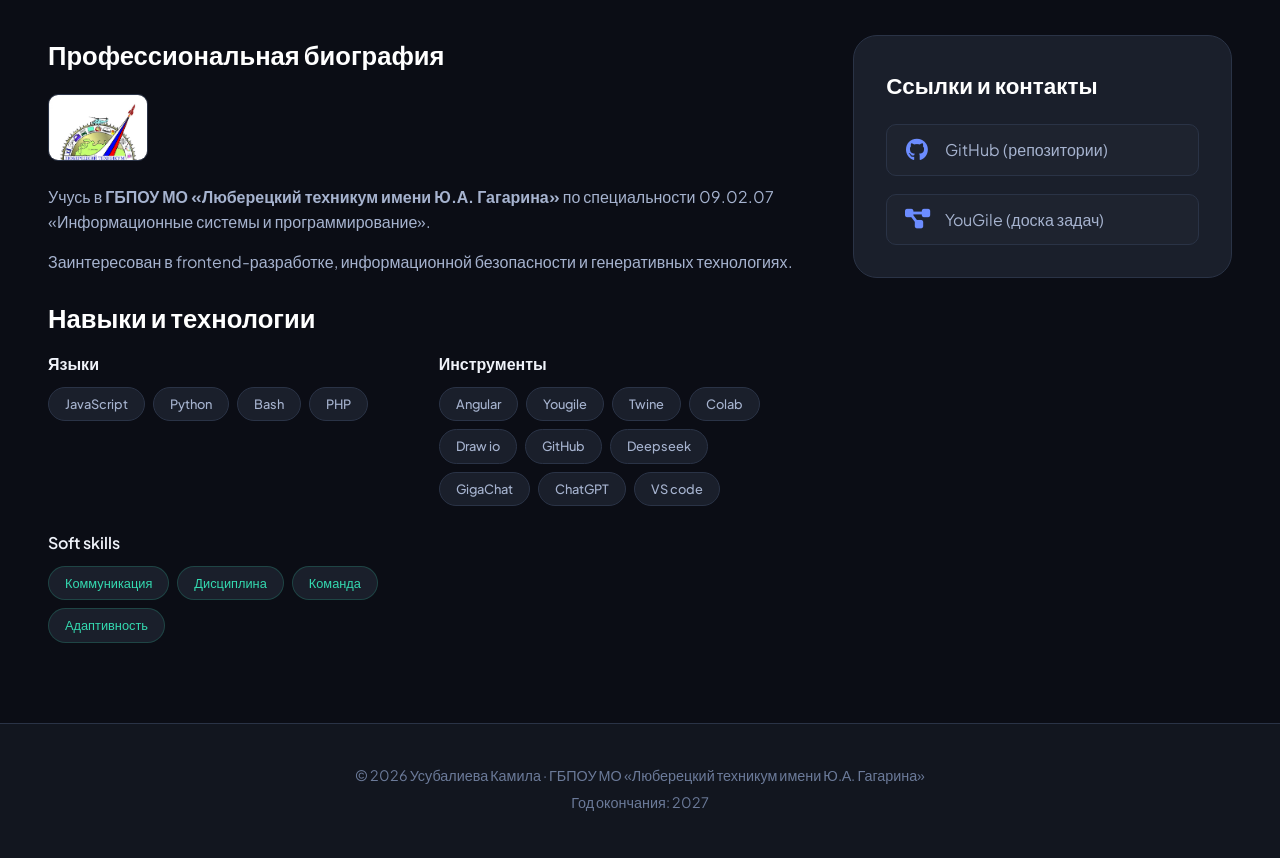
==== commit a92070dd: "Update index.html" ====
--- a/index.html
+++ b/index.html
@@ -188,10 +188,7 @@
                             <span class="skill-tag">HTML</span>
                             <span class="skill-tag">CSS</span>
                         </div>
-                        <div class="course-certificate">
-                            <img src="images/mtc.jpg" alt="Сертификат MTC" class="certificate-img">
-                        </div>
-                        <a href="images/true.jpg" class="course-link">Посмотреть сертификат</a>
+                        <a href="https://docs.google.com/document/d/1b5IhcTLZaQVDLTOJ-OoEpXLN6XZLSdpBCA1tuatYsvo/edit?usp=sharing" class="course-link">Посмотреть сертификат</a>
                     </div>
                     <!-- карточка 3 (VK) -->
                     <div class="course-card" data-category="future">
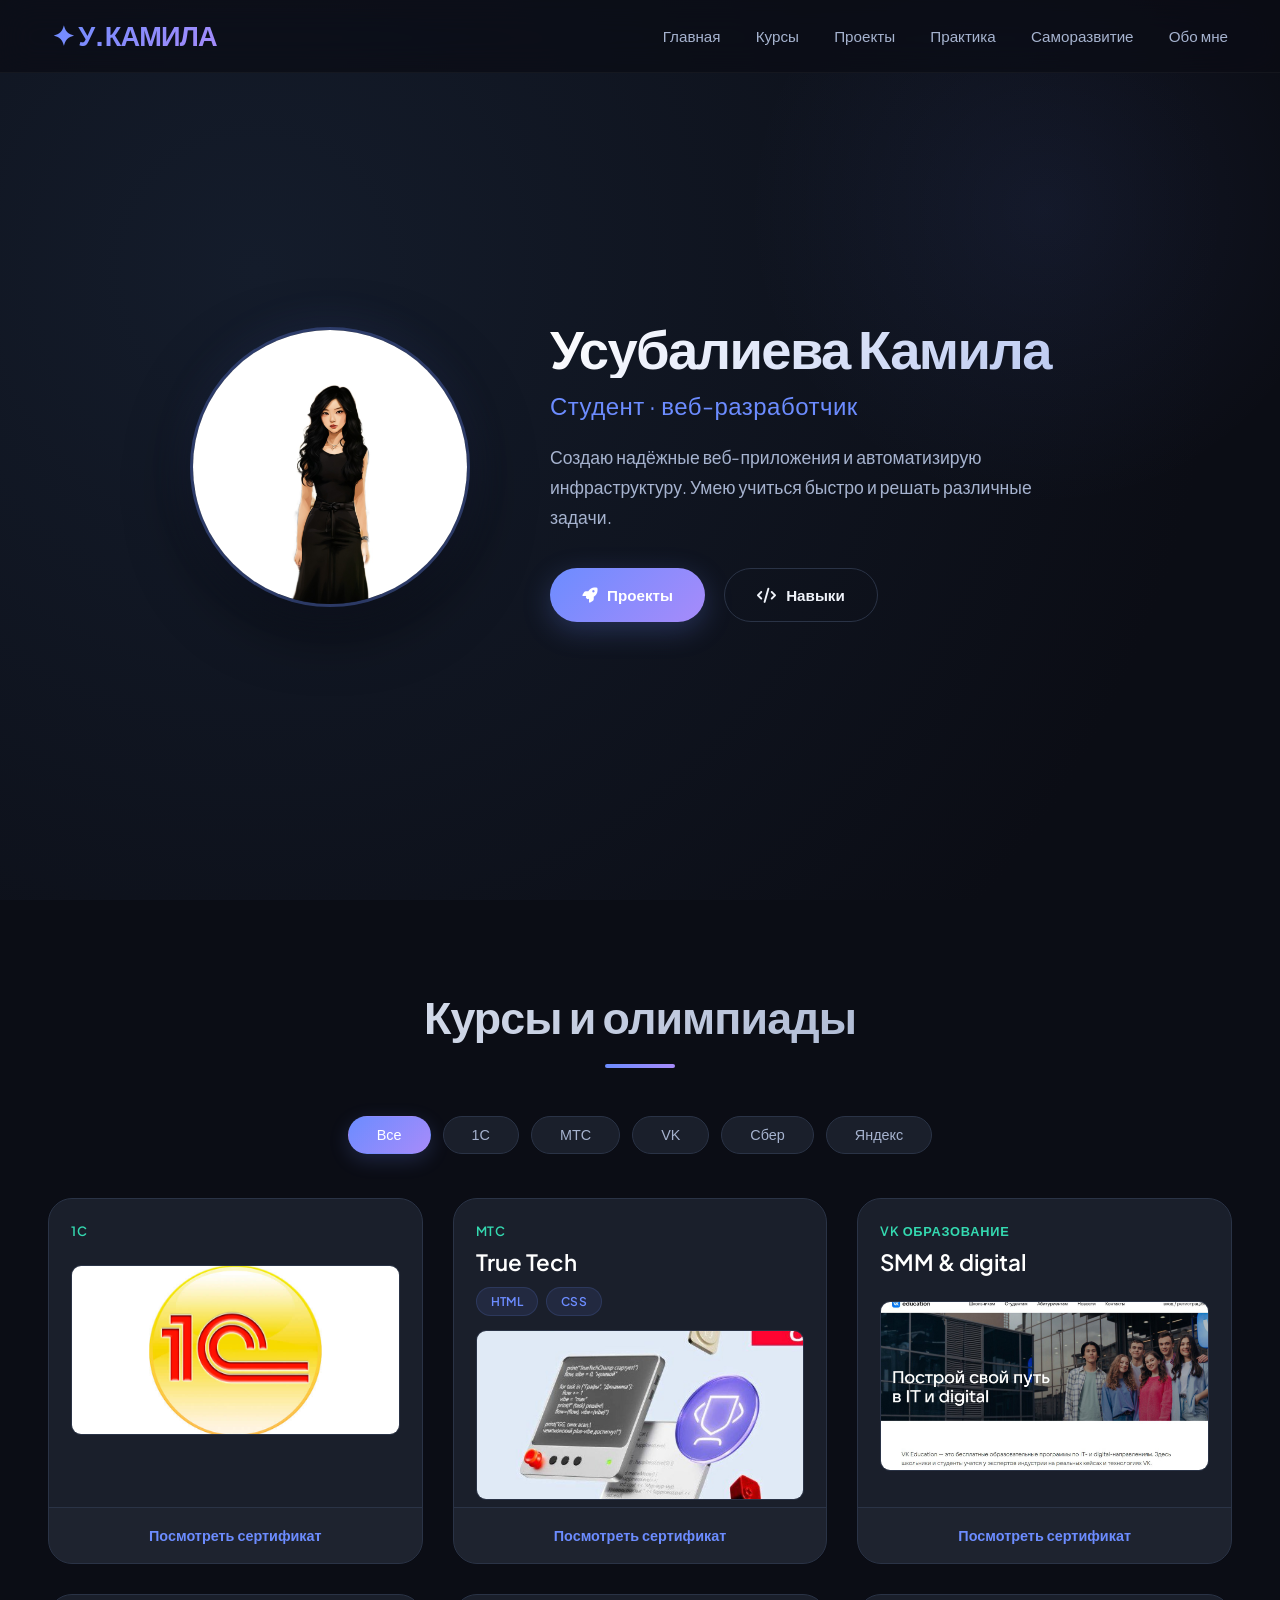
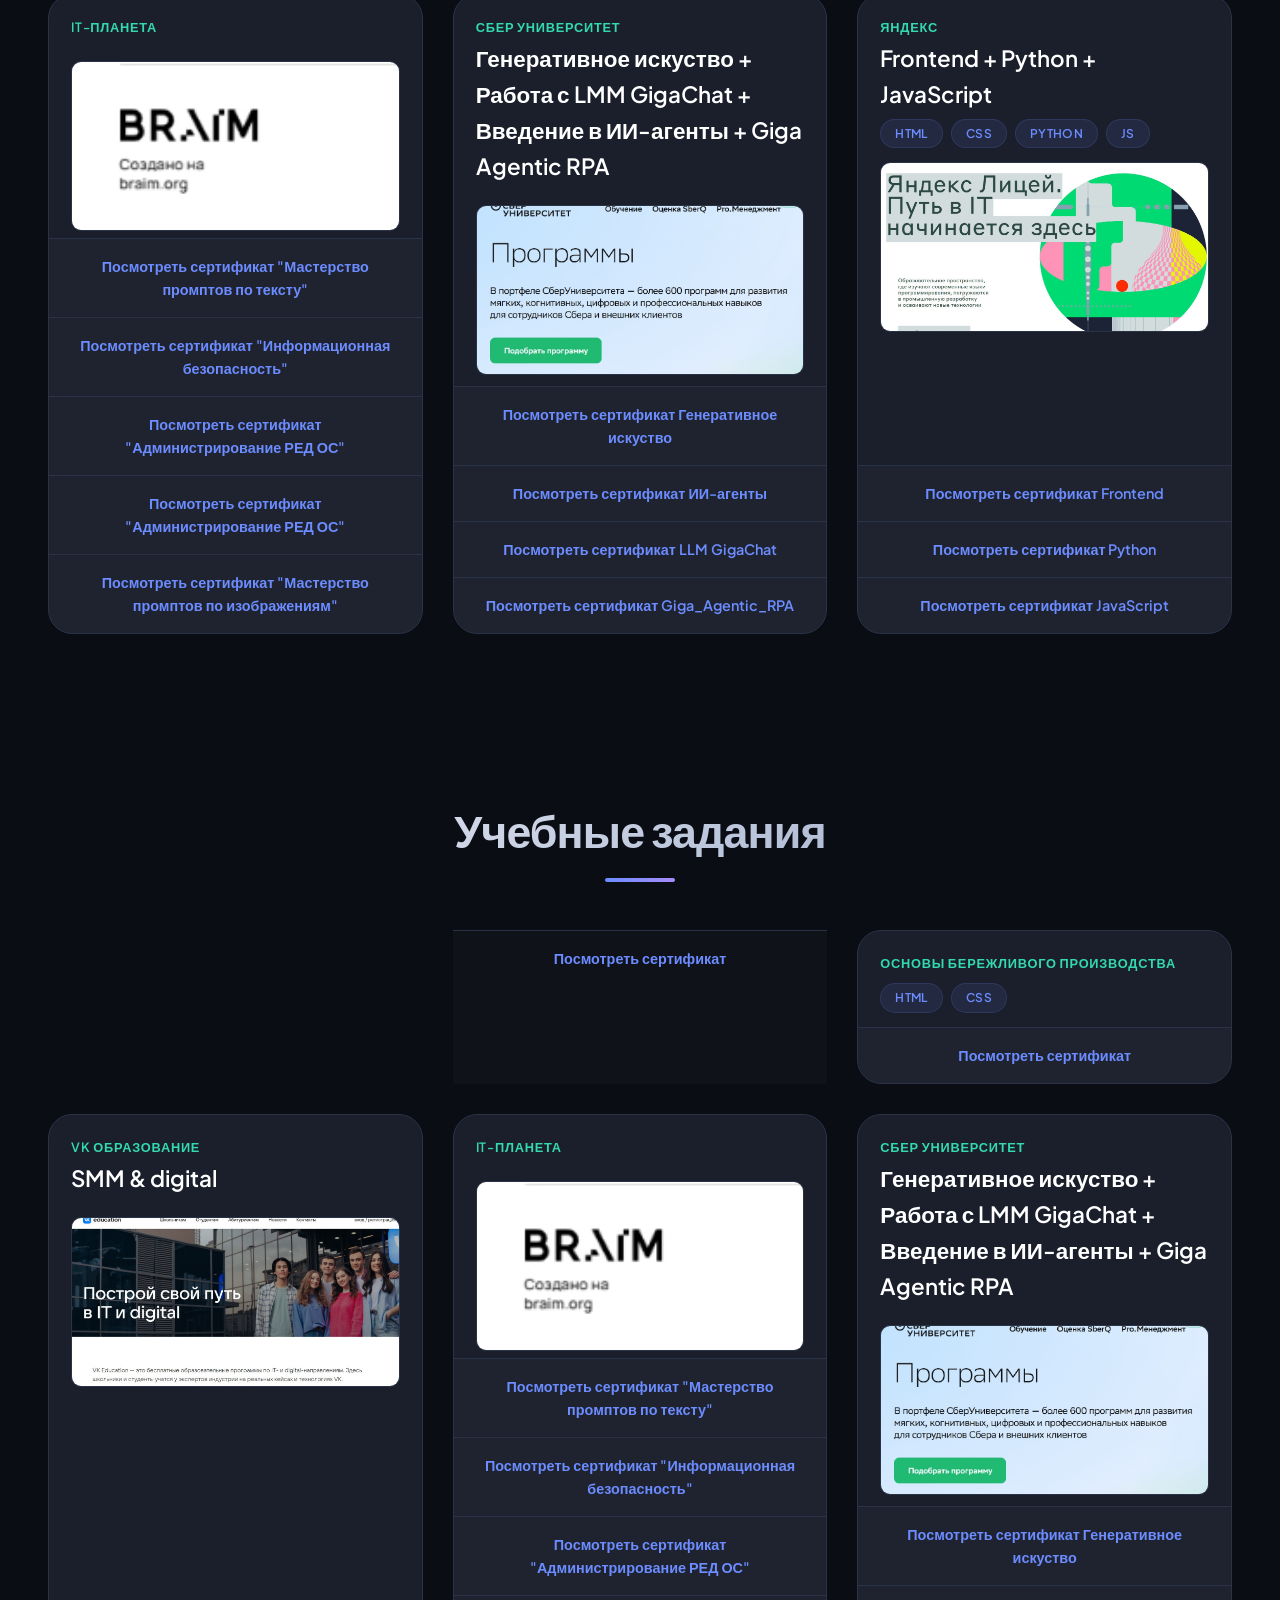
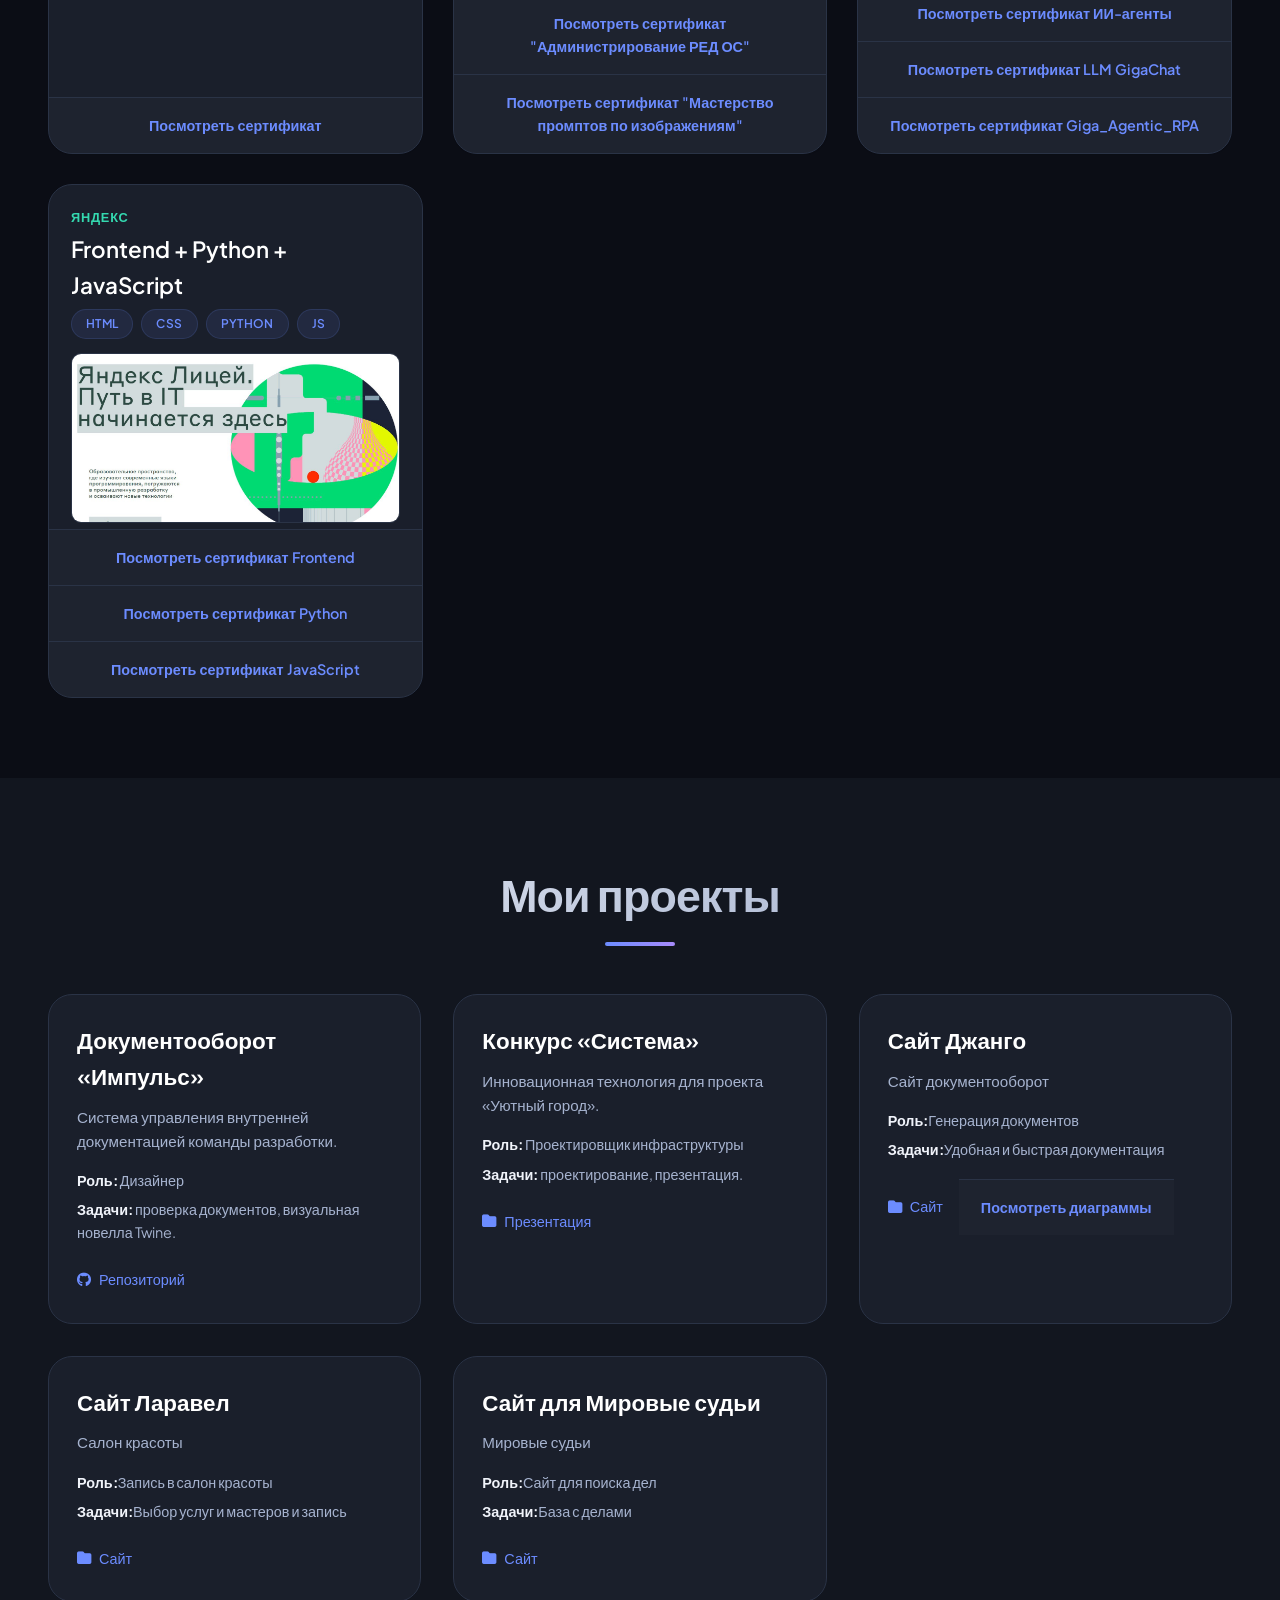
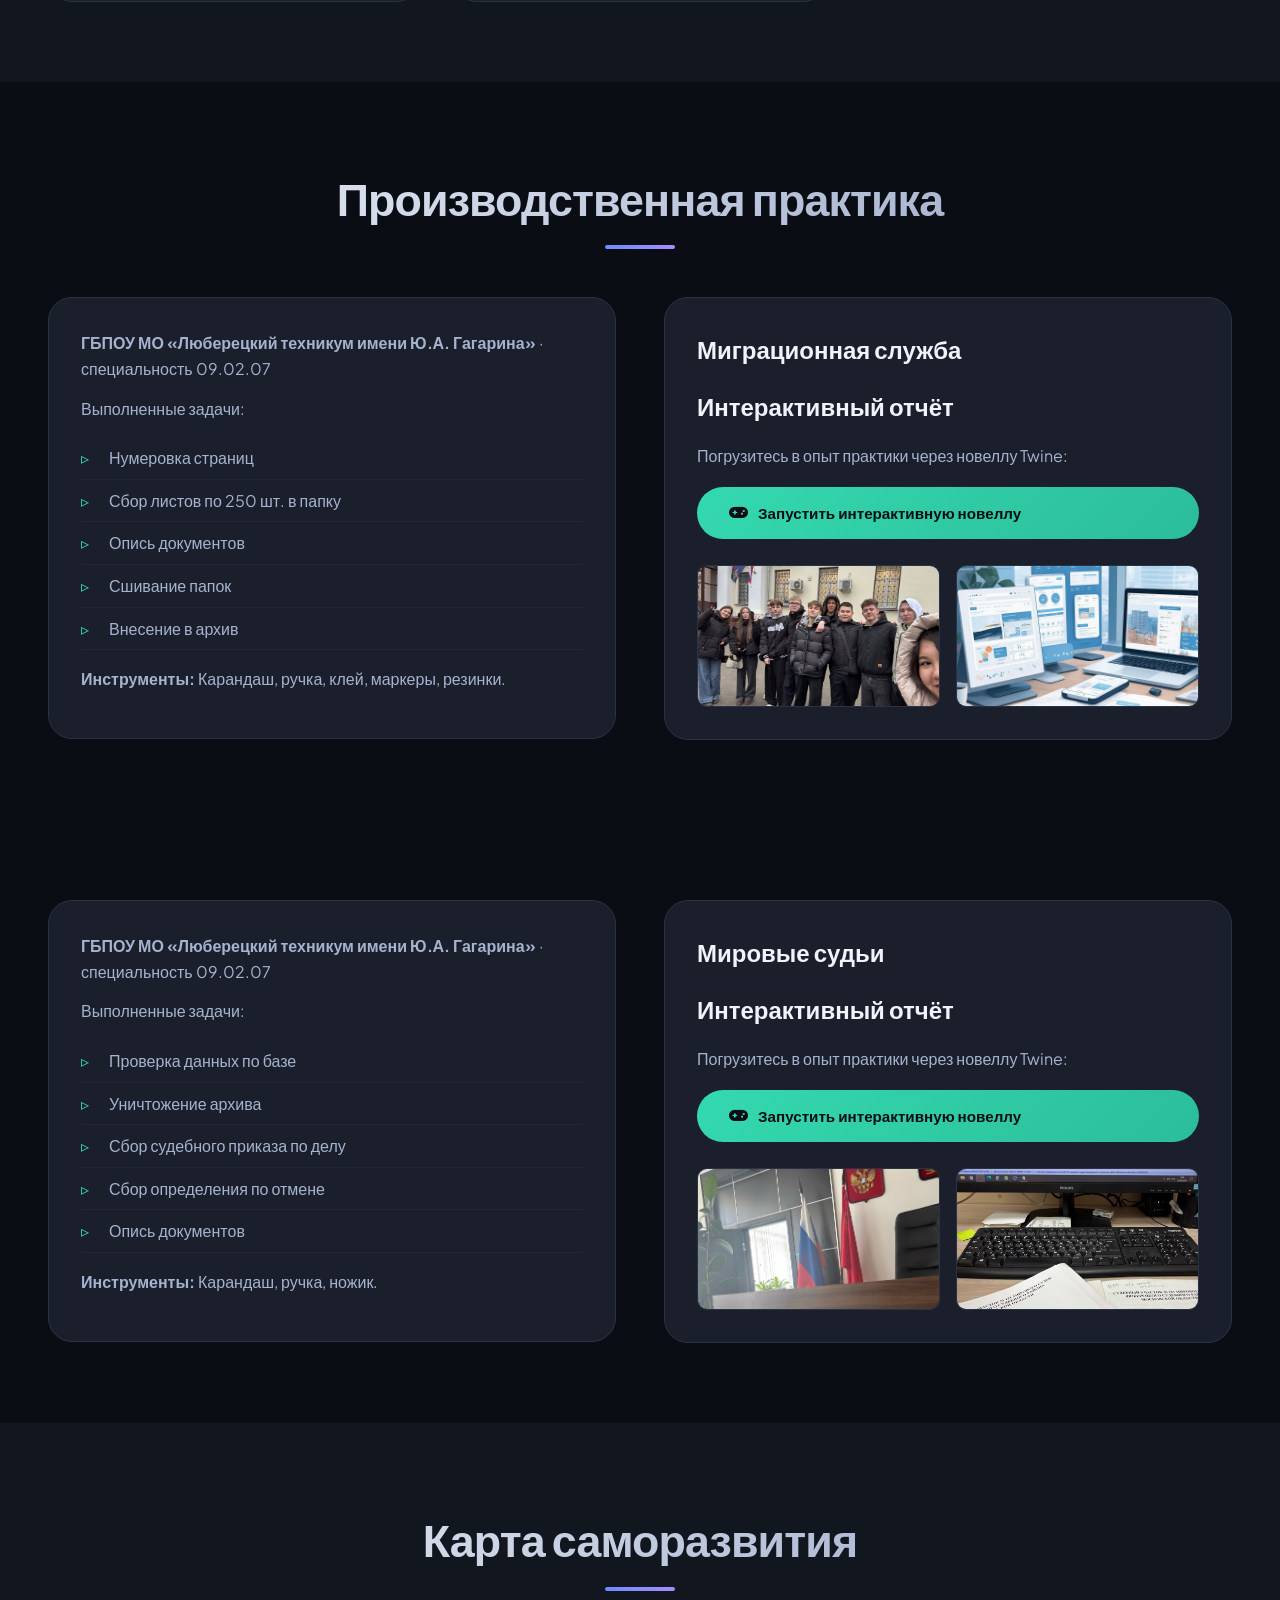
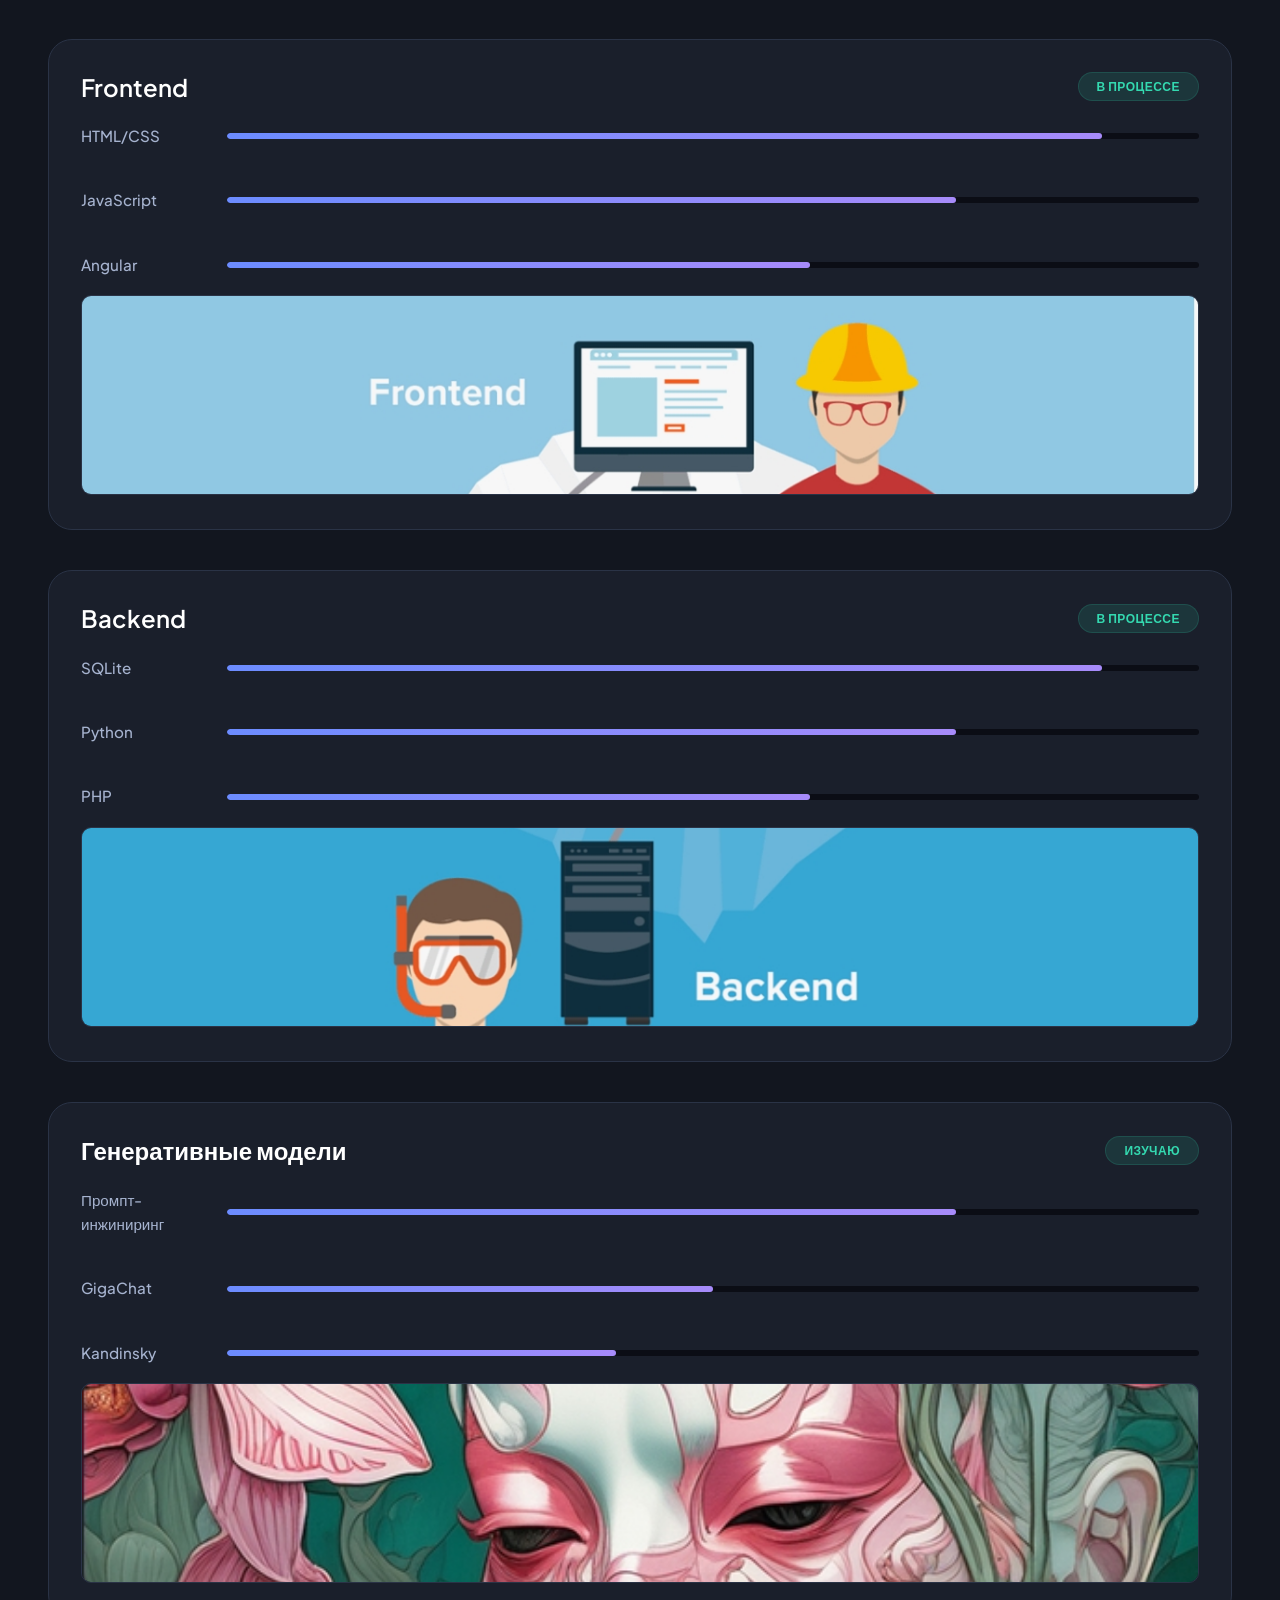
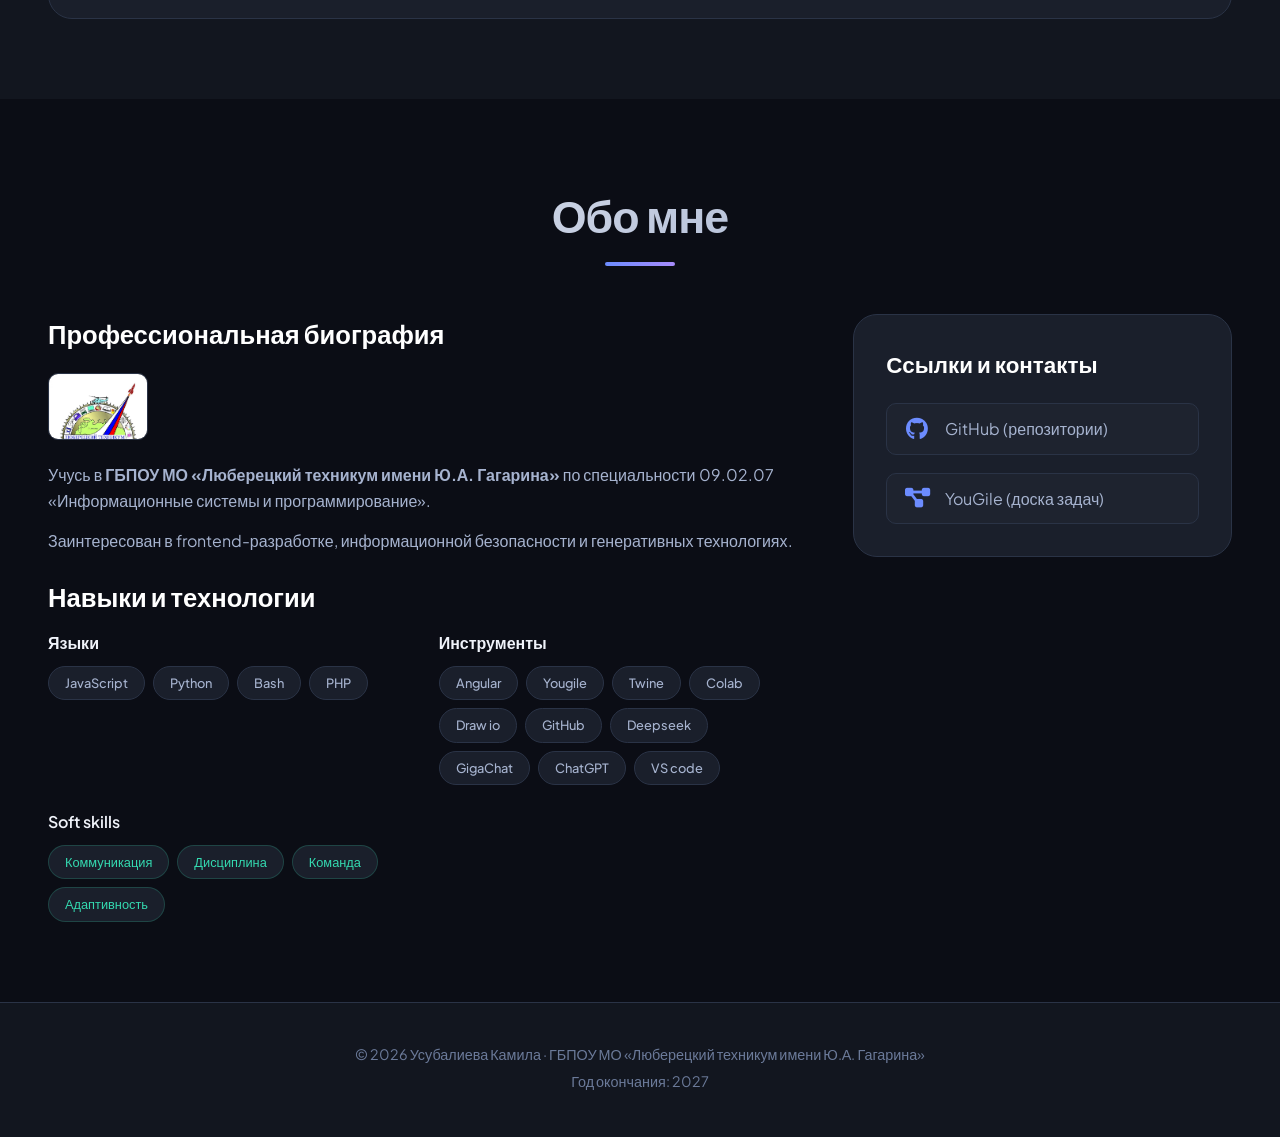
==== commit 1bea8549: "Update index.html" ====
--- a/index.html
+++ b/index.html
@@ -159,24 +159,12 @@
         <section id="courses" class="section">
             <div class="container">
                 <h2 class="section-title">Учебные задания</h2>
-                <div class="filter-buttons">
-                    <button class="filter-btn active" data-filter="all">Все</button>
-                    <button class="filter-btn" data-filter="1C">1C</button>
-                    <button class="filter-btn" data-filter="vk">MTC</button>
-                    <button class="filter-btn" data-filter="future">VK</button>
-                    <button class="filter-btn" data-filter="sber">Сбер</button>
-                    <button class="filter-btn" data-filter="yandex">Яндекс</button>
-                </div>
+            
                 <div class="courses-grid" id="coursesGrid">
                     <!-- Численные методы -->
-                    <div class="course-card" data-category="1C">
-                        <div class="course-header">
-                            <div class="course-platform">Численные методы</div>
-                            <h3 class="course-title"></h3>
-                        </div>
                         <div class="course-skills"></div>
                         <a href="https://drive.google.com/drive/folders/1-8eu3-k9-wqsIekLa9tQi7Gioxajko4i?usp=sharing" class="course-link">Посмотреть сертификат</a>
-                    </div>
+            
                     
                     <!--Основы бережливого производтства -->
                     <div class="course-card" data-category="vk">
